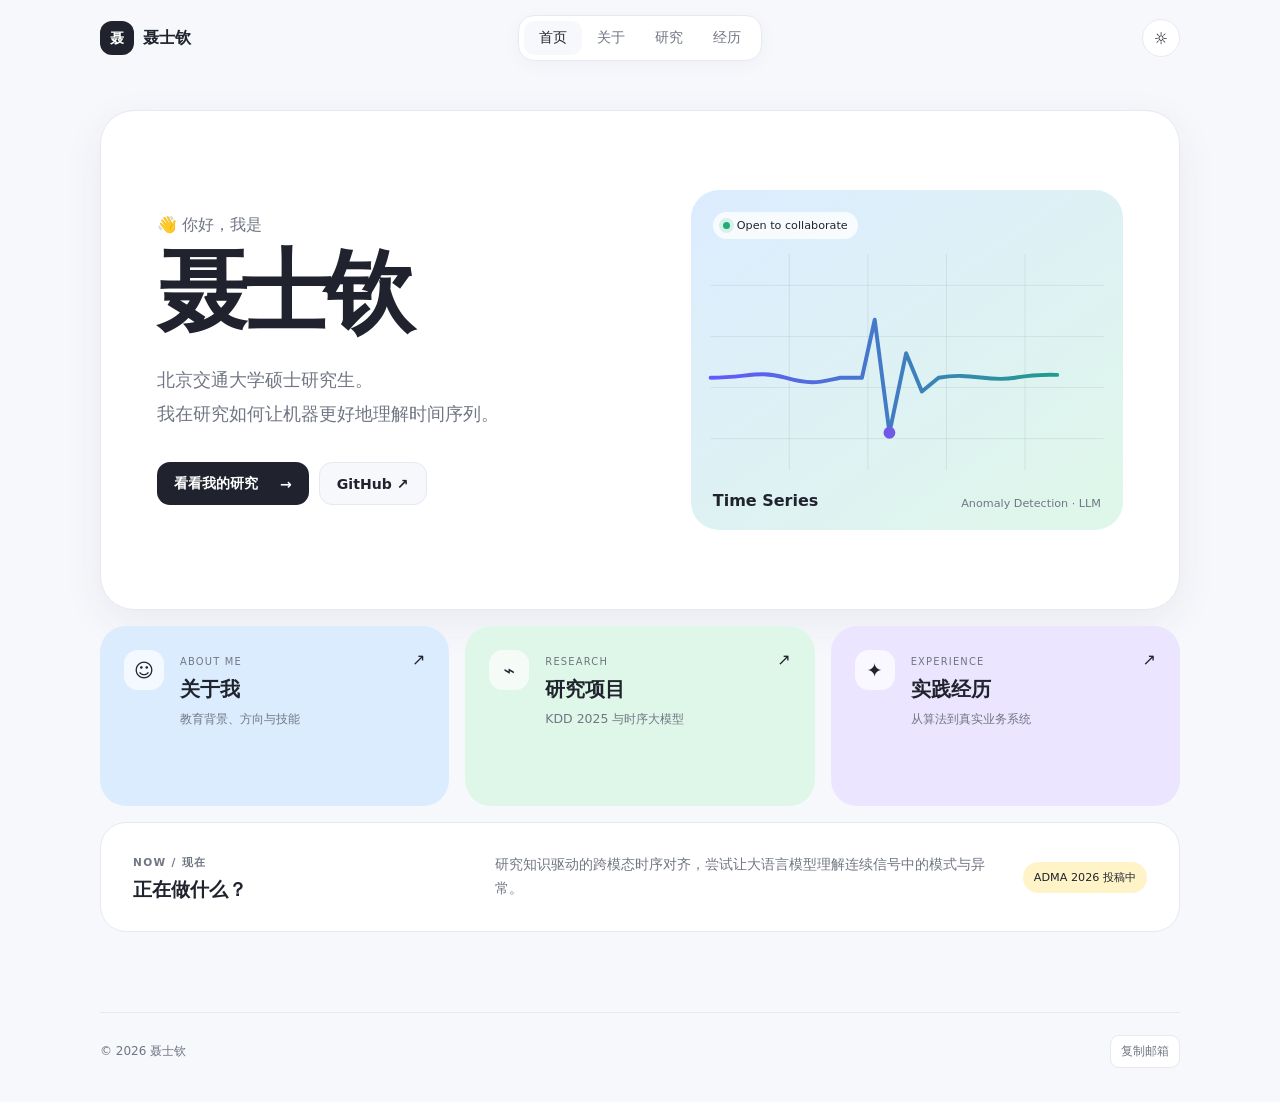
==== index.html @ 5b130b03 "Simplify website into focused personal pages" ====
<!doctype html>
<html lang="zh-CN" data-theme="light">
<head>
  <meta charset="UTF-8">
  <meta name="viewport" content="width=device-width, initial-scale=1.0">
  <meta name="description" content="聂士钦，北京交通大学硕士研究生，研究时间序列、异常检测与大语言模型。">
  <meta name="theme-color" content="#f7f8fc">
  <title>聂士钦｜个人主页</title>
  <link rel="icon" href="favicon.svg" type="image/svg+xml">
  <link rel="stylesheet" href="styles.css">
  <script src="script.js" defer></script>
</head>
<body>
  <header class="topbar">
    <a class="logo" href="index.html" aria-label="聂士钦的主页"><span>聂</span>聂士钦</a>
    <nav class="nav" aria-label="主导航">
      <a class="active" href="index.html">首页</a>
      <a href="about.html">关于</a>
      <a href="research.html">研究</a>
      <a href="experience.html">经历</a>
    </nav>
    <button class="theme-toggle" type="button" data-theme-toggle aria-label="切换明暗主题"><span aria-hidden="true">☼</span></button>
  </header>

  <main class="shell home">
    <section class="hero-card">
      <div class="hero-copy">
        <p class="hello">👋 你好，我是</p>
        <h1>聂士钦</h1>
        <p class="lead">北京交通大学硕士研究生。<br>我在研究如何让机器更好地理解时间序列。</p>
        <div class="hero-links">
          <a class="button primary" href="research.html">看看我的研究 <span>→</span></a>
          <a class="button secondary" href="https://github.com/wyfdapig" target="_blank" rel="noreferrer">GitHub ↗</a>
        </div>
      </div>
      <div class="portrait-card" aria-label="时间序列研究主题插画">
        <div class="status"><i></i> Open to collaborate</div>
        <svg viewBox="0 0 440 260" role="img" aria-label="动态时间序列曲线">
          <defs><linearGradient id="wave" x1="0" x2="1"><stop stop-color="#6558ff"/><stop offset="1" stop-color="#18a67e"/></linearGradient></defs>
          <path class="wave-grid" d="M20 52H420M20 104H420M20 156H420M20 208H420M100 20V240M180 20V240M260 20V240M340 20V240"/>
          <path class="wave" d="M20 146 C58 146 68 138 96 146 S132 150 152 146 L174 146 187 87 202 202 219 121 235 160 252 146 C286 140 302 151 330 146 S377 143 420 146"/>
          <circle cx="202" cy="202" r="6"/>
        </svg>
        <div class="portrait-caption"><strong>Time Series</strong><span>Anomaly Detection · LLM</span></div>
      </div>
    </section>

    <section class="quick-grid" aria-label="内容入口">
      <a class="quick-card blue" href="about.html">
        <span class="card-icon">☺</span><div><small>ABOUT ME</small><h2>关于我</h2><p>教育背景、方向与技能</p></div><b>↗</b>
      </a>
      <a class="quick-card green" href="research.html">
        <span class="card-icon">⌁</span><div><small>RESEARCH</small><h2>研究项目</h2><p>KDD 2025 与时序大模型</p></div><b>↗</b>
      </a>
      <a class="quick-card purple" href="experience.html">
        <span class="card-icon">✦</span><div><small>EXPERIENCE</small><h2>实践经历</h2><p>从算法到真实业务系统</p></div><b>↗</b>
      </a>
    </section>

    <section class="now-card">
      <div><span class="eyebrow">NOW / 现在</span><h2>正在做什么？</h2></div>
      <p>研究知识驱动的跨模态时序对齐，尝试让大语言模型理解连续信号中的模式与异常。</p>
      <span class="now-tag">ADMA 2026 投稿中</span>
    </section>
  </main>

  <footer class="footer shell">
    <span>© <span data-year></span> 聂士钦</span>
    <button type="button" class="copy-email" data-copy="nieshiqinemail@163.com">复制邮箱</button>
  </footer>
  <div class="toast" data-toast role="status" aria-live="polite">邮箱已复制</div>
</body>
</html>
---- styles.css ----
:root {
  --bg:#f7f8fc; --surface:#fff; --text:#20232d; --muted:#717684; --line:#e7e9f0;
  --blue:#dcecff; --blue-strong:#4879ff; --green:#dff7e9; --green-strong:#168a68;
  --purple:#ebe5ff; --purple-strong:#7159e8; --yellow:#fff3c8;
  --shadow:0 12px 40px rgba(46,51,72,.07); --radius:26px;
  --font:Inter,"PingFang SC","Microsoft YaHei UI",system-ui,sans-serif;
}
[data-theme="dark"] {
  --bg:#17181d; --surface:#23252d; --text:#f5f5f7; --muted:#aaaebb; --line:#363943;
  --blue:#243756; --green:#203f37; --purple:#352f52; --yellow:#4a4023;
  --shadow:0 12px 40px rgba(0,0,0,.2);
}
*{box-sizing:border-box} html{scroll-behavior:smooth} body{margin:0;background:var(--bg);color:var(--text);font-family:var(--font);-webkit-font-smoothing:antialiased;transition:background .25s,color .25s} a{color:inherit;text-decoration:none} button{font:inherit;color:inherit} ::selection{background:var(--blue)} :focus-visible{outline:3px solid var(--blue-strong);outline-offset:3px}
.shell{width:min(1080px,calc(100% - 36px));margin-inline:auto}
.topbar{position:sticky;top:0;z-index:10;display:grid;grid-template-columns:1fr auto 1fr;align-items:center;width:min(1080px,calc(100% - 36px));height:76px;margin:auto;background:color-mix(in srgb,var(--bg) 88%,transparent);backdrop-filter:blur(14px)}
.logo{display:flex;align-items:center;gap:9px;font-weight:750}.logo>span{display:grid;place-items:center;width:34px;height:34px;border-radius:12px;color:white;background:var(--text);font-size:.88rem}.nav{display:flex;padding:5px;border:1px solid var(--line);border-radius:16px;background:var(--surface);box-shadow:0 4px 18px rgba(40,45,65,.04)}.nav a{padding:8px 15px;border-radius:11px;color:var(--muted);font-size:.86rem;transition:.2s}.nav a:hover,.nav a.active{color:var(--text);background:var(--bg)}
.theme-toggle{justify-self:end;display:grid;place-items:center;width:38px;height:38px;border:1px solid var(--line);border-radius:50%;background:var(--surface);cursor:pointer}.theme-toggle:hover{transform:rotate(18deg)}
.home{padding:34px 0 80px}.hero-card{display:grid;grid-template-columns:1.05fr .95fr;gap:56px;align-items:center;min-height:500px;padding:56px;border:1px solid var(--line);border-radius:34px;background:var(--surface);box-shadow:var(--shadow)}.hello{margin:0 0 12px;color:var(--muted)}.hero-copy h1{margin:0;font-size:clamp(3.4rem,7vw,6rem);line-height:1;letter-spacing:-.07em}.lead{margin:26px 0 32px;color:var(--muted);font-size:1.13rem;line-height:1.85}.hero-links{display:flex;gap:10px}.button{display:inline-flex;align-items:center;justify-content:space-between;gap:22px;padding:12px 17px;border-radius:13px;font-size:.88rem;font-weight:650}.button.primary{color:white;background:var(--text)}.button.secondary{border:1px solid var(--line);background:var(--bg)}.button:hover{transform:translateY(-2px)}
.portrait-card{position:relative;min-height:340px;padding:22px;border-radius:28px;background:linear-gradient(145deg,var(--blue),var(--green));overflow:hidden}.status{display:inline-flex;align-items:center;gap:7px;padding:7px 10px;border-radius:99px;background:color-mix(in srgb,var(--surface) 80%,transparent);font-size:.7rem}.status i{width:7px;height:7px;border-radius:50%;background:#20ad76;box-shadow:0 0 0 4px rgba(32,173,118,.15)}.portrait-card svg{position:absolute;inset:44px 0 40px;width:100%;height:calc(100% - 84px)}.wave-grid{fill:none;stroke:currentColor;stroke-width:1;opacity:.08}.wave{fill:none;stroke:url(#wave);stroke-width:4;stroke-linecap:round;stroke-linejoin:round;stroke-dasharray:600;animation:draw 2.2s ease both}.portrait-card circle{fill:var(--purple-strong)}@keyframes draw{from{stroke-dashoffset:600}to{stroke-dashoffset:0}}.portrait-caption{position:absolute;left:22px;right:22px;bottom:20px;display:flex;justify-content:space-between;align-items:end}.portrait-caption strong{font-size:1rem}.portrait-caption span{font-size:.7rem;color:var(--muted)}
.quick-grid{display:grid;grid-template-columns:repeat(3,1fr);gap:16px;margin-top:16px}.quick-card{position:relative;display:grid;grid-template-columns:auto 1fr auto;gap:16px;align-items:start;min-height:180px;padding:24px;border-radius:var(--radius);transition:transform .2s,box-shadow .2s}.quick-card:hover{transform:translateY(-5px);box-shadow:var(--shadow)}.quick-card.blue{background:var(--blue)}.quick-card.green{background:var(--green)}.quick-card.purple{background:var(--purple)}.card-icon{display:grid;place-items:center;width:40px;height:40px;border-radius:14px;background:color-mix(in srgb,var(--surface) 70%,transparent);font-size:1.2rem}.quick-card small{color:var(--muted);font-size:.62rem;letter-spacing:.12em}.quick-card h2{margin:7px 0 6px;font-size:1.25rem}.quick-card p{margin:0;color:var(--muted);font-size:.78rem;line-height:1.55}.quick-card b{font-weight:500}.now-card{display:grid;grid-template-columns:1fr 1.5fr auto;gap:28px;align-items:center;margin-top:16px;padding:28px 32px;border:1px solid var(--line);border-radius:var(--radius);background:var(--surface)}.eyebrow{color:var(--muted);font-size:.66rem;font-weight:750;letter-spacing:.13em}.now-card h2{margin:7px 0 0;font-size:1.2rem}.now-card p{margin:0;color:var(--muted);font-size:.88rem;line-height:1.7}.now-tag{padding:8px 11px;border-radius:99px;background:var(--yellow);font-size:.7rem;white-space:nowrap}
.page{padding:58px 0 90px}.page-title{max-width:760px;margin-bottom:46px}.page-title h1{margin:10px 0 14px;font-size:clamp(2.5rem,6vw,5rem);line-height:1.08;letter-spacing:-.06em}.page-title p{margin:0;color:var(--muted);font-size:1.05rem;line-height:1.8}.two-col{display:grid;grid-template-columns:1.1fr .9fr;gap:16px}.content-card,.work-card{border:1px solid var(--line);border-radius:var(--radius);background:var(--surface);box-shadow:var(--shadow)}.content-card{padding:32px}.content-card h2{margin:10px 0 20px}.content-card p{color:var(--muted);font-size:.92rem;line-height:1.85}.emoji{font-size:2rem}.mini-info{display:flex;flex-wrap:wrap;gap:8px;margin-top:24px}.mini-info span{padding:7px 10px;border-radius:10px;background:var(--bg);font-size:.72rem}.school{display:grid;gap:6px;padding:20px 0;border-top:1px solid var(--line)}.school time{color:var(--blue-strong);font-size:.7rem;font-weight:700}.school span{color:var(--muted);font-size:.82rem}.skills-card{display:grid;grid-template-columns:.45fr 1.55fr;gap:36px;align-items:start;margin-top:16px}.skills-card h2{margin:8px 0}.chips{display:flex;flex-wrap:wrap;gap:9px}.chips span{padding:9px 12px;border:1px solid var(--line);border-radius:99px;background:var(--bg);font-size:.78rem}
.project-card{margin-bottom:18px;padding:36px;border-radius:var(--radius)}.project-blue{background:var(--blue)}.project-green{background:var(--green)}.project-top{display:flex;justify-content:space-between;align-items:start}.labels{display:flex;flex-wrap:wrap;gap:7px}.labels span{padding:6px 9px;border-radius:8px;background:color-mix(in srgb,var(--surface) 65%,transparent);font-size:.68rem}.project-mark{display:grid;place-items:center;width:48px;height:48px;border-radius:16px;background:color-mix(in srgb,var(--surface) 65%,transparent);font-size:1.4rem}.project-card h2{margin:44px 0 7px;font-size:clamp(2rem,4.5vw,3.6rem);letter-spacing:-.05em}.project-card h3{max-width:800px;margin:0;color:var(--muted);font-size:.83rem;font-weight:550;line-height:1.5}.project-card>p{max-width:700px;margin:22px 0;color:var(--muted);line-height:1.85}.result{display:flex;align-items:center;gap:18px;padding:18px 0;border-top:1px solid color-mix(in srgb,var(--text) 12%,transparent)}.result strong{font-size:2.2rem;letter-spacing:-.04em}.result span{max-width:430px;color:var(--muted);font-size:.78rem;line-height:1.5}.project-card footer{display:flex;gap:24px;padding-top:14px;border-top:1px solid color-mix(in srgb,var(--text) 12%,transparent);color:var(--muted);font-size:.7rem}
.work-card{padding:36px}.work-card>header{display:flex;gap:18px;align-items:center;padding-bottom:30px;border-bottom:1px solid var(--line)}.company-logo{display:grid;place-items:center;width:62px;height:62px;border-radius:19px;color:white;background:var(--blue-strong);font-weight:800}.work-card header small{color:var(--muted)}.work-card header h2{margin:5px 0;font-size:1.4rem}.work-card header p{margin:0;color:var(--muted);font-size:.82rem}.work-items article{display:grid;grid-template-columns:auto 1fr auto;gap:22px;align-items:start;padding:30px 0;border-bottom:1px solid var(--line)}.work-items article:last-child{border-bottom:0;padding-bottom:0}.work-icon{display:grid;place-items:center;width:42px;height:42px;border-radius:14px}.work-icon.blue{background:var(--blue)}.work-icon.purple{background:var(--purple)}.work-items h3{margin:0 0 10px}.work-items p{max-width:650px;margin:0;color:var(--muted);font-size:.85rem;line-height:1.8}.work-items strong{text-align:right;font-size:1.9rem}.work-items strong small{display:block;color:var(--muted);font-size:.62rem;font-weight:500}.note-card{display:flex;gap:14px;align-items:center;margin-top:16px;padding:22px 26px;border-radius:20px;background:var(--yellow)}.note-card p{margin:0;color:var(--muted);font-size:.84rem;line-height:1.6}
.footer{display:flex;justify-content:space-between;align-items:center;padding:22px 0 34px;border-top:1px solid var(--line);color:var(--muted);font-size:.75rem}.copy-email{padding:7px 10px;border:1px solid var(--line);border-radius:9px;background:var(--surface);cursor:pointer}.toast{position:fixed;left:50%;bottom:24px;z-index:30;padding:10px 14px;border-radius:10px;color:white;background:#20232d;font-size:.78rem;opacity:0;transform:translate(-50%,12px);pointer-events:none;transition:.25s}.toast.show{opacity:1;transform:translate(-50%,0)}
@media(max-width:760px){.topbar{grid-template-columns:1fr auto;height:68px;background:var(--bg);backdrop-filter:none}.logo{font-size:.88rem}.nav{position:fixed;left:16px;right:16px;bottom:14px;z-index:20;justify-content:space-around;box-shadow:0 10px 30px rgba(0,0,0,.15)}.nav a{padding:9px 13px}.hero-card{grid-template-columns:1fr;gap:32px;padding:30px;min-height:0}.portrait-card{min-height:260px}.quick-grid{grid-template-columns:1fr}.quick-card{min-height:130px}.now-card{grid-template-columns:1fr}.page{padding-top:36px}.two-col,.skills-card{grid-template-columns:1fr}.work-items article{grid-template-columns:auto 1fr}.work-items strong{grid-column:2;text-align:left}.footer{padding-bottom:94px}.page-title h1{font-size:2.75rem}}
@media(max-width:430px){.shell,.topbar{width:min(100% - 24px,1080px)}.hero-card{padding:24px;border-radius:26px}.hero-copy h1{font-size:3.7rem}.hero-links{flex-direction:column}.button{justify-content:space-between}.portrait-caption span{display:none}.nav a{padding:8px 10px;font-size:.8rem}.content-card,.project-card,.work-card{padding:24px}.project-card h2{margin-top:32px}.project-card footer,.result{align-items:flex-start;flex-direction:column}.work-card>header{align-items:flex-start}.company-logo{width:50px;height:50px}.work-items article{grid-template-columns:1fr}.work-items strong{grid-column:1}.work-icon{display:none}}
@media(prefers-reduced-motion:reduce){html{scroll-behavior:auto}*,*::before,*::after{animation-duration:.01ms!important;transition-duration:.01ms!important}}
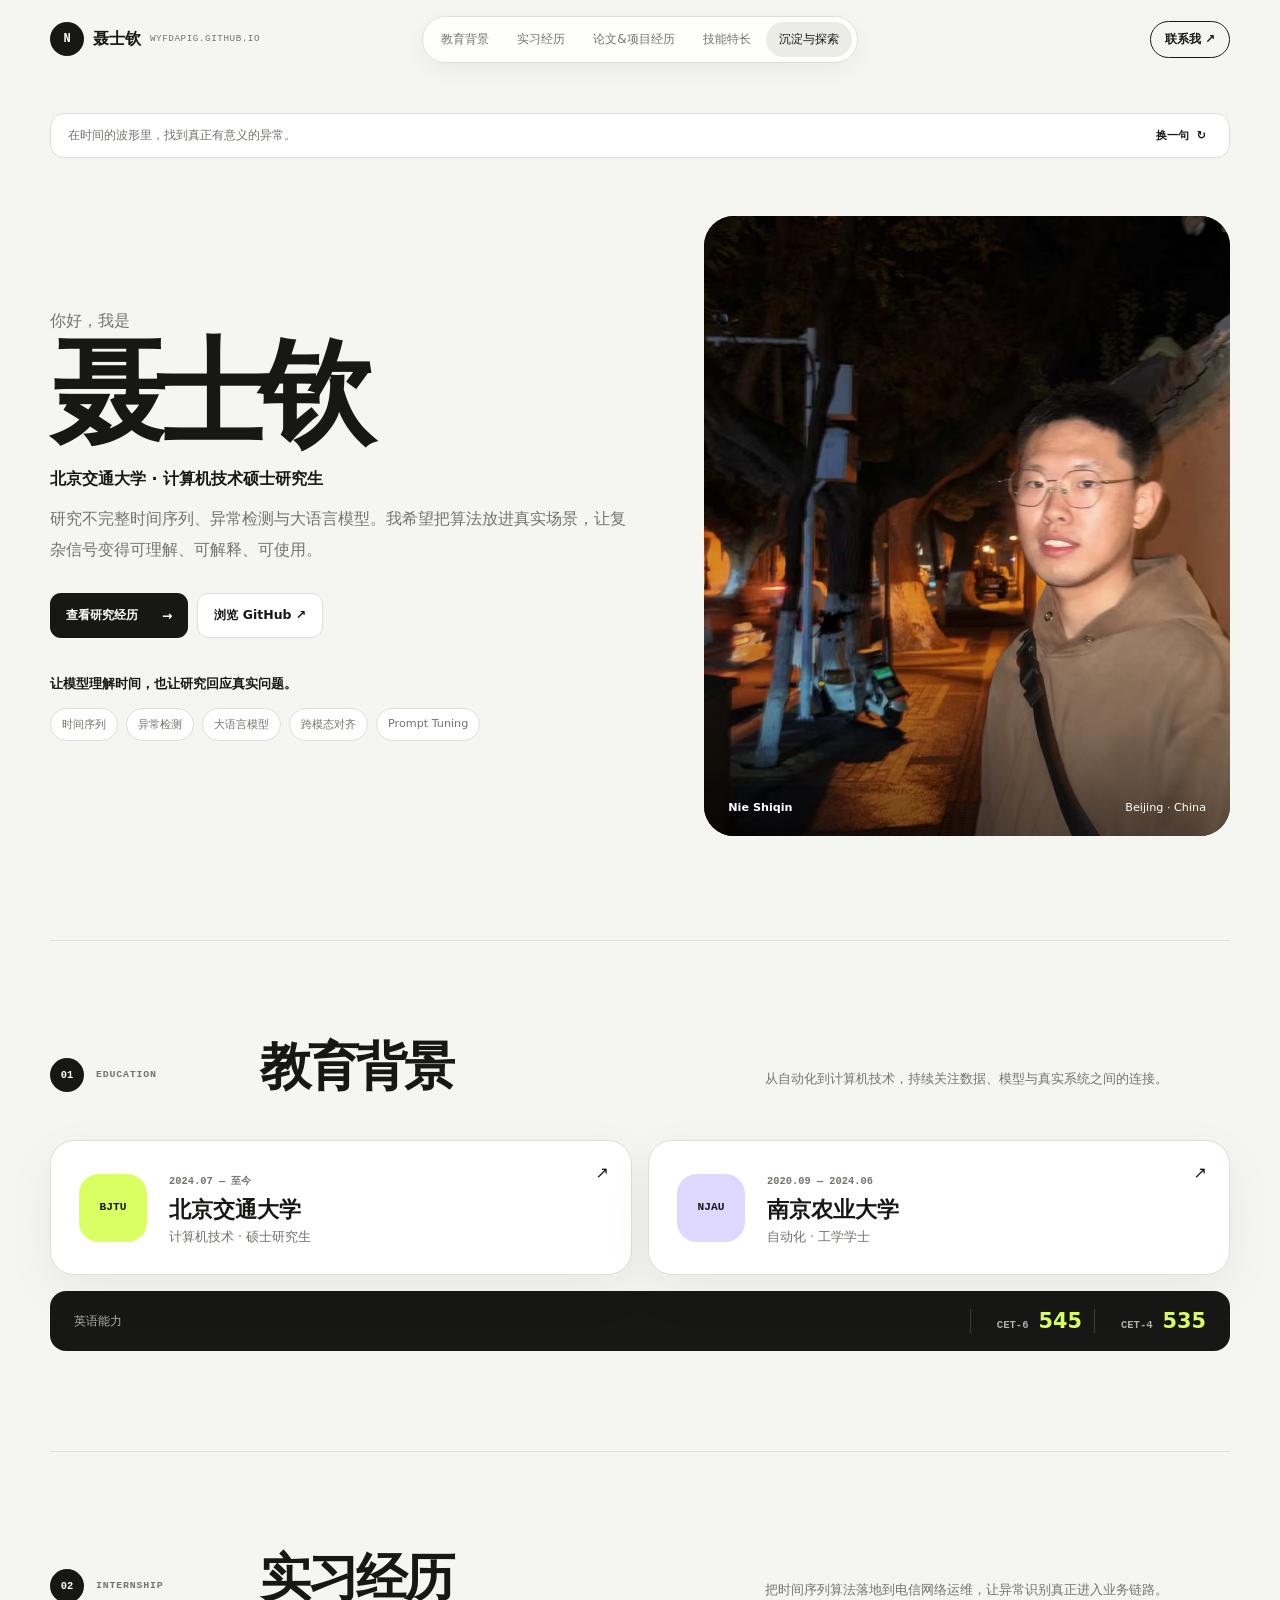
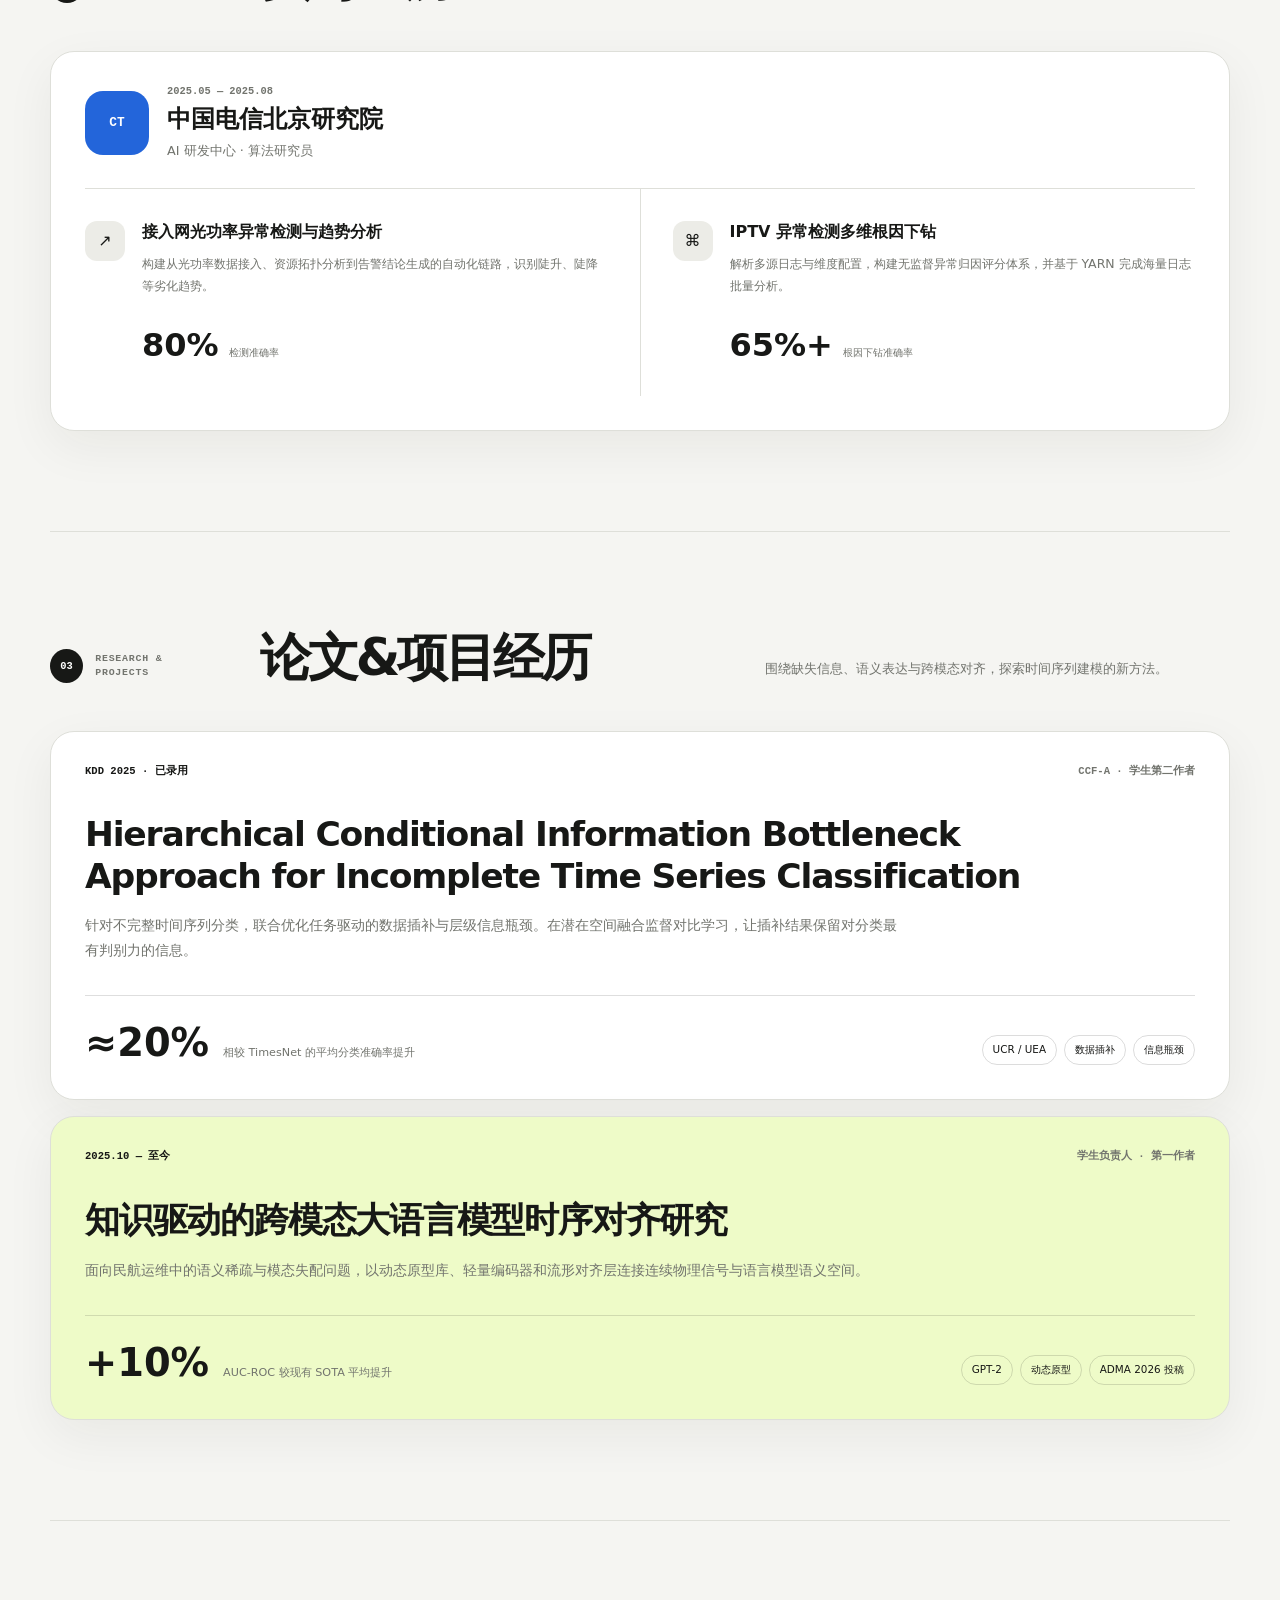
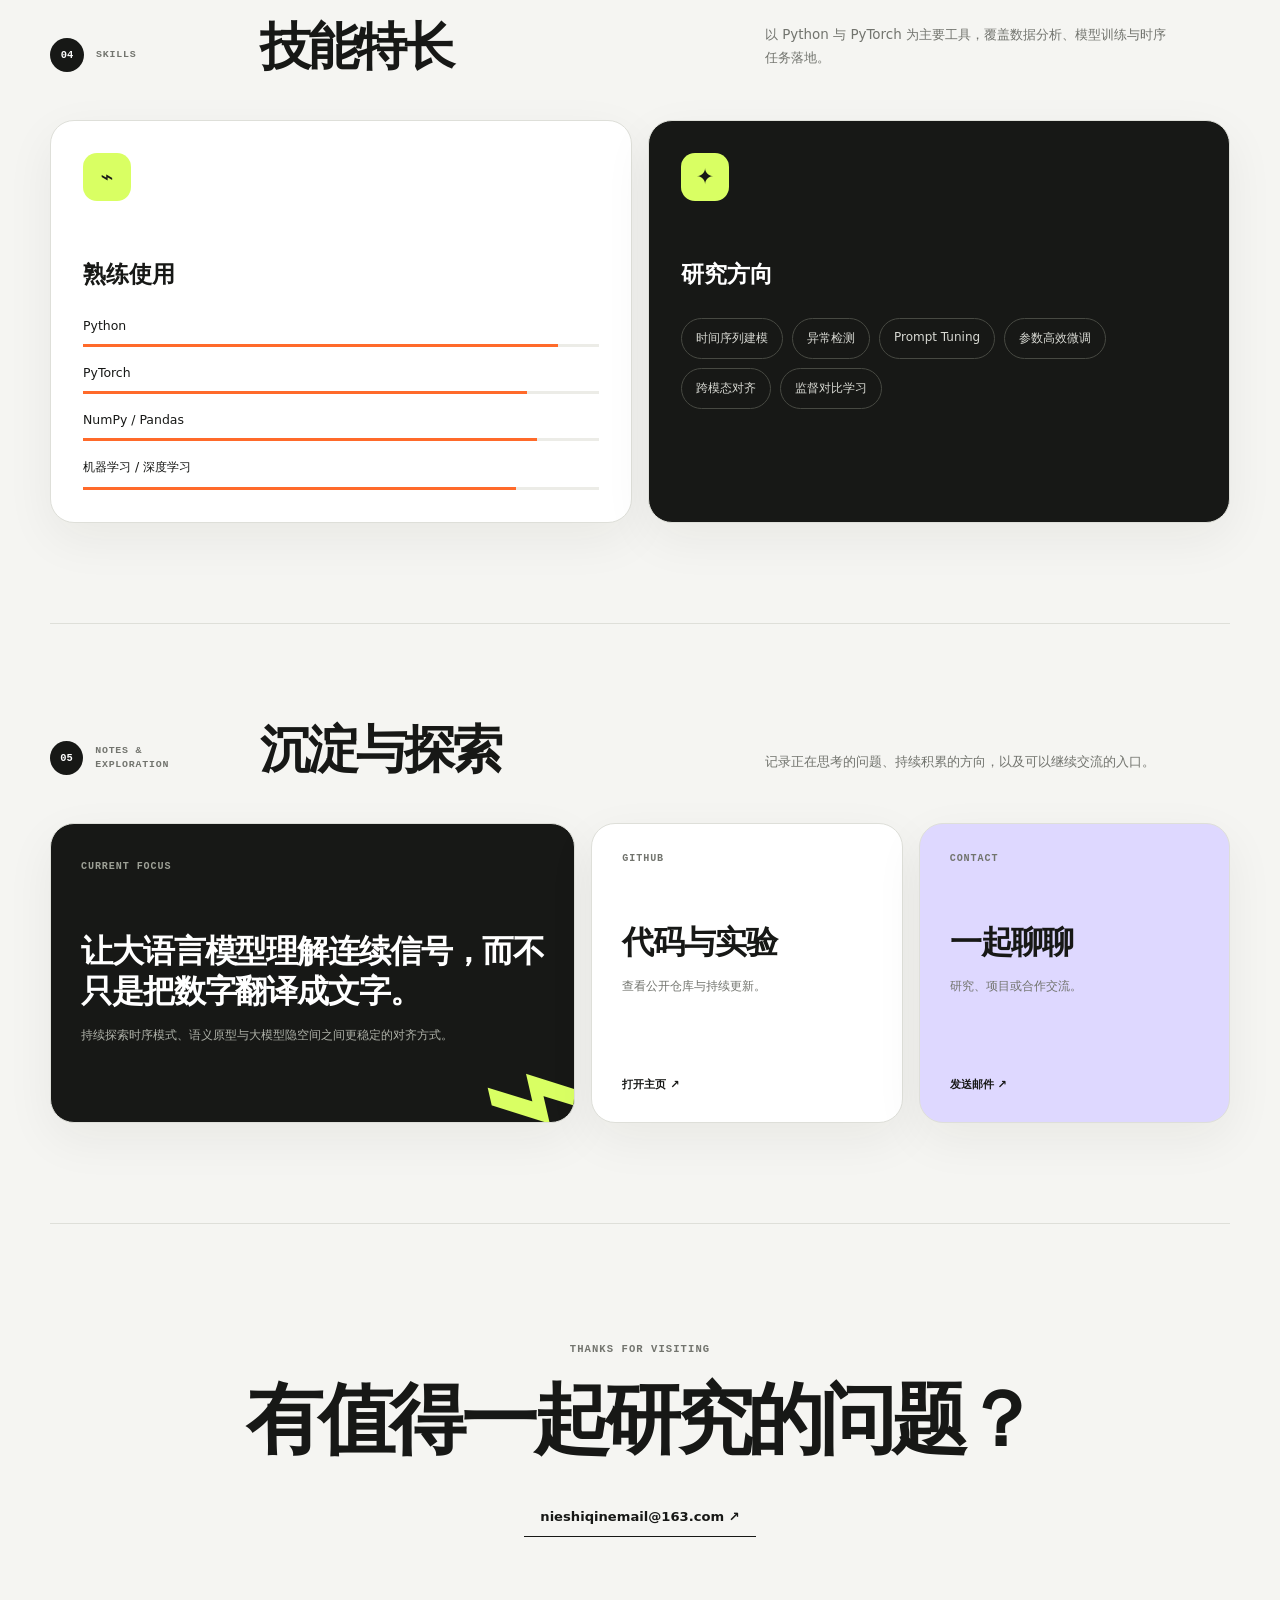
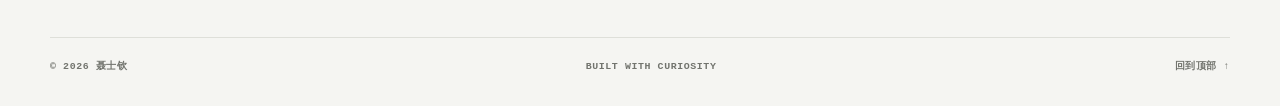
==== commit 568c2cbb: "Rebuild portfolio as single-page personal site" ====
--- a/index.html
+++ b/index.html
@@ -1,73 +1,273 @@
 <!doctype html>
-<html lang="zh-CN" data-theme="light">
+<html lang="zh-CN">
 <head>
   <meta charset="UTF-8">
   <meta name="viewport" content="width=device-width, initial-scale=1.0">
-  <meta name="description" content="聂士钦，北京交通大学硕士研究生，研究时间序列、异常检测与大语言模型。">
-  <meta name="theme-color" content="#f7f8fc">
+  <meta name="description" content="聂士钦的个人主页｜北京交通大学计算机技术硕士研究生，研究时间序列、异常检测与大语言模型。">
+  <meta name="theme-color" content="#f5f5f2">
   <title>聂士钦｜个人主页</title>
   <link rel="icon" href="favicon.svg" type="image/svg+xml">
   <link rel="stylesheet" href="styles.css">
   <script src="script.js" defer></script>
 </head>
 <body>
-  <header class="topbar">
-    <a class="logo" href="index.html" aria-label="聂士钦的主页"><span>聂</span>聂士钦</a>
-    <nav class="nav" aria-label="主导航">
-      <a class="active" href="index.html">首页</a>
-      <a href="about.html">关于</a>
-      <a href="research.html">研究</a>
-      <a href="experience.html">经历</a>
+  <a class="skip-link" href="#main">跳到主要内容</a>
+
+  <header class="site-header">
+    <a class="identity" href="#top" aria-label="回到首页">
+      <span class="identity-mark">N</span>
+      <span class="identity-name">聂士钦</span>
+      <span class="identity-domain">WYFDAPIG.GITHUB.IO</span>
+    </a>
+
+    <nav class="main-nav" aria-label="主导航">
+      <a href="#education">教育背景</a>
+      <a href="#internship">实习经历</a>
+      <a href="#research">论文&项目经历</a>
+      <a href="#skills">技能特长</a>
+      <a href="#explore">沉淀与探索</a>
     </nav>
-    <button class="theme-toggle" type="button" data-theme-toggle aria-label="切换明暗主题"><span aria-hidden="true">☼</span></button>
+
+    <a class="header-contact" href="mailto:nieshiqinemail@163.com">联系我 ↗</a>
   </header>
 
-  <main class="shell home">
-    <section class="hero-card">
-      <div class="hero-copy">
-        <p class="hello">👋 你好，我是</p>
-        <h1>聂士钦</h1>
-        <p class="lead">北京交通大学硕士研究生。<br>我在研究如何让机器更好地理解时间序列。</p>
-        <div class="hero-links">
-          <a class="button primary" href="research.html">看看我的研究 <span>→</span></a>
-          <a class="button secondary" href="https://github.com/wyfdapig" target="_blank" rel="noreferrer">GitHub ↗</a>
-        </div>
-      </div>
-      <div class="portrait-card" aria-label="时间序列研究主题插画">
-        <div class="status"><i></i> Open to collaborate</div>
-        <svg viewBox="0 0 440 260" role="img" aria-label="动态时间序列曲线">
-          <defs><linearGradient id="wave" x1="0" x2="1"><stop stop-color="#6558ff"/><stop offset="1" stop-color="#18a67e"/></linearGradient></defs>
-          <path class="wave-grid" d="M20 52H420M20 104H420M20 156H420M20 208H420M100 20V240M180 20V240M260 20V240M340 20V240"/>
-          <path class="wave" d="M20 146 C58 146 68 138 96 146 S132 150 152 146 L174 146 187 87 202 202 219 121 235 160 252 146 C286 140 302 151 330 146 S377 143 420 146"/>
-          <circle cx="202" cy="202" r="6"/>
-        </svg>
-        <div class="portrait-caption"><strong>Time Series</strong><span>Anomaly Detection · LLM</span></div>
-      </div>
-    </section>
-
-    <section class="quick-grid" aria-label="内容入口">
-      <a class="quick-card blue" href="about.html">
-        <span class="card-icon">☺</span><div><small>ABOUT ME</small><h2>关于我</h2><p>教育背景、方向与技能</p></div><b>↗</b>
-      </a>
-      <a class="quick-card green" href="research.html">
-        <span class="card-icon">⌁</span><div><small>RESEARCH</small><h2>研究项目</h2><p>KDD 2025 与时序大模型</p></div><b>↗</b>
-      </a>
-      <a class="quick-card purple" href="experience.html">
-        <span class="card-icon">✦</span><div><small>EXPERIENCE</small><h2>实践经历</h2><p>从算法到真实业务系统</p></div><b>↗</b>
-      </a>
-    </section>
-
-    <section class="now-card">
-      <div><span class="eyebrow">NOW / 现在</span><h2>正在做什么？</h2></div>
-      <p>研究知识驱动的跨模态时序对齐，尝试让大语言模型理解连续信号中的模式与异常。</p>
-      <span class="now-tag">ADMA 2026 投稿中</span>
+  <main id="main">
+    <section class="hero section-shell" id="top">
+      <div class="quote-bar">
+        <p data-quote>在时间的波形里，找到真正有意义的异常。</p>
+        <button type="button" data-quote-button>换一句 <span aria-hidden="true">↻</span></button>
+      </div>
+
+      <div class="hero-layout">
+        <div class="hero-copy">
+          <p class="hello">你好，我是</p>
+          <h1>聂士钦</h1>
+          <p class="hero-role">北京交通大学 · 计算机技术硕士研究生</p>
+          <p class="hero-intro">研究不完整时间序列、异常检测与大语言模型。我希望把算法放进真实场景，让复杂信号变得可理解、可解释、可使用。</p>
+
+          <div class="hero-actions">
+            <a class="button button-dark" href="#research">查看研究经历 <span>→</span></a>
+            <a class="button button-light" href="https://github.com/wyfdapig" target="_blank" rel="noreferrer">浏览 GitHub ↗</a>
+          </div>
+
+          <p class="motto">让模型理解时间，也让研究回应真实问题。</p>
+
+          <ul class="hero-tags" aria-label="研究方向">
+            <li>时间序列</li>
+            <li>异常检测</li>
+            <li>大语言模型</li>
+            <li>跨模态对齐</li>
+            <li>Prompt Tuning</li>
+          </ul>
+        </div>
+
+        <figure class="portrait">
+          <img src="assets/nie-shiqin.jpg" alt="聂士钦在夜晚街道的个人照片">
+          <figcaption>
+            <span>Nie Shiqin</span>
+            <span>Beijing · China</span>
+          </figcaption>
+        </figure>
+      </div>
+    </section>
+
+    <section class="content-section section-shell" id="education">
+      <header class="section-heading">
+        <div>
+          <span class="section-number">01</span>
+          <p>EDUCATION</p>
+        </div>
+        <h2>教育背景</h2>
+        <p>从自动化到计算机技术，持续关注数据、模型与真实系统之间的连接。</p>
+      </header>
+
+      <div class="education-grid">
+        <article class="education-card card">
+          <div class="school-badge">BJTU</div>
+          <div class="school-copy">
+            <time>2024.07 — 至今</time>
+            <h3>北京交通大学</h3>
+            <p>计算机技术 · 硕士研究生</p>
+          </div>
+          <span class="card-arrow">↗</span>
+        </article>
+        <article class="education-card card">
+          <div class="school-badge light">NJAU</div>
+          <div class="school-copy">
+            <time>2020.09 — 2024.06</time>
+            <h3>南京农业大学</h3>
+            <p>自动化 · 工学学士</p>
+          </div>
+          <span class="card-arrow">↗</span>
+        </article>
+      </div>
+
+      <div class="language-row">
+        <span>英语能力</span>
+        <div><strong>CET-6</strong><b>545</b></div>
+        <div><strong>CET-4</strong><b>535</b></div>
+      </div>
+    </section>
+
+    <section class="content-section section-shell" id="internship">
+      <header class="section-heading">
+        <div>
+          <span class="section-number">02</span>
+          <p>INTERNSHIP</p>
+        </div>
+        <h2>实习经历</h2>
+        <p>把时间序列算法落地到电信网络运维，让异常识别真正进入业务链路。</p>
+      </header>
+
+      <article class="internship-card card">
+        <div class="internship-company">
+          <span class="company-logo">CT</span>
+          <div>
+            <p>2025.05 — 2025.08</p>
+            <h3>中国电信北京研究院</h3>
+            <span>AI 研发中心 · 算法研究员</span>
+          </div>
+        </div>
+
+        <div class="internship-projects">
+          <div class="mini-project">
+            <span class="mini-icon">↗</span>
+            <div>
+              <h4>接入网光功率异常检测与趋势分析</h4>
+              <p>构建从光功率数据接入、资源拓扑分析到告警结论生成的自动化链路，识别陡升、陡降等劣化趋势。</p>
+            </div>
+            <strong>80%<small>检测准确率</small></strong>
+          </div>
+          <div class="mini-project">
+            <span class="mini-icon">⌘</span>
+            <div>
+              <h4>IPTV 异常检测多维根因下钻</h4>
+              <p>解析多源日志与维度配置，构建无监督异常归因评分体系，并基于 YARN 完成海量日志批量分析。</p>
+            </div>
+            <strong>65%+<small>根因下钻准确率</small></strong>
+          </div>
+        </div>
+      </article>
+    </section>
+
+    <section class="content-section section-shell" id="research">
+      <header class="section-heading">
+        <div>
+          <span class="section-number">03</span>
+          <p>RESEARCH & PROJECTS</p>
+        </div>
+        <h2>论文&项目经历</h2>
+        <p>围绕缺失信息、语义表达与跨模态对齐，探索时间序列建模的新方法。</p>
+      </header>
+
+      <div class="research-list">
+        <article class="research-card card">
+          <div class="research-meta">
+            <span class="status">KDD 2025 · 已录用</span>
+            <span>CCF-A · 学生第二作者</span>
+          </div>
+          <h3>Hierarchical Conditional Information Bottleneck Approach for Incomplete Time Series Classification</h3>
+          <p>针对不完整时间序列分类，联合优化任务驱动的数据插补与层级信息瓶颈。在潜在空间融合监督对比学习，让插补结果保留对分类最有判别力的信息。</p>
+          <div class="research-bottom">
+            <div><strong>≈20%</strong><span>相较 TimesNet 的平均分类准确率提升</span></div>
+            <ul><li>UCR / UEA</li><li>数据插补</li><li>信息瓶颈</li></ul>
+          </div>
+        </article>
+
+        <article class="research-card card accent">
+          <div class="research-meta">
+            <span class="status">2025.10 — 至今</span>
+            <span>学生负责人 · 第一作者</span>
+          </div>
+          <h3>知识驱动的跨模态大语言模型时序对齐研究</h3>
+          <p>面向民航运维中的语义稀疏与模态失配问题，以动态原型库、轻量编码器和流形对齐层连接连续物理信号与语言模型语义空间。</p>
+          <div class="research-bottom">
+            <div><strong>+10%</strong><span>AUC-ROC 较现有 SOTA 平均提升</span></div>
+            <ul><li>GPT-2</li><li>动态原型</li><li>ADMA 2026 投稿</li></ul>
+          </div>
+        </article>
+      </div>
+    </section>
+
+    <section class="content-section section-shell" id="skills">
+      <header class="section-heading">
+        <div>
+          <span class="section-number">04</span>
+          <p>SKILLS</p>
+        </div>
+        <h2>技能特长</h2>
+        <p>以 Python 与 PyTorch 为主要工具，覆盖数据分析、模型训练与时序任务落地。</p>
+      </header>
+
+      <div class="skills-layout">
+        <article class="skills-panel card">
+          <span class="skill-symbol">⌁</span>
+          <h3>熟练使用</h3>
+          <ul class="skill-list">
+            <li><span>Python</span><i style="--level:92%"></i></li>
+            <li><span>PyTorch</span><i style="--level:86%"></i></li>
+            <li><span>NumPy / Pandas</span><i style="--level:88%"></i></li>
+            <li><span>机器学习 / 深度学习</span><i style="--level:84%"></i></li>
+          </ul>
+        </article>
+        <article class="skills-panel card dark">
+          <span class="skill-symbol">✦</span>
+          <h3>研究方向</h3>
+          <div class="skill-cloud">
+            <span>时间序列建模</span>
+            <span>异常检测</span>
+            <span>Prompt Tuning</span>
+            <span>参数高效微调</span>
+            <span>跨模态对齐</span>
+            <span>监督对比学习</span>
+          </div>
+        </article>
+      </div>
+    </section>
+
+    <section class="content-section section-shell" id="explore">
+      <header class="section-heading">
+        <div>
+          <span class="section-number">05</span>
+          <p>NOTES & EXPLORATION</p>
+        </div>
+        <h2>沉淀与探索</h2>
+        <p>记录正在思考的问题、持续积累的方向，以及可以继续交流的入口。</p>
+      </header>
+
+      <div class="explore-grid">
+        <article class="explore-card card large">
+          <span class="explore-label">CURRENT FOCUS</span>
+          <h3>让大语言模型理解连续信号，而不只是把数字翻译成文字。</h3>
+          <p>持续探索时序模式、语义原型与大模型隐空间之间更稳定的对齐方式。</p>
+          <span class="explore-decoration" aria-hidden="true">⌁</span>
+        </article>
+        <a class="explore-card card link-card" href="https://github.com/wyfdapig" target="_blank" rel="noreferrer">
+          <span class="explore-label">GITHUB</span>
+          <h3>代码与实验</h3>
+          <p>查看公开仓库与持续更新。</p>
+          <span>打开主页 ↗</span>
+        </a>
+        <a class="explore-card card link-card email-card" href="mailto:nieshiqinemail@163.com">
+          <span class="explore-label">CONTACT</span>
+          <h3>一起聊聊</h3>
+          <p>研究、项目或合作交流。</p>
+          <span>发送邮件 ↗</span>
+        </a>
+      </div>
+    </section>
+
+    <section class="closing section-shell">
+      <p>THANKS FOR VISITING</p>
+      <h2>有值得一起研究的问题？</h2>
+      <a href="mailto:nieshiqinemail@163.com">nieshiqinemail@163.com ↗</a>
     </section>
   </main>
 
-  <footer class="footer shell">
+  <footer class="site-footer section-shell">
     <span>© <span data-year></span> 聂士钦</span>
-    <button type="button" class="copy-email" data-copy="nieshiqinemail@163.com">复制邮箱</button>
+    <span>BUILT WITH CURIOSITY</span>
+    <a href="#top">回到顶部 ↑</a>
   </footer>
-  <div class="toast" data-toast role="status" aria-live="polite">邮箱已复制</div>
 </body>
 </html>
--- a/styles.css
+++ b/styles.css
@@ -1,27 +1,214 @@
 :root {
-  --bg:#f7f8fc; --surface:#fff; --text:#20232d; --muted:#717684; --line:#e7e9f0;
-  --blue:#dcecff; --blue-strong:#4879ff; --green:#dff7e9; --green-strong:#168a68;
-  --purple:#ebe5ff; --purple-strong:#7159e8; --yellow:#fff3c8;
-  --shadow:0 12px 40px rgba(46,51,72,.07); --radius:26px;
-  --font:Inter,"PingFang SC","Microsoft YaHei UI",system-ui,sans-serif;
-}
-[data-theme="dark"] {
-  --bg:#17181d; --surface:#23252d; --text:#f5f5f7; --muted:#aaaebb; --line:#363943;
-  --blue:#243756; --green:#203f37; --purple:#352f52; --yellow:#4a4023;
-  --shadow:0 12px 40px rgba(0,0,0,.2);
-}
-*{box-sizing:border-box} html{scroll-behavior:smooth} body{margin:0;background:var(--bg);color:var(--text);font-family:var(--font);-webkit-font-smoothing:antialiased;transition:background .25s,color .25s} a{color:inherit;text-decoration:none} button{font:inherit;color:inherit} ::selection{background:var(--blue)} :focus-visible{outline:3px solid var(--blue-strong);outline-offset:3px}
-.shell{width:min(1080px,calc(100% - 36px));margin-inline:auto}
-.topbar{position:sticky;top:0;z-index:10;display:grid;grid-template-columns:1fr auto 1fr;align-items:center;width:min(1080px,calc(100% - 36px));height:76px;margin:auto;background:color-mix(in srgb,var(--bg) 88%,transparent);backdrop-filter:blur(14px)}
-.logo{display:flex;align-items:center;gap:9px;font-weight:750}.logo>span{display:grid;place-items:center;width:34px;height:34px;border-radius:12px;color:white;background:var(--text);font-size:.88rem}.nav{display:flex;padding:5px;border:1px solid var(--line);border-radius:16px;background:var(--surface);box-shadow:0 4px 18px rgba(40,45,65,.04)}.nav a{padding:8px 15px;border-radius:11px;color:var(--muted);font-size:.86rem;transition:.2s}.nav a:hover,.nav a.active{color:var(--text);background:var(--bg)}
-.theme-toggle{justify-self:end;display:grid;place-items:center;width:38px;height:38px;border:1px solid var(--line);border-radius:50%;background:var(--surface);cursor:pointer}.theme-toggle:hover{transform:rotate(18deg)}
-.home{padding:34px 0 80px}.hero-card{display:grid;grid-template-columns:1.05fr .95fr;gap:56px;align-items:center;min-height:500px;padding:56px;border:1px solid var(--line);border-radius:34px;background:var(--surface);box-shadow:var(--shadow)}.hello{margin:0 0 12px;color:var(--muted)}.hero-copy h1{margin:0;font-size:clamp(3.4rem,7vw,6rem);line-height:1;letter-spacing:-.07em}.lead{margin:26px 0 32px;color:var(--muted);font-size:1.13rem;line-height:1.85}.hero-links{display:flex;gap:10px}.button{display:inline-flex;align-items:center;justify-content:space-between;gap:22px;padding:12px 17px;border-radius:13px;font-size:.88rem;font-weight:650}.button.primary{color:white;background:var(--text)}.button.secondary{border:1px solid var(--line);background:var(--bg)}.button:hover{transform:translateY(-2px)}
-.portrait-card{position:relative;min-height:340px;padding:22px;border-radius:28px;background:linear-gradient(145deg,var(--blue),var(--green));overflow:hidden}.status{display:inline-flex;align-items:center;gap:7px;padding:7px 10px;border-radius:99px;background:color-mix(in srgb,var(--surface) 80%,transparent);font-size:.7rem}.status i{width:7px;height:7px;border-radius:50%;background:#20ad76;box-shadow:0 0 0 4px rgba(32,173,118,.15)}.portrait-card svg{position:absolute;inset:44px 0 40px;width:100%;height:calc(100% - 84px)}.wave-grid{fill:none;stroke:currentColor;stroke-width:1;opacity:.08}.wave{fill:none;stroke:url(#wave);stroke-width:4;stroke-linecap:round;stroke-linejoin:round;stroke-dasharray:600;animation:draw 2.2s ease both}.portrait-card circle{fill:var(--purple-strong)}@keyframes draw{from{stroke-dashoffset:600}to{stroke-dashoffset:0}}.portrait-caption{position:absolute;left:22px;right:22px;bottom:20px;display:flex;justify-content:space-between;align-items:end}.portrait-caption strong{font-size:1rem}.portrait-caption span{font-size:.7rem;color:var(--muted)}
-.quick-grid{display:grid;grid-template-columns:repeat(3,1fr);gap:16px;margin-top:16px}.quick-card{position:relative;display:grid;grid-template-columns:auto 1fr auto;gap:16px;align-items:start;min-height:180px;padding:24px;border-radius:var(--radius);transition:transform .2s,box-shadow .2s}.quick-card:hover{transform:translateY(-5px);box-shadow:var(--shadow)}.quick-card.blue{background:var(--blue)}.quick-card.green{background:var(--green)}.quick-card.purple{background:var(--purple)}.card-icon{display:grid;place-items:center;width:40px;height:40px;border-radius:14px;background:color-mix(in srgb,var(--surface) 70%,transparent);font-size:1.2rem}.quick-card small{color:var(--muted);font-size:.62rem;letter-spacing:.12em}.quick-card h2{margin:7px 0 6px;font-size:1.25rem}.quick-card p{margin:0;color:var(--muted);font-size:.78rem;line-height:1.55}.quick-card b{font-weight:500}.now-card{display:grid;grid-template-columns:1fr 1.5fr auto;gap:28px;align-items:center;margin-top:16px;padding:28px 32px;border:1px solid var(--line);border-radius:var(--radius);background:var(--surface)}.eyebrow{color:var(--muted);font-size:.66rem;font-weight:750;letter-spacing:.13em}.now-card h2{margin:7px 0 0;font-size:1.2rem}.now-card p{margin:0;color:var(--muted);font-size:.88rem;line-height:1.7}.now-tag{padding:8px 11px;border-radius:99px;background:var(--yellow);font-size:.7rem;white-space:nowrap}
-.page{padding:58px 0 90px}.page-title{max-width:760px;margin-bottom:46px}.page-title h1{margin:10px 0 14px;font-size:clamp(2.5rem,6vw,5rem);line-height:1.08;letter-spacing:-.06em}.page-title p{margin:0;color:var(--muted);font-size:1.05rem;line-height:1.8}.two-col{display:grid;grid-template-columns:1.1fr .9fr;gap:16px}.content-card,.work-card{border:1px solid var(--line);border-radius:var(--radius);background:var(--surface);box-shadow:var(--shadow)}.content-card{padding:32px}.content-card h2{margin:10px 0 20px}.content-card p{color:var(--muted);font-size:.92rem;line-height:1.85}.emoji{font-size:2rem}.mini-info{display:flex;flex-wrap:wrap;gap:8px;margin-top:24px}.mini-info span{padding:7px 10px;border-radius:10px;background:var(--bg);font-size:.72rem}.school{display:grid;gap:6px;padding:20px 0;border-top:1px solid var(--line)}.school time{color:var(--blue-strong);font-size:.7rem;font-weight:700}.school span{color:var(--muted);font-size:.82rem}.skills-card{display:grid;grid-template-columns:.45fr 1.55fr;gap:36px;align-items:start;margin-top:16px}.skills-card h2{margin:8px 0}.chips{display:flex;flex-wrap:wrap;gap:9px}.chips span{padding:9px 12px;border:1px solid var(--line);border-radius:99px;background:var(--bg);font-size:.78rem}
-.project-card{margin-bottom:18px;padding:36px;border-radius:var(--radius)}.project-blue{background:var(--blue)}.project-green{background:var(--green)}.project-top{display:flex;justify-content:space-between;align-items:start}.labels{display:flex;flex-wrap:wrap;gap:7px}.labels span{padding:6px 9px;border-radius:8px;background:color-mix(in srgb,var(--surface) 65%,transparent);font-size:.68rem}.project-mark{display:grid;place-items:center;width:48px;height:48px;border-radius:16px;background:color-mix(in srgb,var(--surface) 65%,transparent);font-size:1.4rem}.project-card h2{margin:44px 0 7px;font-size:clamp(2rem,4.5vw,3.6rem);letter-spacing:-.05em}.project-card h3{max-width:800px;margin:0;color:var(--muted);font-size:.83rem;font-weight:550;line-height:1.5}.project-card>p{max-width:700px;margin:22px 0;color:var(--muted);line-height:1.85}.result{display:flex;align-items:center;gap:18px;padding:18px 0;border-top:1px solid color-mix(in srgb,var(--text) 12%,transparent)}.result strong{font-size:2.2rem;letter-spacing:-.04em}.result span{max-width:430px;color:var(--muted);font-size:.78rem;line-height:1.5}.project-card footer{display:flex;gap:24px;padding-top:14px;border-top:1px solid color-mix(in srgb,var(--text) 12%,transparent);color:var(--muted);font-size:.7rem}
-.work-card{padding:36px}.work-card>header{display:flex;gap:18px;align-items:center;padding-bottom:30px;border-bottom:1px solid var(--line)}.company-logo{display:grid;place-items:center;width:62px;height:62px;border-radius:19px;color:white;background:var(--blue-strong);font-weight:800}.work-card header small{color:var(--muted)}.work-card header h2{margin:5px 0;font-size:1.4rem}.work-card header p{margin:0;color:var(--muted);font-size:.82rem}.work-items article{display:grid;grid-template-columns:auto 1fr auto;gap:22px;align-items:start;padding:30px 0;border-bottom:1px solid var(--line)}.work-items article:last-child{border-bottom:0;padding-bottom:0}.work-icon{display:grid;place-items:center;width:42px;height:42px;border-radius:14px}.work-icon.blue{background:var(--blue)}.work-icon.purple{background:var(--purple)}.work-items h3{margin:0 0 10px}.work-items p{max-width:650px;margin:0;color:var(--muted);font-size:.85rem;line-height:1.8}.work-items strong{text-align:right;font-size:1.9rem}.work-items strong small{display:block;color:var(--muted);font-size:.62rem;font-weight:500}.note-card{display:flex;gap:14px;align-items:center;margin-top:16px;padding:22px 26px;border-radius:20px;background:var(--yellow)}.note-card p{margin:0;color:var(--muted);font-size:.84rem;line-height:1.6}
-.footer{display:flex;justify-content:space-between;align-items:center;padding:22px 0 34px;border-top:1px solid var(--line);color:var(--muted);font-size:.75rem}.copy-email{padding:7px 10px;border:1px solid var(--line);border-radius:9px;background:var(--surface);cursor:pointer}.toast{position:fixed;left:50%;bottom:24px;z-index:30;padding:10px 14px;border-radius:10px;color:white;background:#20232d;font-size:.78rem;opacity:0;transform:translate(-50%,12px);pointer-events:none;transition:.25s}.toast.show{opacity:1;transform:translate(-50%,0)}
-@media(max-width:760px){.topbar{grid-template-columns:1fr auto;height:68px;background:var(--bg);backdrop-filter:none}.logo{font-size:.88rem}.nav{position:fixed;left:16px;right:16px;bottom:14px;z-index:20;justify-content:space-around;box-shadow:0 10px 30px rgba(0,0,0,.15)}.nav a{padding:9px 13px}.hero-card{grid-template-columns:1fr;gap:32px;padding:30px;min-height:0}.portrait-card{min-height:260px}.quick-grid{grid-template-columns:1fr}.quick-card{min-height:130px}.now-card{grid-template-columns:1fr}.page{padding-top:36px}.two-col,.skills-card{grid-template-columns:1fr}.work-items article{grid-template-columns:auto 1fr}.work-items strong{grid-column:2;text-align:left}.footer{padding-bottom:94px}.page-title h1{font-size:2.75rem}}
-@media(max-width:430px){.shell,.topbar{width:min(100% - 24px,1080px)}.hero-card{padding:24px;border-radius:26px}.hero-copy h1{font-size:3.7rem}.hero-links{flex-direction:column}.button{justify-content:space-between}.portrait-caption span{display:none}.nav a{padding:8px 10px;font-size:.8rem}.content-card,.project-card,.work-card{padding:24px}.project-card h2{margin-top:32px}.project-card footer,.result{align-items:flex-start;flex-direction:column}.work-card>header{align-items:flex-start}.company-logo{width:50px;height:50px}.work-items article{grid-template-columns:1fr}.work-items strong{grid-column:1}.work-icon{display:none}}
-@media(prefers-reduced-motion:reduce){html{scroll-behavior:auto}*,*::before,*::after{animation-duration:.01ms!important;transition-duration:.01ms!important}}
+  --bg:#f5f5f2;
+  --surface:#ffffff;
+  --ink:#171816;
+  --muted:#72746e;
+  --line:#dedfd9;
+  --soft:#ecece7;
+  --green:#d9ff63;
+  --green-soft:#eefbc8;
+  --orange:#ff6a2a;
+  --lavender:#ded8ff;
+  --radius:24px;
+  --shadow:0 16px 50px rgba(28,30,24,.06);
+  --sans:Inter,"PingFang SC","Microsoft YaHei UI",system-ui,sans-serif;
+  --mono:"Cascadia Mono","SFMono-Regular",Consolas,monospace;
+  --width:min(1180px,calc(100% - 44px));
+}
+
+*{box-sizing:border-box}
+html{scroll-behavior:smooth;scroll-padding-top:96px}
+body{margin:0;color:var(--ink);background:var(--bg);font-family:var(--sans);-webkit-font-smoothing:antialiased}
+a{color:inherit;text-decoration:none}
+button{font:inherit;color:inherit}
+::selection{background:var(--green)}
+:focus-visible{outline:3px solid var(--orange);outline-offset:4px}
+.skip-link{position:fixed;top:8px;left:8px;z-index:100;padding:10px 14px;border-radius:10px;background:var(--ink);color:#fff;transform:translateY(-150%);transition:.2s}
+.skip-link:focus{transform:translateY(0)}
+.section-shell{width:var(--width);margin-inline:auto}
+
+.site-header{
+  position:sticky;top:0;z-index:30;
+  display:grid;grid-template-columns:1fr auto 1fr;align-items:center;
+  width:var(--width);height:78px;margin:auto;
+  background:color-mix(in srgb,var(--bg) 88%,transparent);
+  backdrop-filter:blur(15px)
+}
+.identity{display:flex;align-items:center;gap:9px;justify-self:start;font-weight:750}
+.identity-mark{display:grid;place-items:center;width:34px;height:34px;border-radius:50%;color:#fff;background:var(--ink);font:700 .75rem/1 var(--mono)}
+.identity-name{white-space:nowrap}
+.identity-domain{color:var(--muted);font:500 .58rem/1 var(--mono);letter-spacing:.06em}
+.main-nav{display:flex;gap:2px;padding:5px;border:1px solid var(--line);border-radius:99px;background:rgba(255,255,255,.82);box-shadow:0 7px 22px rgba(28,30,24,.05)}
+.main-nav a{padding:9px 13px;border-radius:99px;color:var(--muted);font-size:.75rem;white-space:nowrap;transition:.2s}
+.main-nav a:hover,.main-nav a.active{color:var(--ink);background:var(--soft)}
+.header-contact{justify-self:end;padding:9px 14px;border:1px solid var(--ink);border-radius:99px;font-size:.75rem;font-weight:700;transition:.2s}
+.header-contact:hover{color:#fff;background:var(--ink)}
+
+.hero{padding:35px 0 104px}
+.quote-bar{display:flex;align-items:center;justify-content:space-between;gap:24px;padding:13px 17px;border:1px solid var(--line);border-radius:14px;background:var(--surface)}
+.quote-bar p{margin:0;color:var(--muted);font-size:.78rem}
+.quote-bar button{flex:none;border:0;background:none;cursor:pointer;font-size:.7rem;font-weight:700}
+.quote-bar button span{display:inline-block;margin-left:4px;transition:transform .35s}
+.quote-bar button:hover span{transform:rotate(180deg)}
+.hero-layout{display:grid;grid-template-columns:1fr .9fr;gap:70px;align-items:center;padding-top:58px}
+.hello{margin:0 0 10px;color:var(--muted);font-size:1rem}
+.hero h1{margin:0;font-size:clamp(4.4rem,9vw,8.7rem);line-height:.9;letter-spacing:-.09em}
+.hero-role{margin:24px 0 0;font-weight:700}
+.hero-intro{max-width:610px;margin:14px 0 0;color:var(--muted);font-size:1rem;line-height:1.9}
+.hero-actions{display:flex;gap:9px;margin-top:28px}
+.button{display:inline-flex;align-items:center;justify-content:space-between;gap:24px;padding:13px 16px;border-radius:11px;font-size:.78rem;font-weight:700;transition:transform .2s}
+.button:hover{transform:translateY(-3px)}
+.button-dark{color:#fff;background:var(--ink)}
+.button-light{border:1px solid var(--line);background:var(--surface)}
+.motto{margin:38px 0 15px;font-size:.8rem;font-weight:700}
+.hero-tags{display:flex;flex-wrap:wrap;gap:8px;list-style:none;padding:0;margin:0}
+.hero-tags li{padding:8px 11px;border:1px solid var(--line);border-radius:99px;background:var(--surface);color:var(--muted);font-size:.7rem}
+.portrait{position:relative;margin:0;height:620px;border-radius:30px;overflow:hidden;background:#222}
+.portrait::after{content:"";position:absolute;inset:0;background:linear-gradient(to top,rgba(0,0,0,.5),transparent 38%);pointer-events:none}
+.portrait img{width:100%;height:100%;object-fit:cover;object-position:58% 50%;filter:saturate(.9) contrast(1.02)}
+.portrait figcaption{position:absolute;z-index:2;left:24px;right:24px;bottom:22px;display:flex;justify-content:space-between;color:#fff;font-size:.7rem}
+.portrait figcaption span:first-child{font-weight:750}
+
+.content-section{padding:100px 0;border-top:1px solid var(--line)}
+.section-heading{display:grid;grid-template-columns:170px 1fr 1fr;gap:40px;align-items:end;margin-bottom:48px}
+.section-heading>div{display:flex;align-items:center;gap:12px}
+.section-heading>div p{margin:0;color:var(--muted);font:600 .62rem/1.4 var(--mono);letter-spacing:.08em}
+.section-number{display:grid;place-items:center;width:34px;height:34px;border-radius:50%;background:var(--ink);color:#fff;font:700 .65rem/1 var(--mono)}
+.section-heading h2{margin:0;font-size:clamp(2rem,4vw,4.2rem);line-height:1;letter-spacing:-.06em}
+.section-heading>p{max-width:410px;margin:0 0 2px;color:var(--muted);font-size:.84rem;line-height:1.75}
+.card{border:1px solid var(--line);border-radius:var(--radius);background:var(--surface);box-shadow:var(--shadow)}
+
+.education-grid{display:grid;grid-template-columns:1fr 1fr;gap:16px}
+.education-card{position:relative;display:flex;align-items:center;gap:22px;padding:28px}
+.school-badge{display:grid;place-items:center;width:68px;height:68px;border-radius:20px;color:var(--ink);background:var(--green);font:800 .7rem/1 var(--mono)}
+.school-badge.light{background:var(--lavender)}
+.school-copy time{color:var(--muted);font:600 .65rem/1 var(--mono)}
+.school-copy h3{margin:7px 0 5px;font-size:1.35rem}
+.school-copy p{margin:0;color:var(--muted);font-size:.8rem}
+.card-arrow{position:absolute;top:22px;right:22px}
+.language-row{display:grid;grid-template-columns:1fr auto auto;gap:12px;align-items:center;margin-top:16px;padding:18px 24px;border-radius:16px;background:var(--ink);color:#fff;font-size:.72rem}
+.language-row>span{color:#aeb1a8}
+.language-row div{display:flex;align-items:baseline;gap:10px;padding-left:26px;border-left:1px solid #3b3d37}
+.language-row strong{font:600 .66rem/1 var(--mono);color:#aeb1a8}
+.language-row b{font-size:1.3rem;color:var(--green)}
+
+.internship-card{padding:34px}
+.internship-company{display:flex;align-items:center;gap:18px;padding-bottom:28px;border-bottom:1px solid var(--line)}
+.company-logo{display:grid;place-items:center;width:64px;height:64px;border-radius:18px;color:#fff;background:#2365da;font:800 .8rem/1 var(--mono)}
+.internship-company p{margin:0 0 6px;color:var(--muted);font:600 .65rem/1 var(--mono)}
+.internship-company h3{margin:0 0 5px;font-size:1.5rem}
+.internship-company div span{color:var(--muted);font-size:.8rem}
+.internship-projects{display:grid;grid-template-columns:1fr 1fr;gap:1px;background:var(--line)}
+.mini-project{display:grid;grid-template-columns:auto 1fr;gap:17px;padding:32px;background:var(--surface)}
+.mini-project:first-child{padding-left:0}.mini-project:last-child{padding-right:0}
+.mini-icon{display:grid;place-items:center;width:40px;height:40px;border-radius:12px;background:var(--soft)}
+.mini-project h4{margin:1px 0 10px;font-size:1rem}
+.mini-project p{margin:0;color:var(--muted);font-size:.78rem;line-height:1.75}
+.mini-project strong{grid-column:2;display:flex;align-items:baseline;gap:10px;margin-top:12px;font-size:2rem}
+.mini-project strong small{color:var(--muted);font-size:.65rem;font-weight:500}
+
+.research-list{display:grid;gap:16px}
+.research-card{padding:34px}
+.research-card.accent{background:var(--green-soft)}
+.research-meta{display:flex;justify-content:space-between;gap:20px;color:var(--muted);font:600 .66rem/1 var(--mono)}
+.research-meta .status{color:var(--ink)}
+.research-card h3{max-width:940px;margin:38px 0 16px;font-size:clamp(1.45rem,2.7vw,2.6rem);line-height:1.2;letter-spacing:-.035em}
+.research-card>p{max-width:820px;margin:0;color:var(--muted);font-size:.85rem;line-height:1.85}
+.research-bottom{display:flex;align-items:end;justify-content:space-between;gap:30px;margin-top:32px;padding-top:24px;border-top:1px solid color-mix(in srgb,var(--ink) 14%,transparent)}
+.research-bottom>div{display:flex;align-items:baseline;gap:14px}
+.research-bottom strong{font-size:2.4rem}
+.research-bottom div span{max-width:260px;color:var(--muted);font-size:.7rem;line-height:1.45}
+.research-bottom ul{display:flex;flex-wrap:wrap;justify-content:flex-end;gap:7px;list-style:none;padding:0;margin:0}
+.research-bottom li{padding:7px 10px;border:1px solid color-mix(in srgb,var(--ink) 15%,transparent);border-radius:99px;font-size:.65rem}
+
+.skills-layout{display:grid;grid-template-columns:1fr 1fr;gap:16px}
+.skills-panel{position:relative;padding:32px;min-height:390px}
+.skills-panel.dark{color:#fff;background:var(--ink)}
+.skill-symbol{display:grid;place-items:center;width:48px;height:48px;border-radius:14px;background:var(--green);color:var(--ink);font-size:1.35rem}
+.skills-panel h3{margin:58px 0 28px;font-size:1.45rem}
+.skill-list{display:grid;gap:18px;list-style:none;padding:0;margin:0}
+.skill-list li{position:relative;padding-bottom:11px;border-bottom:3px solid var(--soft);font-size:.78rem}
+.skill-list i{position:absolute;left:0;bottom:-3px;width:var(--level);height:3px;background:var(--orange)}
+.skill-cloud{display:flex;flex-wrap:wrap;align-content:flex-start;gap:9px}
+.skill-cloud span{padding:11px 14px;border:1px solid #474942;border-radius:99px;color:#d8d9d3;font-size:.75rem}
+
+.explore-grid{display:grid;grid-template-columns:1.35fr .8fr .8fr;gap:16px}
+.explore-card{position:relative;min-height:300px;padding:30px;overflow:hidden}
+.explore-card.large{color:#fff;background:var(--ink)}
+.explore-label{color:var(--muted);font:600 .63rem/1 var(--mono);letter-spacing:.09em}
+.explore-card.large .explore-label{color:#9da096}
+.explore-card h3{margin:58px 0 13px;font-size:clamp(1.35rem,2.5vw,2.3rem);line-height:1.25;letter-spacing:-.035em}
+.explore-card p{max-width:500px;margin:0;color:var(--muted);font-size:.78rem;line-height:1.7}
+.explore-card.large p{color:#aeb1a8}
+.explore-decoration{position:absolute;right:-20px;bottom:-65px;color:var(--green);font-size:12rem;line-height:1;transform:rotate(-13deg)}
+.link-card{display:flex;flex-direction:column}
+.link-card>span:last-child{margin-top:auto;font-size:.7rem;font-weight:700}
+.email-card{background:var(--lavender)}
+
+.closing{padding:120px 0 100px;text-align:center;border-top:1px solid var(--line)}
+.closing p{margin:0 0 14px;color:var(--muted);font:600 .66rem/1 var(--mono);letter-spacing:.1em}
+.closing h2{margin:0 0 24px;font-size:clamp(2.4rem,6vw,5.8rem);letter-spacing:-.07em}
+.closing a{display:inline-block;padding:12px 16px;border-bottom:1px solid var(--ink);font-size:.82rem;font-weight:700}
+.site-footer{display:flex;justify-content:space-between;gap:20px;padding:24px 0 34px;border-top:1px solid var(--line);color:var(--muted);font:600 .62rem/1 var(--mono);letter-spacing:.06em}
+
+@media(max-width:1020px){
+  .identity-domain,.header-contact{display:none}
+  .site-header{grid-template-columns:1fr auto}
+  .main-nav{justify-self:end}
+  .hero-layout{gap:38px}
+  .portrait{height:540px}
+  .section-heading{grid-template-columns:130px 1fr}
+  .section-heading>p{grid-column:2}
+  .explore-grid{grid-template-columns:1fr 1fr}
+  .explore-card.large{grid-column:1/-1}
+}
+
+@media(max-width:760px){
+  html{scroll-padding-top:84px}
+  :root{--width:min(100% - 26px,1180px)}
+  .site-header{height:68px;background:var(--bg);backdrop-filter:none}
+  .identity-name{font-size:.86rem}
+  .main-nav{position:fixed;left:12px;right:12px;bottom:12px;z-index:40;display:flex;overflow-x:auto;justify-content:flex-start;padding:6px;box-shadow:0 12px 34px rgba(0,0,0,.16);scrollbar-width:none}
+  .main-nav::-webkit-scrollbar{display:none}
+  .main-nav a{flex:none;padding:9px 11px;font-size:.7rem}
+  .hero{padding-top:18px}
+  .quote-bar{align-items:flex-start}
+  .quote-bar p{line-height:1.6}
+  .hero-layout{grid-template-columns:1fr;padding-top:42px}
+  .hero h1{font-size:clamp(4rem,21vw,6.4rem)}
+  .portrait{height:min(128vw,580px)}
+  .section-heading{grid-template-columns:1fr;gap:17px;margin-bottom:34px}
+  .section-heading>p{grid-column:1}
+  .section-heading h2{font-size:2.6rem}
+  .content-section{padding:78px 0}
+  .education-grid,.internship-projects,.skills-layout,.explore-grid{grid-template-columns:1fr}
+  .language-row{grid-template-columns:1fr 1fr}
+  .language-row>span{grid-column:1/-1}
+  .language-row div{padding-left:0;border-left:0}
+  .mini-project:first-child,.mini-project:last-child{padding:26px 0}
+  .mini-project:last-child{border-top:1px solid var(--line)}
+  .research-meta,.research-bottom{align-items:flex-start;flex-direction:column}
+  .research-bottom ul{justify-content:flex-start}
+  .explore-card.large{grid-column:1}
+  .site-footer{padding-bottom:90px}
+}
+
+@media(max-width:450px){
+  .hero-actions{flex-direction:column}
+  .button{justify-content:space-between}
+  .portrait{border-radius:22px}
+  .education-card{align-items:flex-start;padding:22px}
+  .school-badge{width:54px;height:54px;border-radius:15px}
+  .card-arrow{display:none}
+  .internship-card,.research-card,.skills-panel,.explore-card{padding:24px}
+  .mini-project{grid-template-columns:1fr}
+  .mini-project strong{grid-column:1}
+  .mini-icon{display:none}
+  .research-card h3{margin-top:28px;font-size:1.35rem}
+  .site-footer span:nth-child(2){display:none}
+}
+
+@media(prefers-reduced-motion:reduce){
+  html{scroll-behavior:auto}
+  *,*::before,*::after{animation-duration:.01ms!important;transition-duration:.01ms!important}
+}
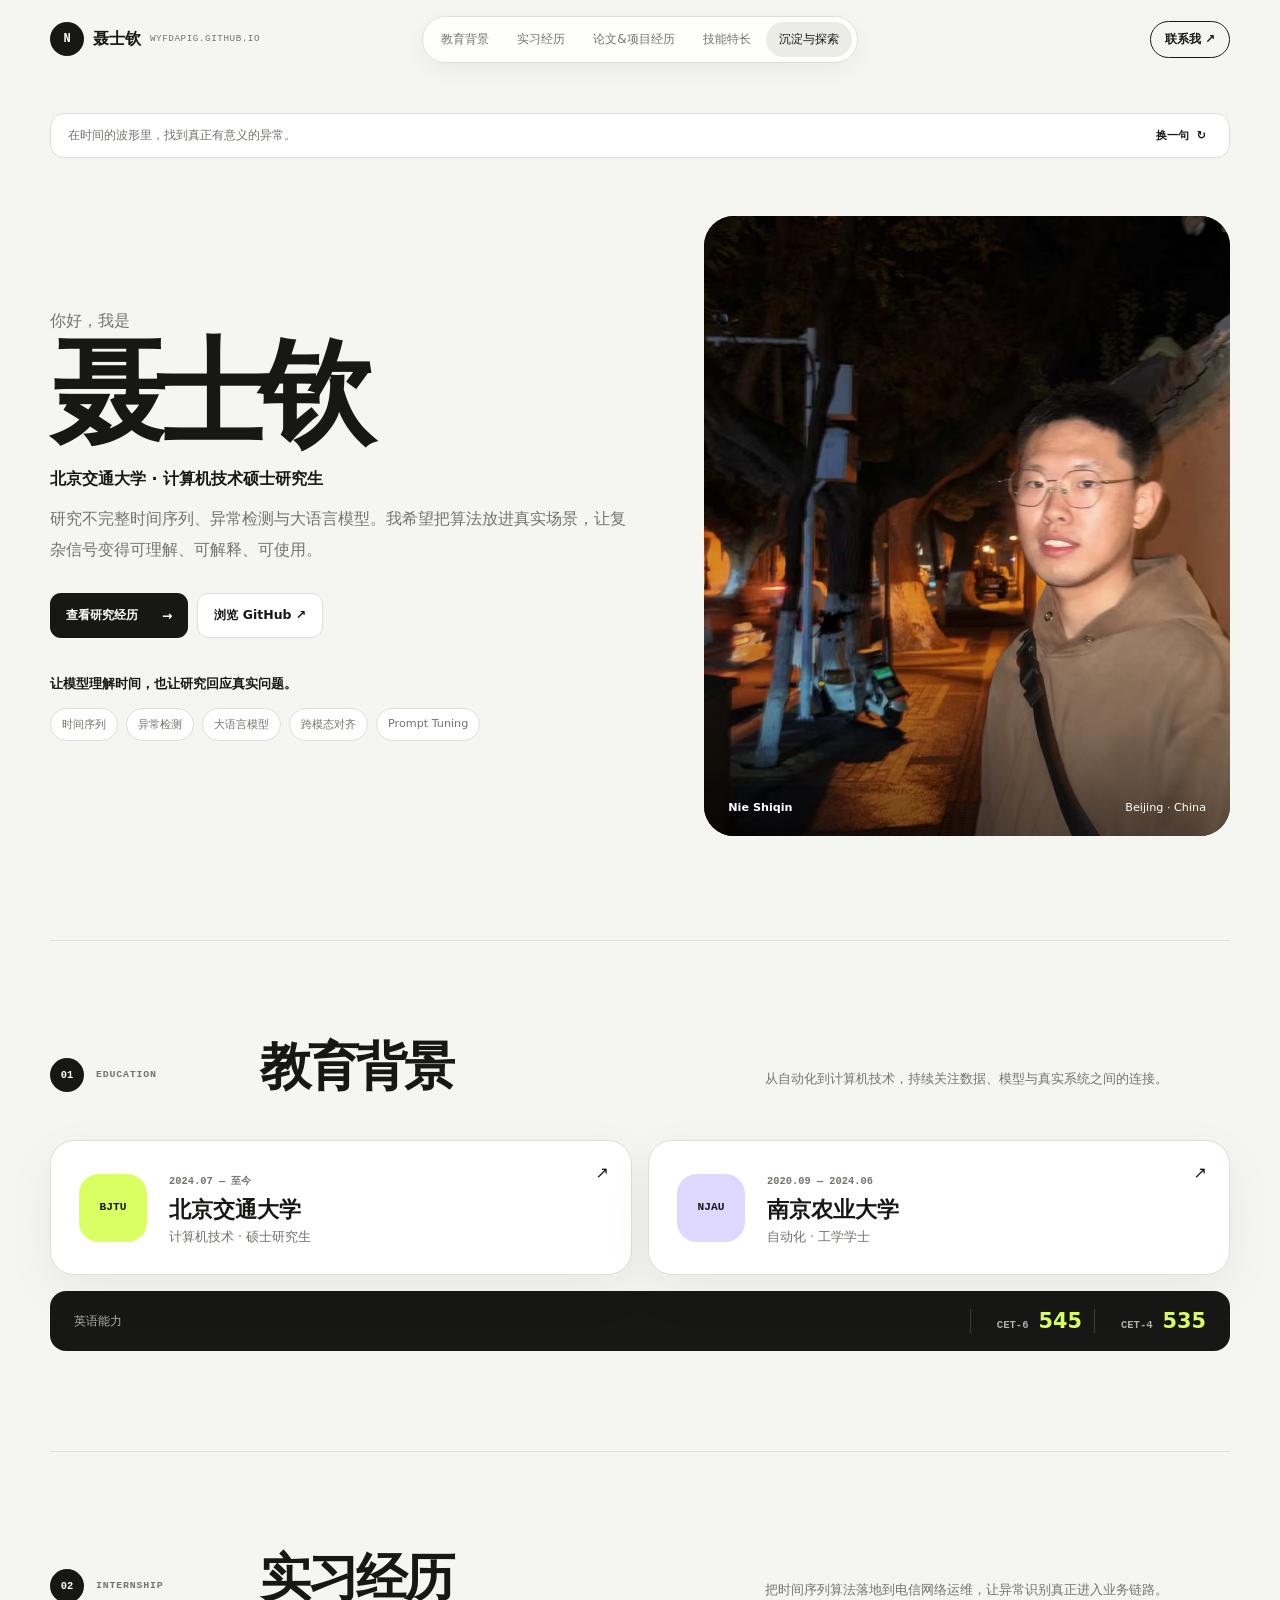
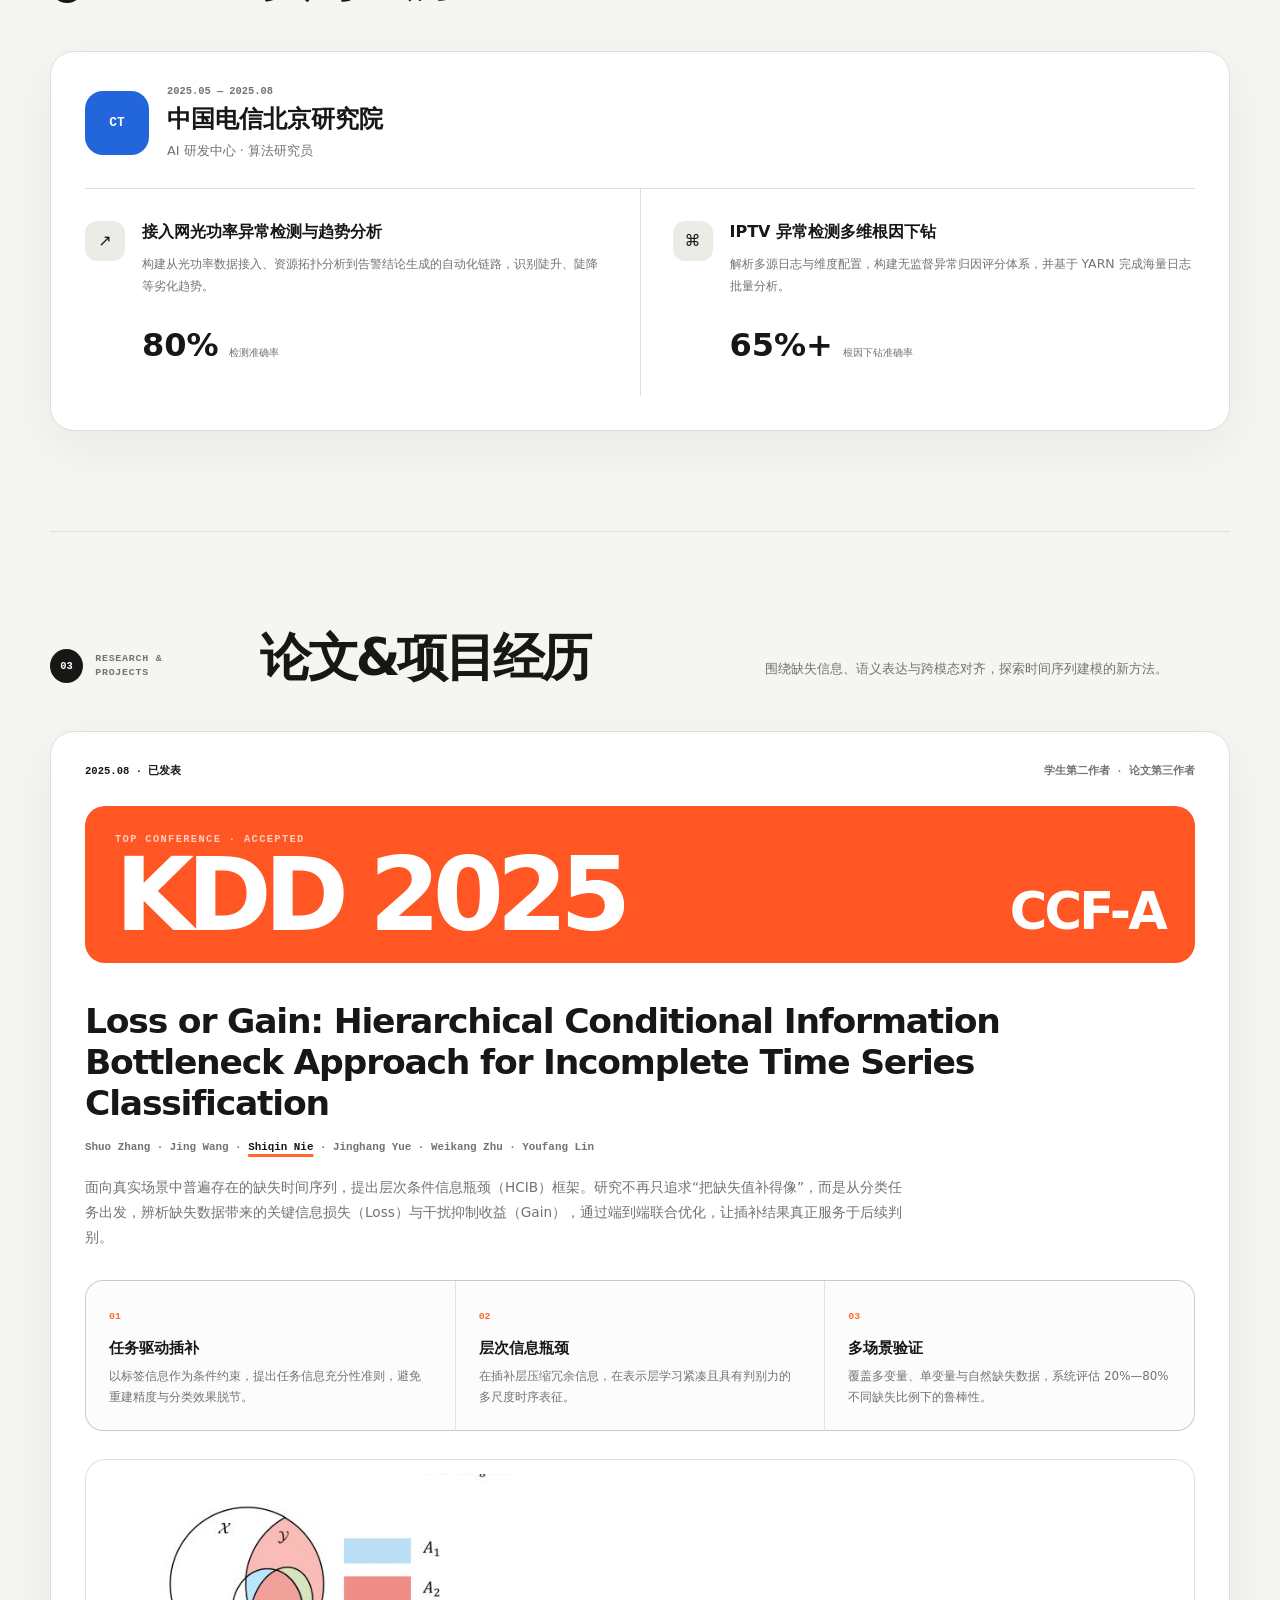
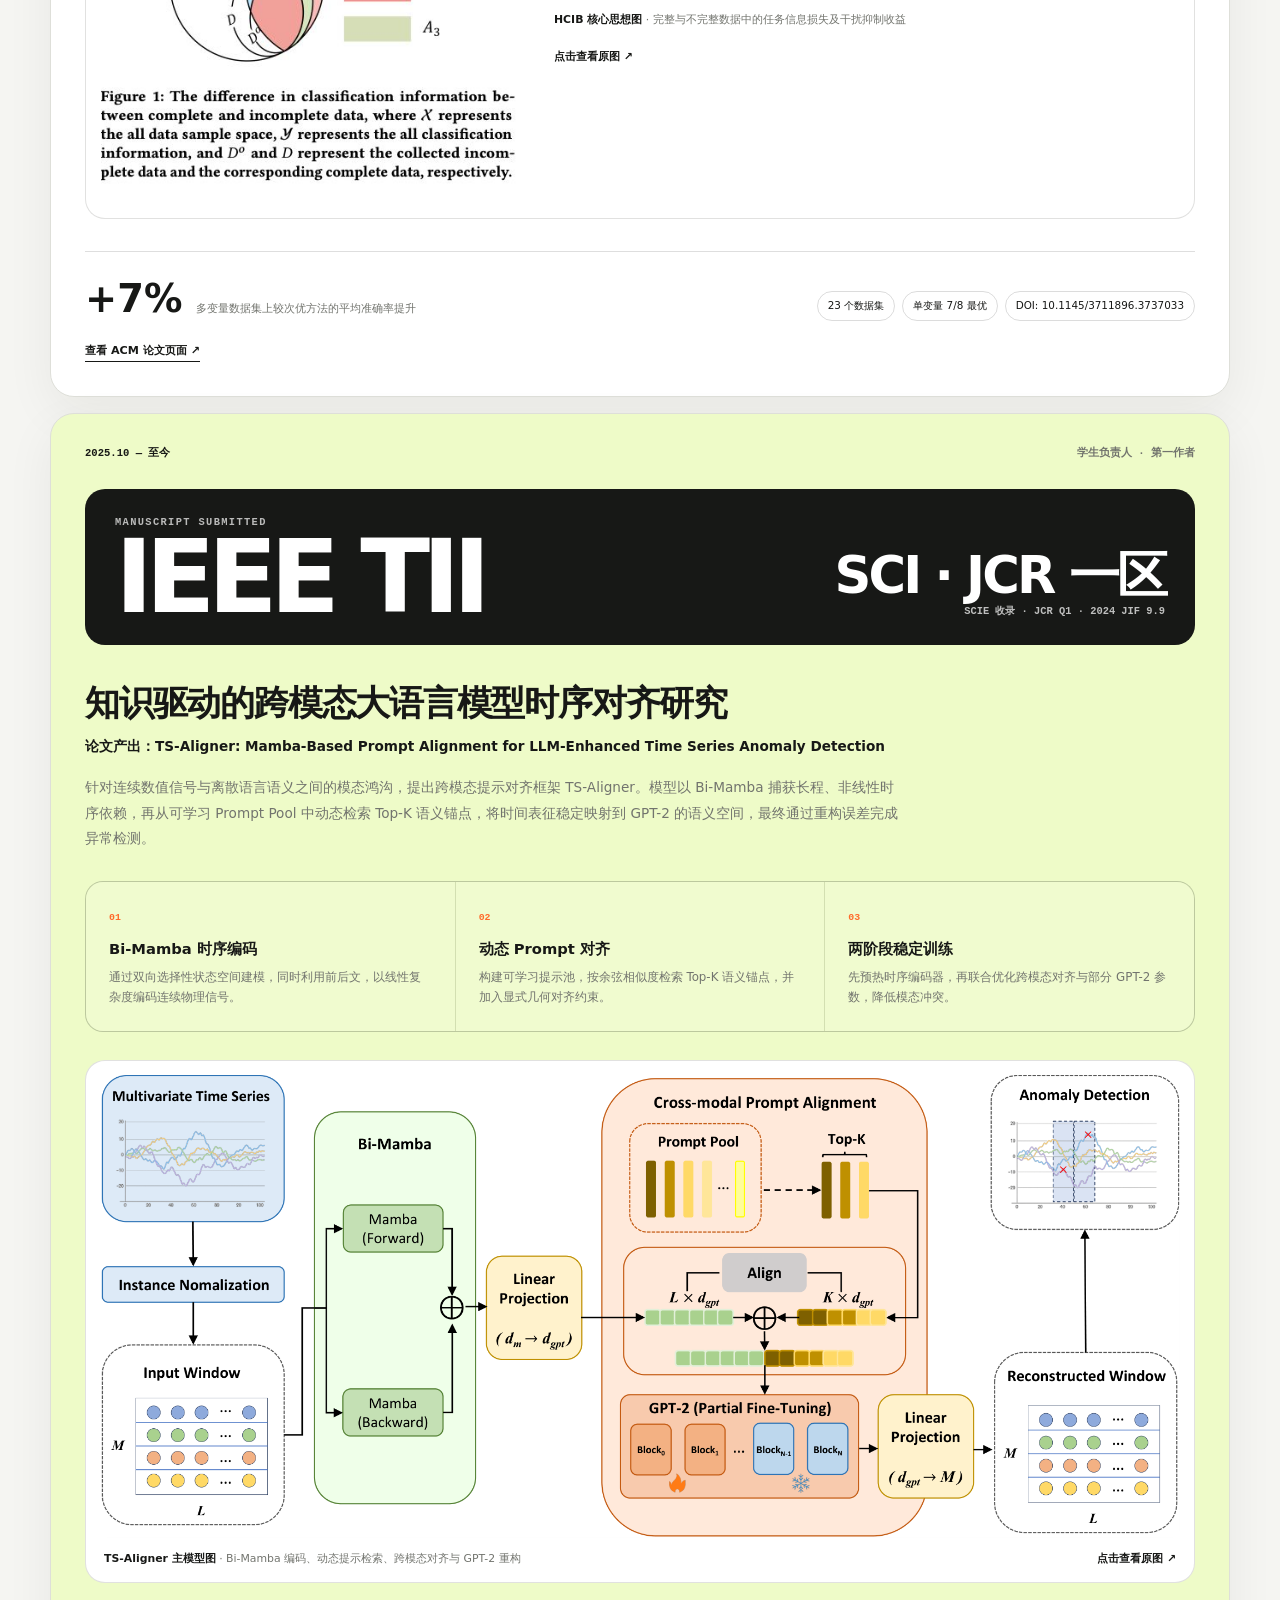
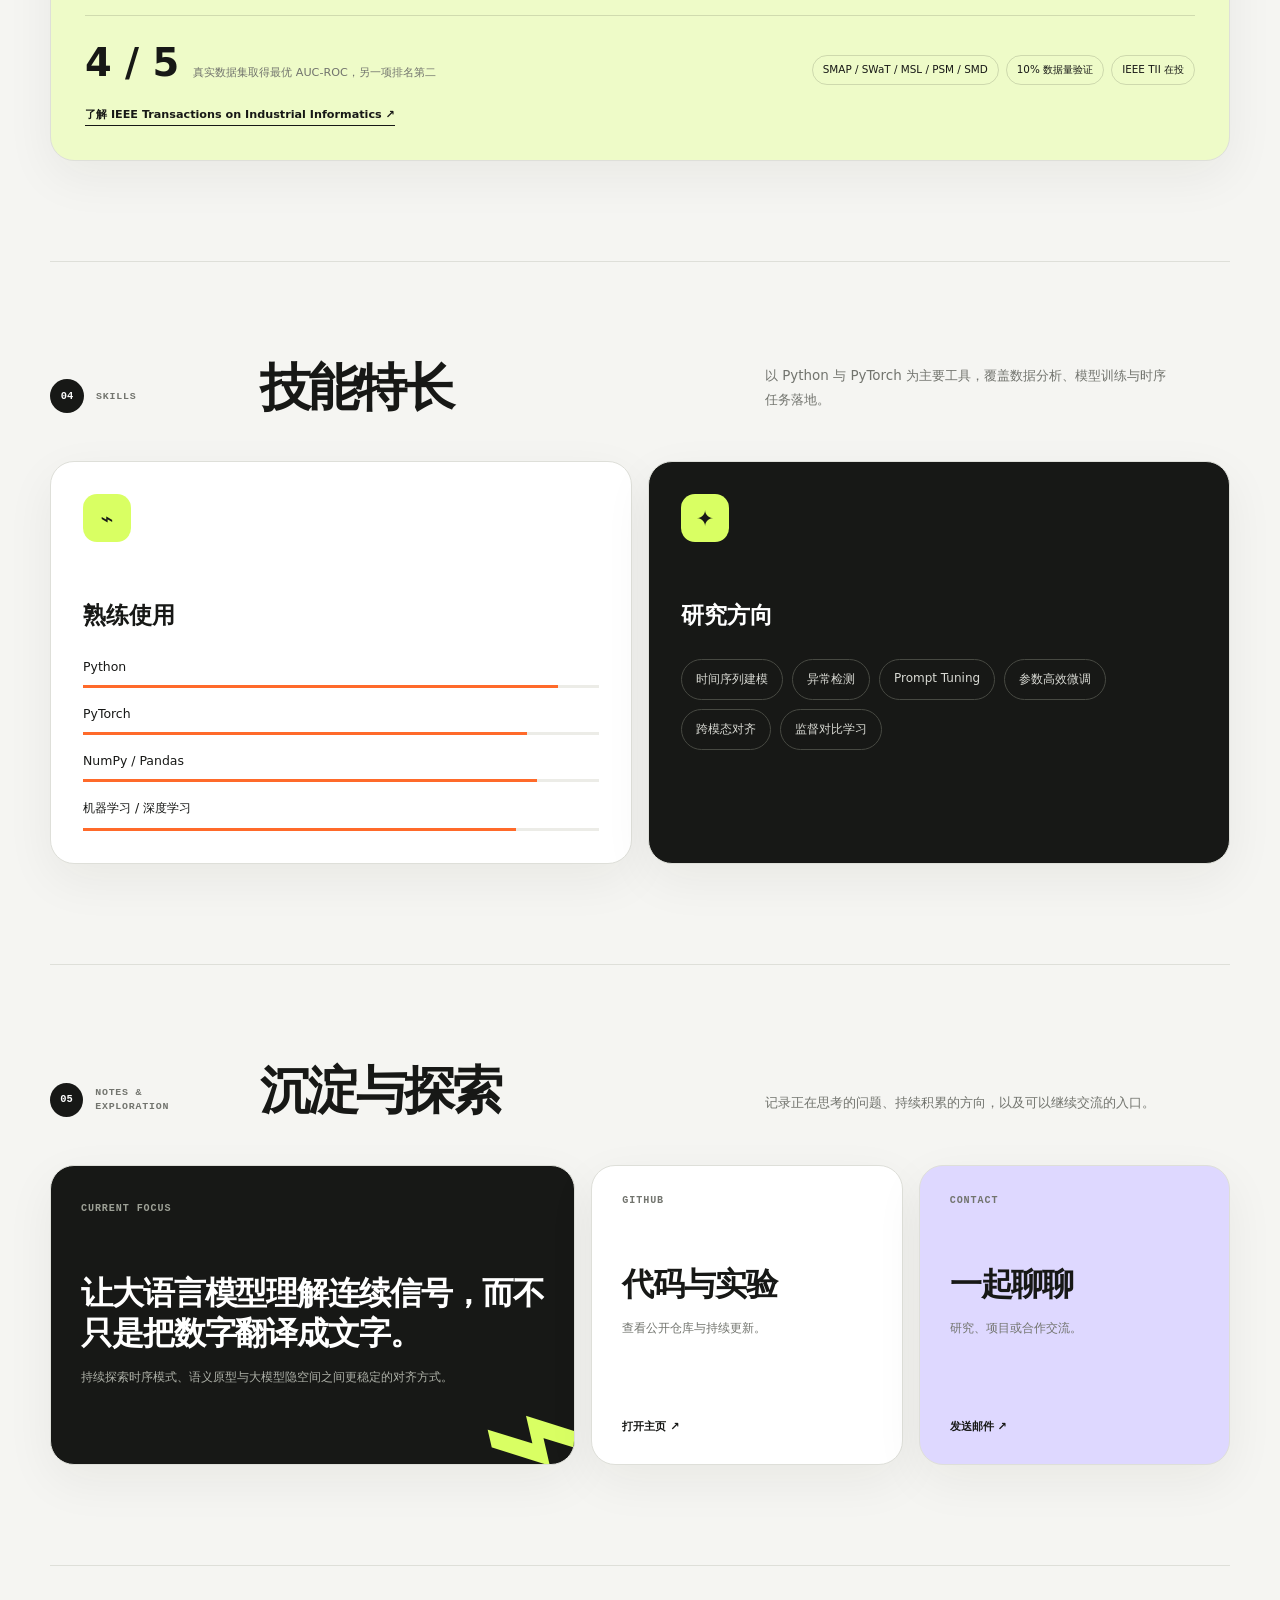
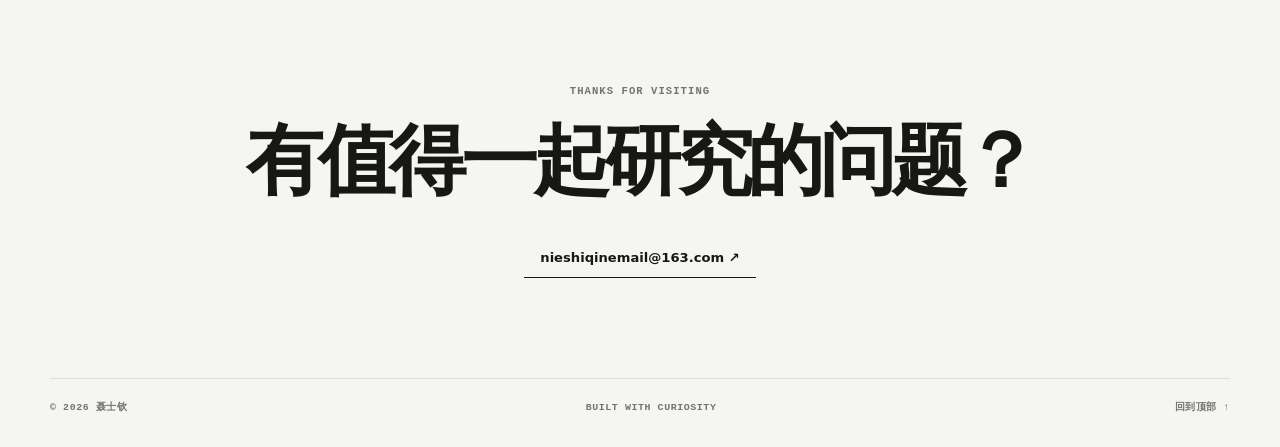
==== commit 5789f8e7: "Expand research papers and add model figures" ====
--- a/index.html
+++ b/index.html
@@ -161,30 +161,113 @@
       </header>
 
       <div class="research-list">
-        <article class="research-card card">
+        <article class="research-card card research-kdd">
           <div class="research-meta">
-            <span class="status">KDD 2025 · 已录用</span>
-            <span>CCF-A · 学生第二作者</span>
-          </div>
-          <h3>Hierarchical Conditional Information Bottleneck Approach for Incomplete Time Series Classification</h3>
-          <p>针对不完整时间序列分类，联合优化任务驱动的数据插补与层级信息瓶颈。在潜在空间融合监督对比学习，让插补结果保留对分类最有判别力的信息。</p>
+            <span class="status">2025.08 · 已发表</span>
+            <span>学生第二作者 · 论文第三作者</span>
+          </div>
+
+          <div class="venue-banner">
+            <div>
+              <span class="venue-kicker">TOP CONFERENCE · ACCEPTED</span>
+              <strong class="venue-name">KDD 2025</strong>
+            </div>
+            <span class="venue-rank">CCF-A</span>
+          </div>
+
+          <h3>Loss or Gain: Hierarchical Conditional Information Bottleneck Approach for Incomplete Time Series Classification</h3>
+          <p class="paper-authors">Shuo Zhang · Jing Wang · <b>Shiqin Nie</b> · Jinghang Yue · Weikang Zhu · Youfang Lin</p>
+          <p>面向真实场景中普遍存在的缺失时间序列，提出层次条件信息瓶颈（HCIB）框架。研究不再只追求“把缺失值补得像”，而是从分类任务出发，辨析缺失数据带来的关键信息损失（Loss）与干扰抑制收益（Gain），通过端到端联合优化，让插补结果真正服务于后续判别。</p>
+
+          <div class="research-details">
+            <div>
+              <span>01</span>
+              <h4>任务驱动插补</h4>
+              <p>以标签信息作为条件约束，提出任务信息充分性准则，避免重建精度与分类效果脱节。</p>
+            </div>
+            <div>
+              <span>02</span>
+              <h4>层次信息瓶颈</h4>
+              <p>在插补层压缩冗余信息，在表示层学习紧凑且具有判别力的多尺度时序表征。</p>
+            </div>
+            <div>
+              <span>03</span>
+              <h4>多场景验证</h4>
+              <p>覆盖多变量、单变量与自然缺失数据，系统评估 20%—80% 不同缺失比例下的鲁棒性。</p>
+            </div>
+          </div>
+
+          <figure class="paper-figure compact">
+            <a href="assets/hcib-concept.png" target="_blank" aria-label="查看 HCIB 论文核心思想图原图">
+              <img src="assets/hcib-concept.png" alt="HCIB 论文中完整与不完整数据分类信息差异的核心思想图" loading="lazy">
+            </a>
+            <figcaption>
+              <span><b>HCIB 核心思想图</b> · 完整与不完整数据中的任务信息损失及干扰抑制收益</span>
+              <span>点击查看原图 ↗</span>
+            </figcaption>
+          </figure>
+
           <div class="research-bottom">
-            <div><strong>≈20%</strong><span>相较 TimesNet 的平均分类准确率提升</span></div>
-            <ul><li>UCR / UEA</li><li>数据插补</li><li>信息瓶颈</li></ul>
-          </div>
-        </article>
-
-        <article class="research-card card accent">
+            <div><strong>+7%</strong><span>多变量数据集上较次优方法的平均准确率提升</span></div>
+            <ul><li>23 个数据集</li><li>单变量 7/8 最优</li><li>DOI: 10.1145/3711896.3737033</li></ul>
+          </div>
+          <a class="paper-link" href="https://doi.org/10.1145/3711896.3737033" target="_blank" rel="noreferrer">查看 ACM 论文页面 ↗</a>
+        </article>
+
+        <article class="research-card card accent research-tii">
           <div class="research-meta">
             <span class="status">2025.10 — 至今</span>
             <span>学生负责人 · 第一作者</span>
           </div>
+
+          <div class="venue-banner">
+            <div>
+              <span class="venue-kicker">MANUSCRIPT SUBMITTED</span>
+              <strong class="venue-name">IEEE TII</strong>
+            </div>
+            <div class="venue-rank-group">
+              <span class="venue-rank">SCI · JCR 一区</span>
+              <span class="venue-note">SCIE 收录 · JCR Q1 · 2024 JIF 9.9</span>
+            </div>
+          </div>
+
           <h3>知识驱动的跨模态大语言模型时序对齐研究</h3>
-          <p>面向民航运维中的语义稀疏与模态失配问题，以动态原型库、轻量编码器和流形对齐层连接连续物理信号与语言模型语义空间。</p>
+          <p class="paper-title-en">论文产出：TS-Aligner: Mamba-Based Prompt Alignment for LLM-Enhanced Time Series Anomaly Detection</p>
+          <p>针对连续数值信号与离散语言语义之间的模态鸿沟，提出跨模态提示对齐框架 TS-Aligner。模型以 Bi-Mamba 捕获长程、非线性时序依赖，再从可学习 Prompt Pool 中动态检索 Top-K 语义锚点，将时间表征稳定映射到 GPT-2 的语义空间，最终通过重构误差完成异常检测。</p>
+
+          <div class="research-details">
+            <div>
+              <span>01</span>
+              <h4>Bi-Mamba 时序编码</h4>
+              <p>通过双向选择性状态空间建模，同时利用前后文，以线性复杂度编码连续物理信号。</p>
+            </div>
+            <div>
+              <span>02</span>
+              <h4>动态 Prompt 对齐</h4>
+              <p>构建可学习提示池，按余弦相似度检索 Top-K 语义锚点，并加入显式几何对齐约束。</p>
+            </div>
+            <div>
+              <span>03</span>
+              <h4>两阶段稳定训练</h4>
+              <p>先预热时序编码器，再联合优化跨模态对齐与部分 GPT-2 参数，降低模态冲突。</p>
+            </div>
+          </div>
+
+          <figure class="paper-figure">
+            <a href="assets/ts-aligner-framework.png" target="_blank" aria-label="查看 TS-Aligner 主模型图原图">
+              <img src="assets/ts-aligner-framework.png" alt="TS-Aligner 主模型图：Bi-Mamba、动态提示池、跨模态对齐、GPT-2 与异常检测流程" loading="lazy">
+            </a>
+            <figcaption>
+              <span><b>TS-Aligner 主模型图</b> · Bi-Mamba 编码、动态提示检索、跨模态对齐与 GPT-2 重构</span>
+              <span>点击查看原图 ↗</span>
+            </figcaption>
+          </figure>
+
           <div class="research-bottom">
-            <div><strong>+10%</strong><span>AUC-ROC 较现有 SOTA 平均提升</span></div>
-            <ul><li>GPT-2</li><li>动态原型</li><li>ADMA 2026 投稿</li></ul>
-          </div>
+            <div><strong>4 / 5</strong><span>真实数据集取得最优 AUC-ROC，另一项排名第二</span></div>
+            <ul><li>SMAP / SWaT / MSL / PSM / SMD</li><li>10% 数据量验证</li><li>IEEE TII 在投</li></ul>
+          </div>
+          <a class="paper-link" href="https://www.ieee-ies.org/pubs/transactions-on-industrial-informatics" target="_blank" rel="noreferrer">了解 IEEE Transactions on Industrial Informatics ↗</a>
         </article>
       </div>
     </section>
--- a/styles.css
+++ b/styles.css
@@ -108,18 +108,46 @@
 .mini-project strong small{color:var(--muted);font-size:.65rem;font-weight:500}
 
 .research-list{display:grid;gap:16px}
-.research-card{padding:34px}
+.research-card{position:relative;padding:34px;overflow:hidden}
 .research-card.accent{background:var(--green-soft)}
 .research-meta{display:flex;justify-content:space-between;gap:20px;color:var(--muted);font:600 .66rem/1 var(--mono)}
 .research-meta .status{color:var(--ink)}
-.research-card h3{max-width:940px;margin:38px 0 16px;font-size:clamp(1.45rem,2.7vw,2.6rem);line-height:1.2;letter-spacing:-.035em}
+.venue-banner{display:flex;align-items:flex-end;justify-content:space-between;gap:30px;margin:30px 0 38px;padding:28px 30px;border-radius:20px;color:#fff;background:var(--ink)}
+.research-kdd .venue-banner{background:#ff5624}
+.venue-banner>div:first-child{display:grid;gap:10px}
+.venue-kicker{font:700 .65rem/1 var(--mono);letter-spacing:.13em;opacity:.7}
+.venue-name{font-size:clamp(3.5rem,8vw,7.4rem);line-height:.78;letter-spacing:-.075em}
+.venue-rank-group{display:grid;justify-items:end;gap:8px}
+.venue-rank{font-size:clamp(1.7rem,4vw,3.7rem);font-weight:900;line-height:.9;letter-spacing:-.055em;white-space:nowrap}
+.venue-note{font:600 .65rem/1 var(--mono);opacity:.72}
+.research-card h3{max-width:1040px;margin:0 0 14px;font-size:clamp(1.45rem,2.7vw,2.6rem);line-height:1.2;letter-spacing:-.035em}
 .research-card>p{max-width:820px;margin:0;color:var(--muted);font-size:.85rem;line-height:1.85}
+.research-card .paper-authors{max-width:100%;margin-bottom:18px;font:600 .68rem/1.65 var(--mono)}
+.paper-authors b{color:var(--ink);font-weight:800;text-decoration:underline;text-decoration-color:var(--orange);text-decoration-thickness:3px;text-underline-offset:4px}
+.research-card .paper-title-en{max-width:1000px;margin:-2px 0 18px;color:var(--ink);font-weight:750;line-height:1.55}
+.research-details{display:grid;grid-template-columns:repeat(3,1fr);gap:1px;margin-top:30px;border:1px solid color-mix(in srgb,var(--ink) 12%,transparent);border-radius:18px;overflow:hidden;background:color-mix(in srgb,var(--ink) 12%,transparent)}
+.research-details>div{padding:23px;background:color-mix(in srgb,var(--surface) 91%,transparent)}
+.research-tii .research-details>div{background:color-mix(in srgb,var(--green-soft) 88%,#fff)}
+.research-details span{font:700 .62rem/1 var(--mono);color:var(--orange)}
+.research-details h4{margin:16px 0 8px;font-size:.92rem}
+.research-details p{margin:0;color:var(--muted);font-size:.74rem;line-height:1.72}
+.paper-figure{margin:28px 0 0;padding:14px;border:1px solid color-mix(in srgb,var(--ink) 13%,transparent);border-radius:20px;background:#fff}
+.paper-figure a{display:block;border-radius:12px;overflow:hidden;background:#fff}
+.paper-figure img{display:block;width:100%;height:auto;transition:transform .3s}
+.paper-figure a:hover img{transform:scale(1.012)}
+.paper-figure.compact{display:grid;grid-template-columns:minmax(280px,430px) 1fr;align-items:center;gap:24px}
+.paper-figure.compact img{max-height:330px;object-fit:contain}
+.paper-figure figcaption{display:flex;justify-content:space-between;gap:20px;padding:13px 4px 0;color:var(--muted);font-size:.68rem;line-height:1.55}
+.paper-figure.compact figcaption{display:grid;padding:0 12px 0 0}
+.paper-figure figcaption b{color:var(--ink)}
+.paper-figure figcaption span:last-child{flex:none;font-weight:700;color:var(--ink)}
 .research-bottom{display:flex;align-items:end;justify-content:space-between;gap:30px;margin-top:32px;padding-top:24px;border-top:1px solid color-mix(in srgb,var(--ink) 14%,transparent)}
 .research-bottom>div{display:flex;align-items:baseline;gap:14px}
 .research-bottom strong{font-size:2.4rem}
 .research-bottom div span{max-width:260px;color:var(--muted);font-size:.7rem;line-height:1.45}
 .research-bottom ul{display:flex;flex-wrap:wrap;justify-content:flex-end;gap:7px;list-style:none;padding:0;margin:0}
 .research-bottom li{padding:7px 10px;border:1px solid color-mix(in srgb,var(--ink) 15%,transparent);border-radius:99px;font-size:.65rem}
+.paper-link{display:inline-block;margin-top:22px;padding-bottom:3px;border-bottom:1px solid currentColor;font-size:.7rem;font-weight:750}
 
 .skills-layout{display:grid;grid-template-columns:1fr 1fr;gap:16px}
 .skills-panel{position:relative;padding:32px;min-height:390px}
@@ -182,6 +210,9 @@
   .section-heading h2{font-size:2.6rem}
   .content-section{padding:78px 0}
   .education-grid,.internship-projects,.skills-layout,.explore-grid{grid-template-columns:1fr}
+  .research-details{grid-template-columns:1fr}
+  .paper-figure.compact{grid-template-columns:1fr}
+  .paper-figure.compact figcaption{padding:0 4px}
   .language-row{grid-template-columns:1fr 1fr}
   .language-row>span{grid-column:1/-1}
   .language-row div{padding-left:0;border-left:0}
@@ -201,6 +232,11 @@
   .school-badge{width:54px;height:54px;border-radius:15px}
   .card-arrow{display:none}
   .internship-card,.research-card,.skills-panel,.explore-card{padding:24px}
+  .venue-banner{align-items:flex-start;flex-direction:column;padding:24px 20px}
+  .venue-rank-group{justify-items:start}
+  .venue-name{font-size:3.45rem}
+  .venue-rank{font-size:2rem}
+  .paper-figure figcaption{flex-direction:column;gap:7px}
   .mini-project{grid-template-columns:1fr}
   .mini-project strong{grid-column:1}
   .mini-icon{display:none}
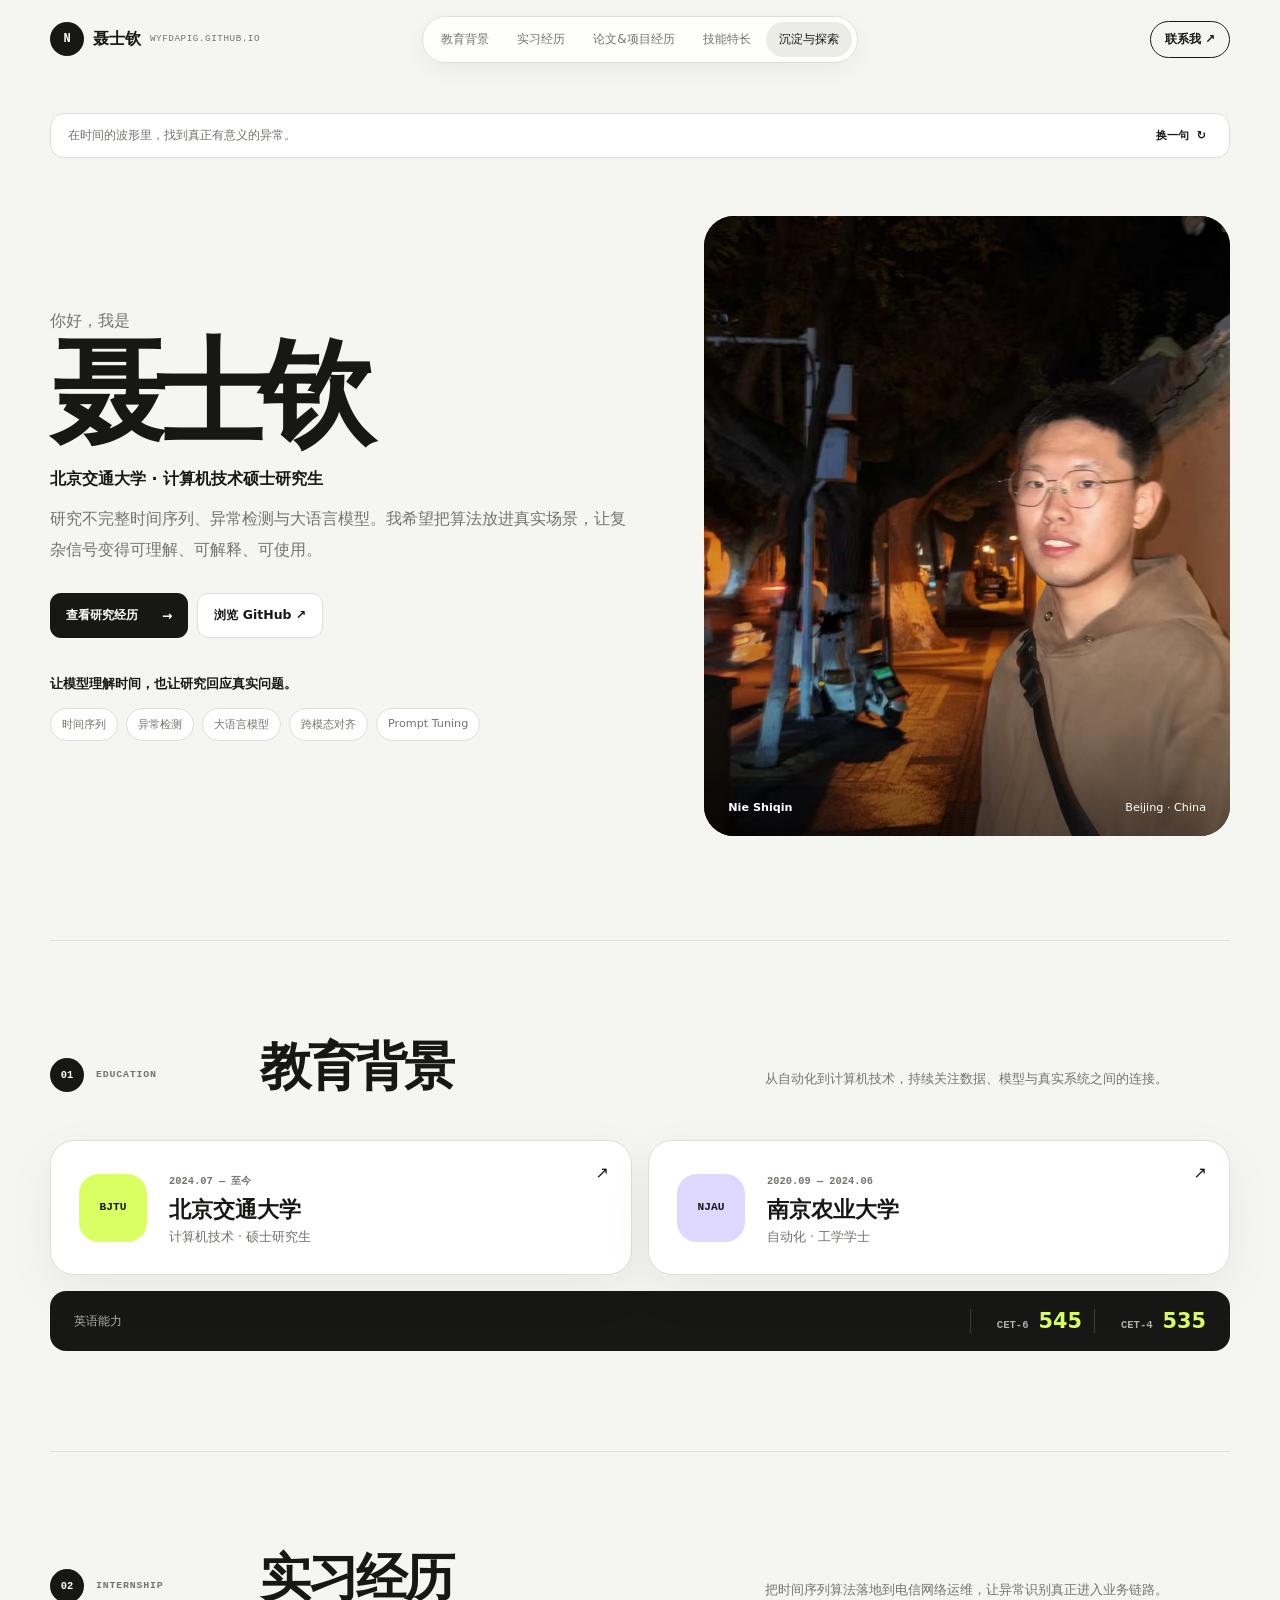
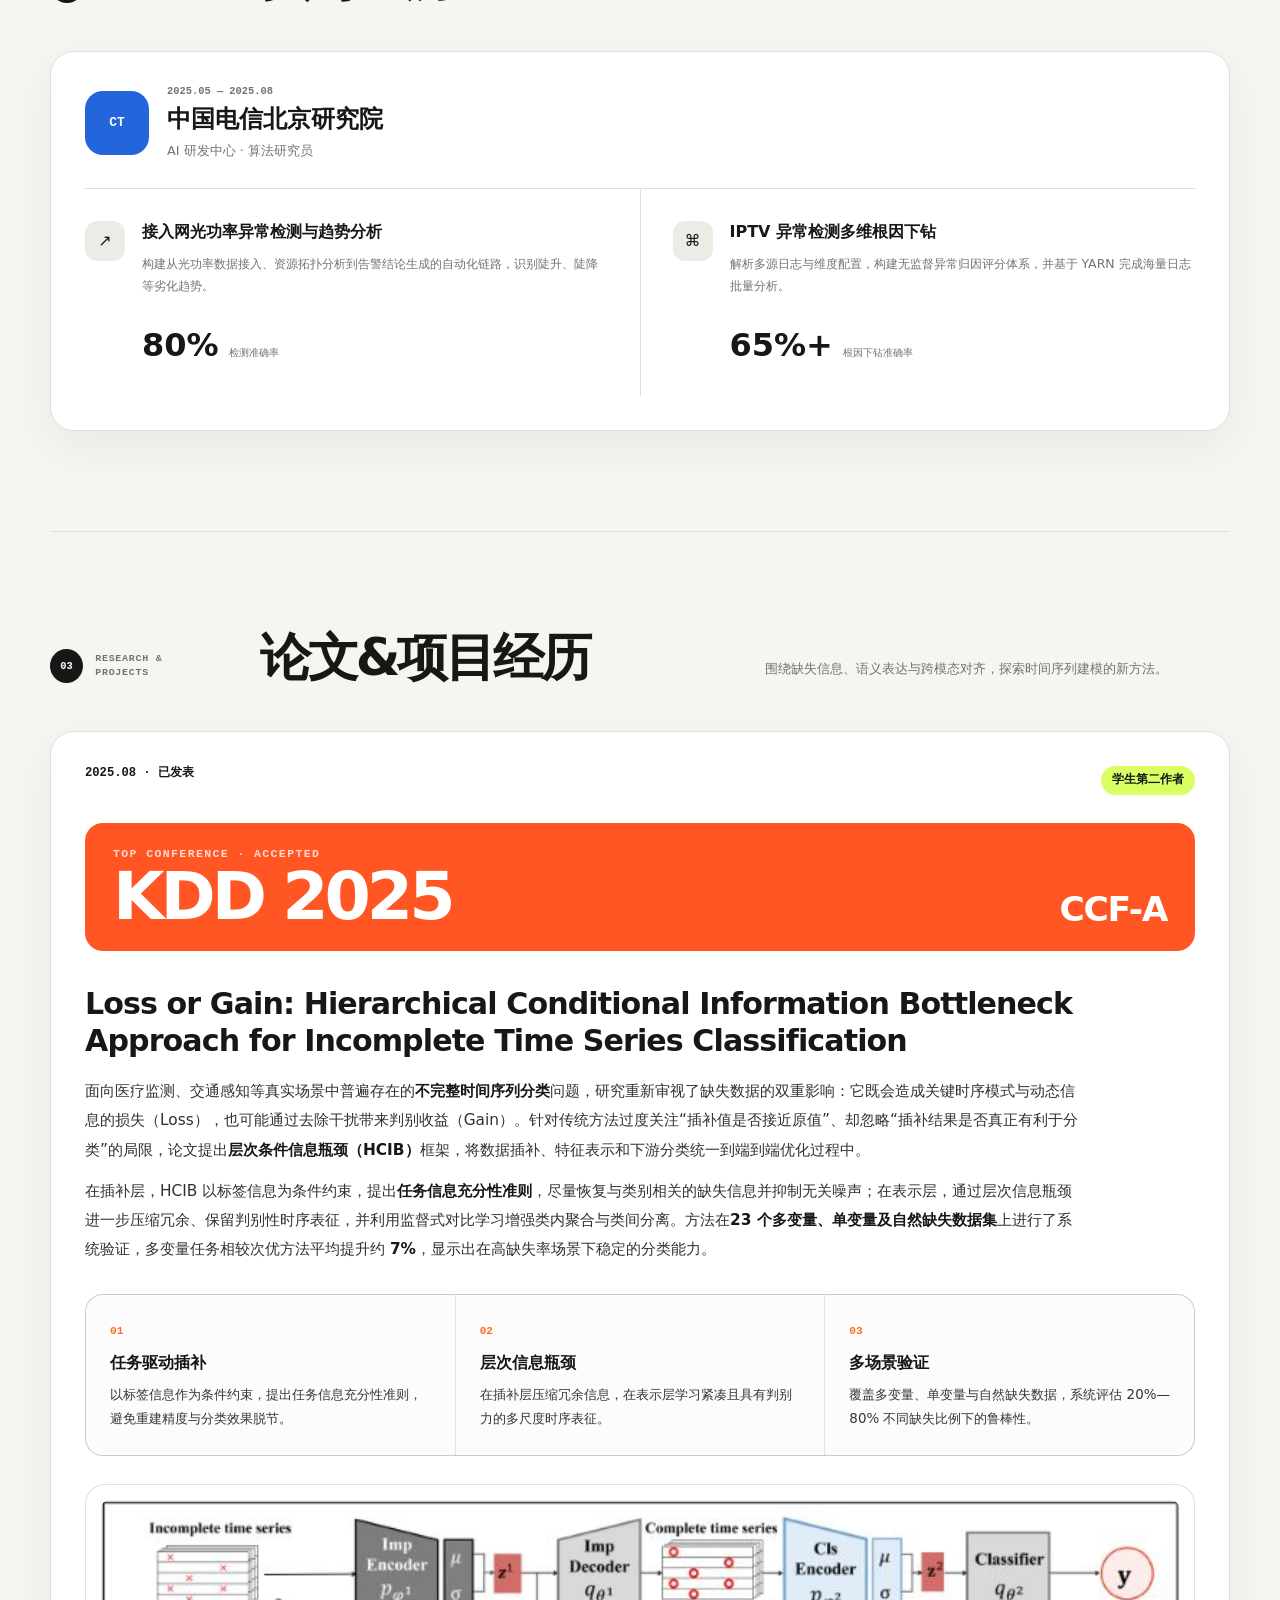
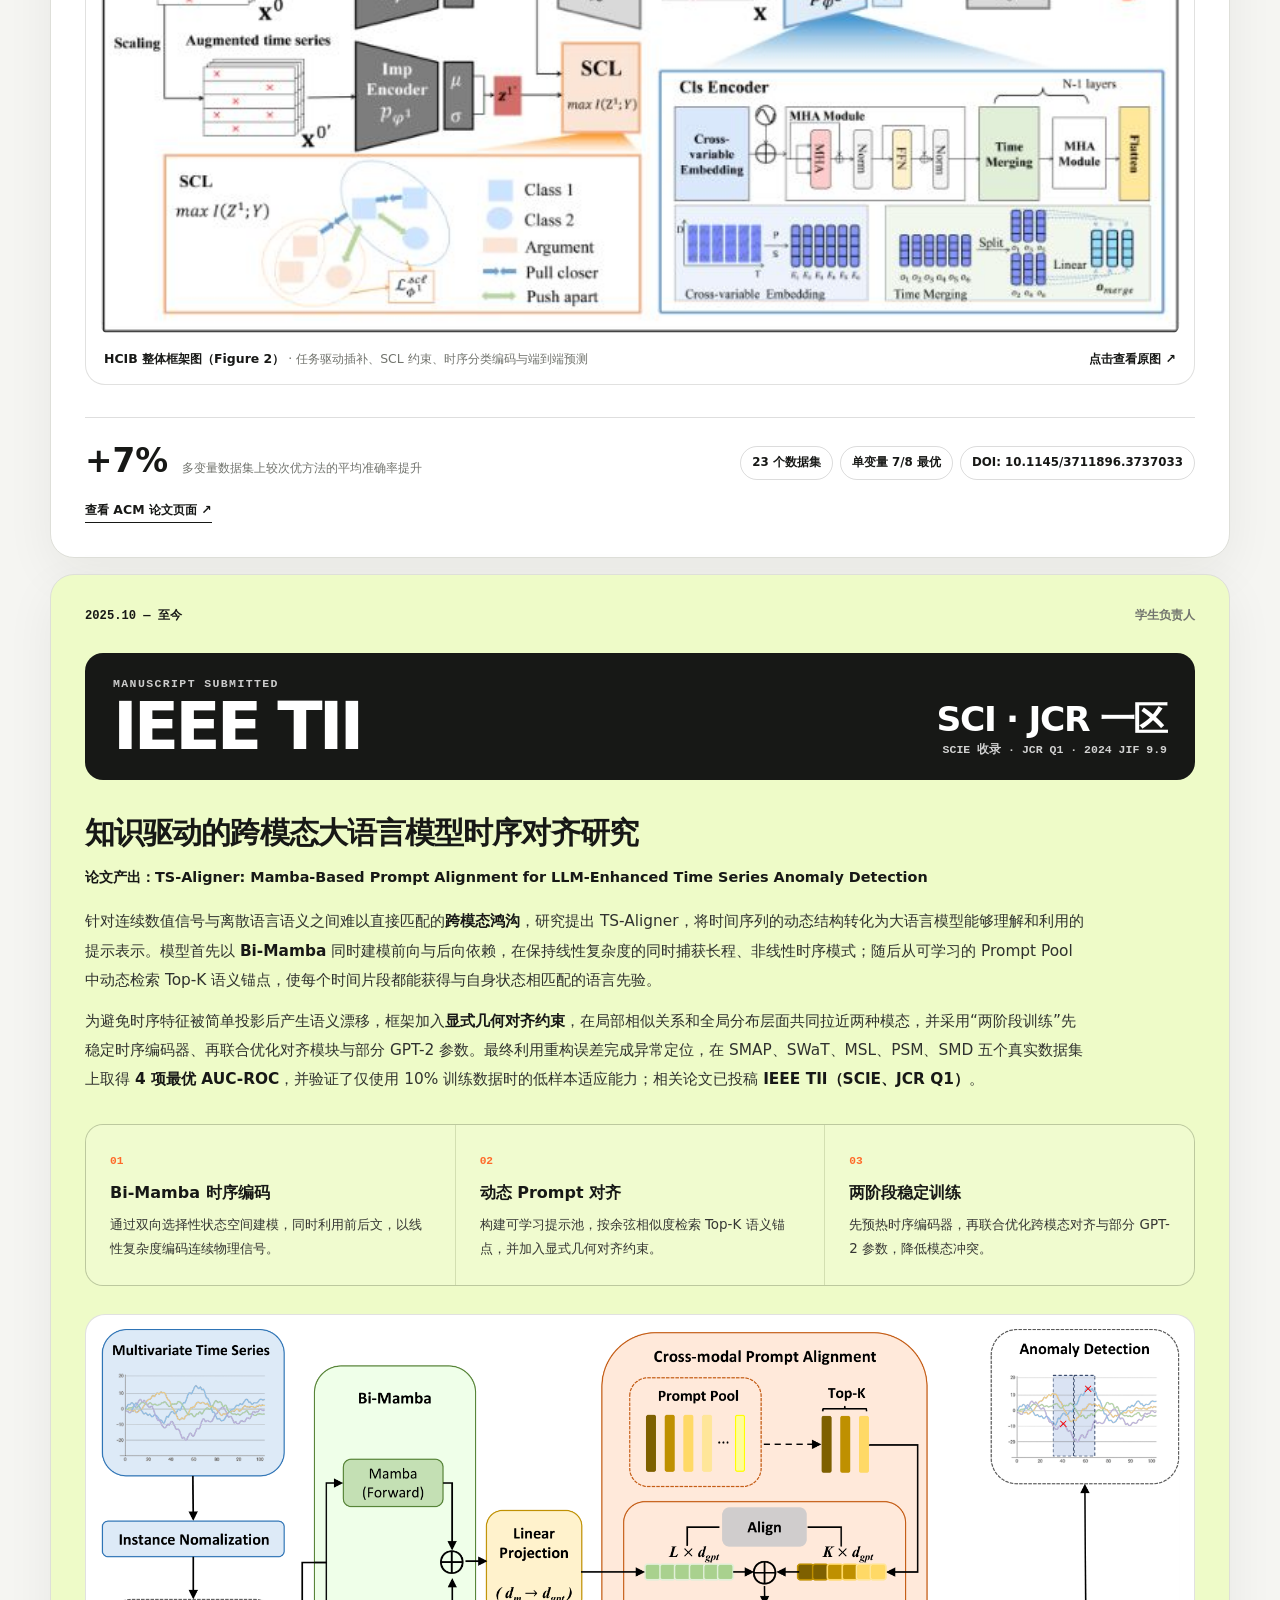
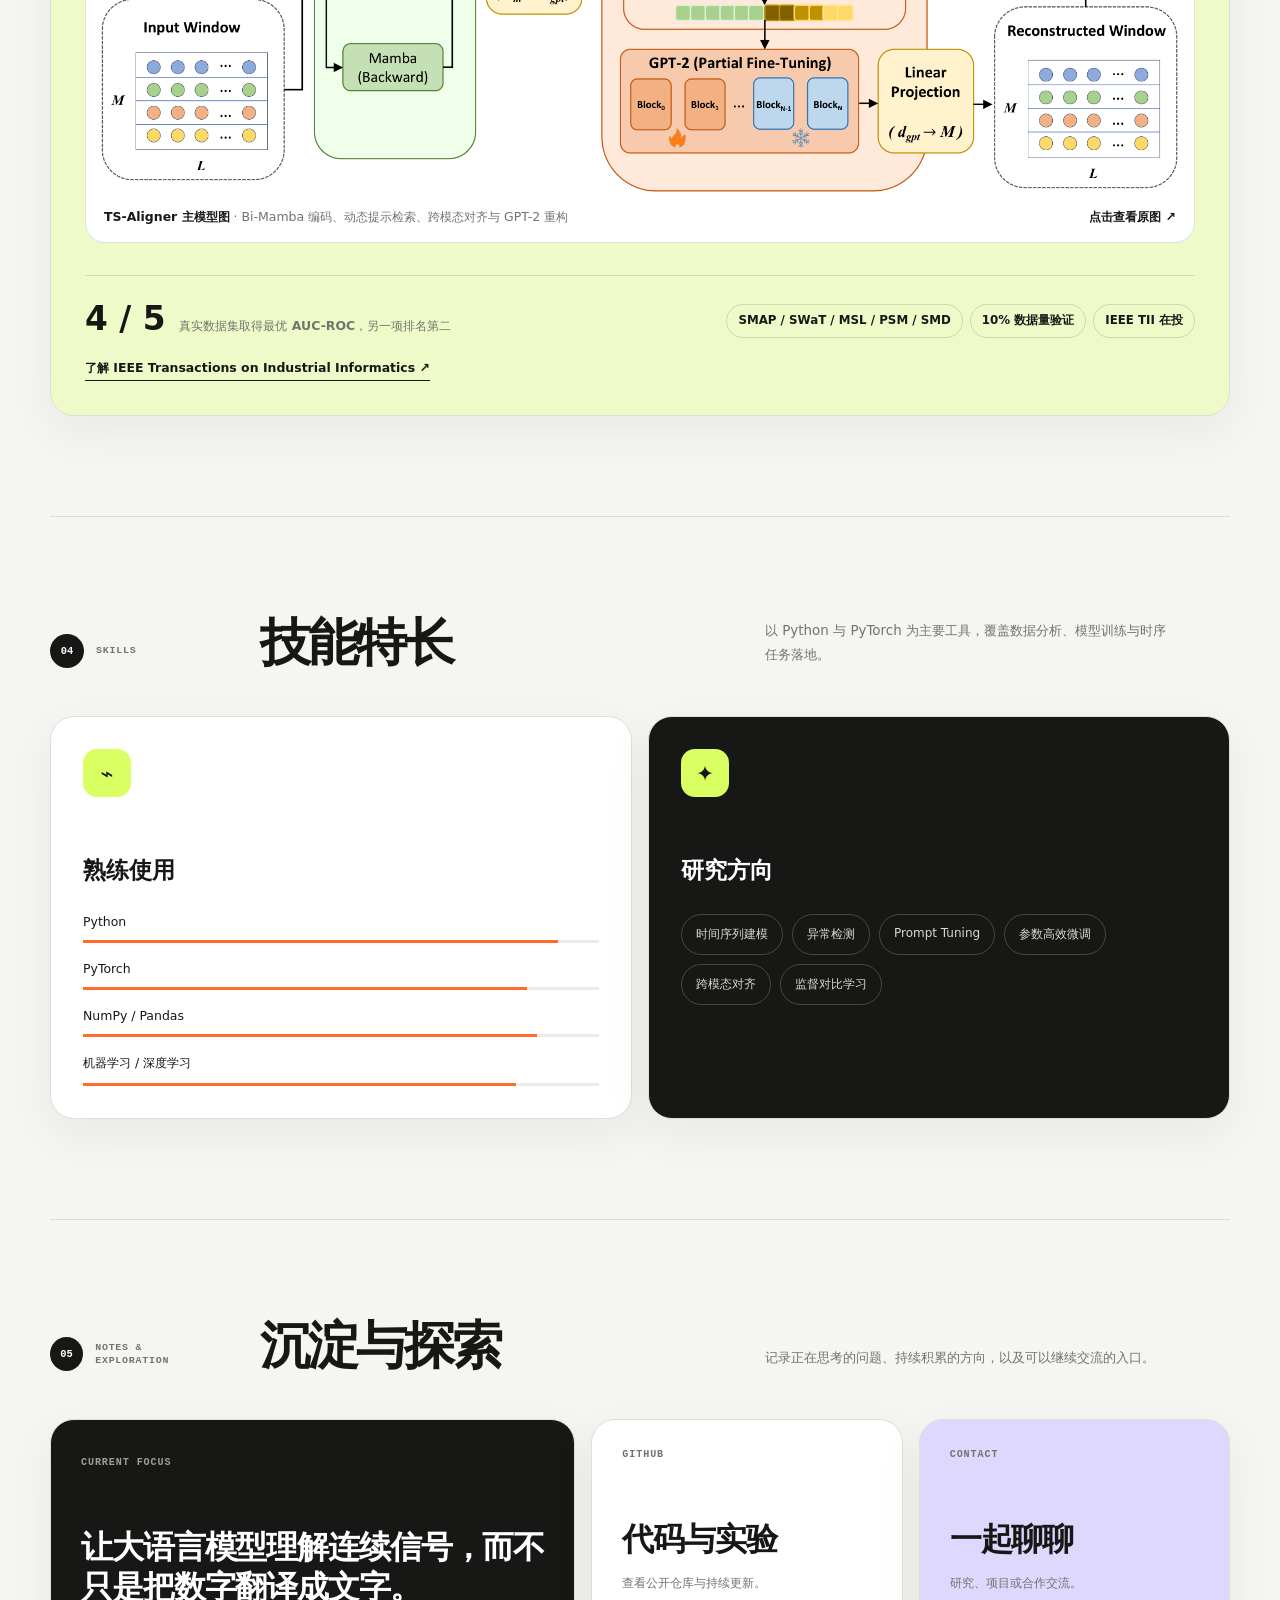
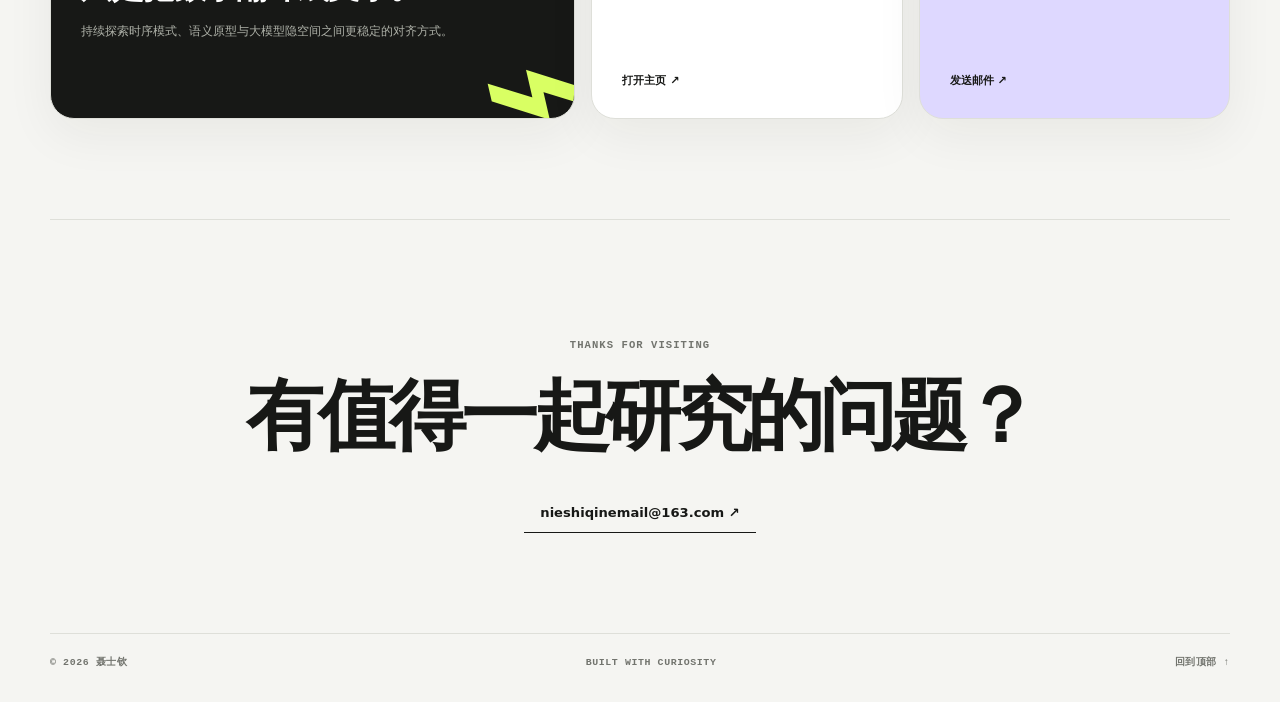
==== commit 737f3301: "Refine research cards and correct HCIB framework" ====
--- a/index.html
+++ b/index.html
@@ -164,7 +164,7 @@
         <article class="research-card card research-kdd">
           <div class="research-meta">
             <span class="status">2025.08 · 已发表</span>
-            <span>学生第二作者 · 论文第三作者</span>
+            <span class="role-highlight">学生第二作者</span>
           </div>
 
           <div class="venue-banner">
@@ -176,8 +176,10 @@
           </div>
 
           <h3>Loss or Gain: Hierarchical Conditional Information Bottleneck Approach for Incomplete Time Series Classification</h3>
-          <p class="paper-authors">Shuo Zhang · Jing Wang · <b>Shiqin Nie</b> · Jinghang Yue · Weikang Zhu · Youfang Lin</p>
-          <p>面向真实场景中普遍存在的缺失时间序列，提出层次条件信息瓶颈（HCIB）框架。研究不再只追求“把缺失值补得像”，而是从分类任务出发，辨析缺失数据带来的关键信息损失（Loss）与干扰抑制收益（Gain），通过端到端联合优化，让插补结果真正服务于后续判别。</p>
+          <div class="research-summary">
+            <p>面向医疗监测、交通感知等真实场景中普遍存在的<strong>不完整时间序列分类</strong>问题，研究重新审视了缺失数据的双重影响：它既会造成关键时序模式与动态信息的损失（Loss），也可能通过去除干扰带来判别收益（Gain）。针对传统方法过度关注“插补值是否接近原值”、却忽略“插补结果是否真正有利于分类”的局限，论文提出<strong>层次条件信息瓶颈（HCIB）</strong>框架，将数据插补、特征表示和下游分类统一到端到端优化过程中。</p>
+            <p>在插补层，HCIB 以标签信息为条件约束，提出<strong>任务信息充分性准则</strong>，尽量恢复与类别相关的缺失信息并抑制无关噪声；在表示层，通过层次信息瓶颈进一步压缩冗余、保留判别性时序表征，并利用监督式对比学习增强类内聚合与类间分离。方法在<strong>23 个多变量、单变量及自然缺失数据集</strong>上进行了系统验证，多变量任务相较次优方法平均提升约 <strong>7%</strong>，显示出在高缺失率场景下稳定的分类能力。</p>
+          </div>
 
           <div class="research-details">
             <div>
@@ -197,12 +199,12 @@
             </div>
           </div>
 
-          <figure class="paper-figure compact">
-            <a href="assets/hcib-concept.png" target="_blank" aria-label="查看 HCIB 论文核心思想图原图">
-              <img src="assets/hcib-concept.png" alt="HCIB 论文中完整与不完整数据分类信息差异的核心思想图" loading="lazy">
+          <figure class="paper-figure">
+            <a href="assets/hcib-framework.png" target="_blank" aria-label="查看 HCIB 整体框架图原图">
+              <img src="assets/hcib-framework.png" alt="HCIB 整体框架图：任务驱动插补、监督式对比学习、时序分类编码器与分类器" loading="lazy">
             </a>
             <figcaption>
-              <span><b>HCIB 核心思想图</b> · 完整与不完整数据中的任务信息损失及干扰抑制收益</span>
+              <span><b>HCIB 整体框架图（Figure 2）</b> · 任务驱动插补、SCL 约束、时序分类编码与端到端预测</span>
               <span>点击查看原图 ↗</span>
             </figcaption>
           </figure>
@@ -217,7 +219,7 @@
         <article class="research-card card accent research-tii">
           <div class="research-meta">
             <span class="status">2025.10 — 至今</span>
-            <span>学生负责人 · 第一作者</span>
+            <span>学生负责人</span>
           </div>
 
           <div class="venue-banner">
@@ -233,7 +235,10 @@
 
           <h3>知识驱动的跨模态大语言模型时序对齐研究</h3>
           <p class="paper-title-en">论文产出：TS-Aligner: Mamba-Based Prompt Alignment for LLM-Enhanced Time Series Anomaly Detection</p>
-          <p>针对连续数值信号与离散语言语义之间的模态鸿沟，提出跨模态提示对齐框架 TS-Aligner。模型以 Bi-Mamba 捕获长程、非线性时序依赖，再从可学习 Prompt Pool 中动态检索 Top-K 语义锚点，将时间表征稳定映射到 GPT-2 的语义空间，最终通过重构误差完成异常检测。</p>
+          <div class="research-summary">
+            <p>针对连续数值信号与离散语言语义之间难以直接匹配的<strong>跨模态鸿沟</strong>，研究提出 TS-Aligner，将时间序列的动态结构转化为大语言模型能够理解和利用的提示表示。模型首先以 <strong>Bi-Mamba</strong> 同时建模前向与后向依赖，在保持线性复杂度的同时捕获长程、非线性时序模式；随后从可学习的 Prompt Pool 中动态检索 Top-K 语义锚点，使每个时间片段都能获得与自身状态相匹配的语言先验。</p>
+            <p>为避免时序特征被简单投影后产生语义漂移，框架加入<strong>显式几何对齐约束</strong>，在局部相似关系和全局分布层面共同拉近两种模态，并采用“两阶段训练”先稳定时序编码器、再联合优化对齐模块与部分 GPT-2 参数。最终利用重构误差完成异常定位，在 SMAP、SWaT、MSL、PSM、SMD 五个真实数据集上取得 <strong>4 项最优 AUC-ROC</strong>，并验证了仅使用 10% 训练数据时的低样本适应能力；相关论文已投稿 <strong>IEEE TII（SCIE、JCR Q1）</strong>。</p>
+          </div>
 
           <div class="research-details">
             <div>
--- a/styles.css
+++ b/styles.css
@@ -110,44 +110,42 @@
 .research-list{display:grid;gap:16px}
 .research-card{position:relative;padding:34px;overflow:hidden}
 .research-card.accent{background:var(--green-soft)}
-.research-meta{display:flex;justify-content:space-between;gap:20px;color:var(--muted);font:600 .66rem/1 var(--mono)}
+.research-meta{display:flex;justify-content:space-between;gap:20px;color:var(--muted);font:650 .76rem/1.25 var(--mono)}
 .research-meta .status{color:var(--ink)}
-.venue-banner{display:flex;align-items:flex-end;justify-content:space-between;gap:30px;margin:30px 0 38px;padding:28px 30px;border-radius:20px;color:#fff;background:var(--ink)}
+.role-highlight{padding:7px 11px;border-radius:99px;color:var(--ink);background:var(--green);font-weight:850}
+.venue-banner{display:flex;align-items:flex-end;justify-content:space-between;gap:30px;margin:28px 0 34px;padding:25px 28px;border-radius:18px;color:#fff;background:var(--ink)}
 .research-kdd .venue-banner{background:#ff5624}
-.venue-banner>div:first-child{display:grid;gap:10px}
-.venue-kicker{font:700 .65rem/1 var(--mono);letter-spacing:.13em;opacity:.7}
-.venue-name{font-size:clamp(3.5rem,8vw,7.4rem);line-height:.78;letter-spacing:-.075em}
+.venue-banner>div:first-child{display:grid;gap:9px}
+.venue-kicker{font:750 .72rem/1 var(--mono);letter-spacing:.12em;opacity:.78}
+.venue-name{font-size:clamp(2.25rem,5.2vw,4.75rem);line-height:.86;letter-spacing:-.06em}
 .venue-rank-group{display:grid;justify-items:end;gap:8px}
-.venue-rank{font-size:clamp(1.7rem,4vw,3.7rem);font-weight:900;line-height:.9;letter-spacing:-.055em;white-space:nowrap}
-.venue-note{font:600 .65rem/1 var(--mono);opacity:.72}
-.research-card h3{max-width:1040px;margin:0 0 14px;font-size:clamp(1.45rem,2.7vw,2.6rem);line-height:1.2;letter-spacing:-.035em}
-.research-card>p{max-width:820px;margin:0;color:var(--muted);font-size:.85rem;line-height:1.85}
-.research-card .paper-authors{max-width:100%;margin-bottom:18px;font:600 .68rem/1.65 var(--mono)}
-.paper-authors b{color:var(--ink);font-weight:800;text-decoration:underline;text-decoration-color:var(--orange);text-decoration-thickness:3px;text-underline-offset:4px}
-.research-card .paper-title-en{max-width:1000px;margin:-2px 0 18px;color:var(--ink);font-weight:750;line-height:1.55}
+.venue-rank{font-size:clamp(1.35rem,2.7vw,2.45rem);font-weight:900;line-height:.95;letter-spacing:-.04em;white-space:nowrap}
+.venue-note{font:650 .72rem/1 var(--mono);opacity:.8}
+.research-card h3{max-width:1040px;margin:0 0 18px;font-size:clamp(1.5rem,2.35vw,2.35rem);line-height:1.24;letter-spacing:-.03em}
+.research-card .paper-title-en{max-width:1000px;margin:-4px 0 18px;color:var(--ink);font-size:.9rem;font-weight:760;line-height:1.65}
+.research-summary{display:grid;gap:12px;max-width:1000px}
+.research-summary p{margin:0;color:color-mix(in srgb,var(--ink) 72%,var(--muted));font-size:.96rem;font-weight:510;line-height:1.9}
+.research-summary strong{color:var(--ink);font-weight:850}
 .research-details{display:grid;grid-template-columns:repeat(3,1fr);gap:1px;margin-top:30px;border:1px solid color-mix(in srgb,var(--ink) 12%,transparent);border-radius:18px;overflow:hidden;background:color-mix(in srgb,var(--ink) 12%,transparent)}
-.research-details>div{padding:23px;background:color-mix(in srgb,var(--surface) 91%,transparent)}
+.research-details>div{padding:24px;background:color-mix(in srgb,var(--surface) 91%,transparent)}
 .research-tii .research-details>div{background:color-mix(in srgb,var(--green-soft) 88%,#fff)}
-.research-details span{font:700 .62rem/1 var(--mono);color:var(--orange)}
-.research-details h4{margin:16px 0 8px;font-size:.92rem}
-.research-details p{margin:0;color:var(--muted);font-size:.74rem;line-height:1.72}
+.research-details span{font:750 .7rem/1 var(--mono);color:var(--orange)}
+.research-details h4{margin:15px 0 9px;font-size:1rem}
+.research-details p{margin:0;color:color-mix(in srgb,var(--ink) 67%,var(--muted));font-size:.84rem;font-weight:520;line-height:1.78}
 .paper-figure{margin:28px 0 0;padding:14px;border:1px solid color-mix(in srgb,var(--ink) 13%,transparent);border-radius:20px;background:#fff}
 .paper-figure a{display:block;border-radius:12px;overflow:hidden;background:#fff}
 .paper-figure img{display:block;width:100%;height:auto;transition:transform .3s}
 .paper-figure a:hover img{transform:scale(1.012)}
-.paper-figure.compact{display:grid;grid-template-columns:minmax(280px,430px) 1fr;align-items:center;gap:24px}
-.paper-figure.compact img{max-height:330px;object-fit:contain}
-.paper-figure figcaption{display:flex;justify-content:space-between;gap:20px;padding:13px 4px 0;color:var(--muted);font-size:.68rem;line-height:1.55}
-.paper-figure.compact figcaption{display:grid;padding:0 12px 0 0}
+.paper-figure figcaption{display:flex;justify-content:space-between;gap:20px;padding:14px 4px 1px;color:var(--muted);font-size:.78rem;font-weight:520;line-height:1.6}
 .paper-figure figcaption b{color:var(--ink)}
 .paper-figure figcaption span:last-child{flex:none;font-weight:700;color:var(--ink)}
 .research-bottom{display:flex;align-items:end;justify-content:space-between;gap:30px;margin-top:32px;padding-top:24px;border-top:1px solid color-mix(in srgb,var(--ink) 14%,transparent)}
 .research-bottom>div{display:flex;align-items:baseline;gap:14px}
-.research-bottom strong{font-size:2.4rem}
-.research-bottom div span{max-width:260px;color:var(--muted);font-size:.7rem;line-height:1.45}
+.research-bottom strong{font-size:2.05rem}
+.research-bottom div span{max-width:290px;color:var(--muted);font-size:.78rem;font-weight:560;line-height:1.5}
 .research-bottom ul{display:flex;flex-wrap:wrap;justify-content:flex-end;gap:7px;list-style:none;padding:0;margin:0}
-.research-bottom li{padding:7px 10px;border:1px solid color-mix(in srgb,var(--ink) 15%,transparent);border-radius:99px;font-size:.65rem}
-.paper-link{display:inline-block;margin-top:22px;padding-bottom:3px;border-bottom:1px solid currentColor;font-size:.7rem;font-weight:750}
+.research-bottom li{padding:8px 11px;border:1px solid color-mix(in srgb,var(--ink) 15%,transparent);border-radius:99px;font-size:.74rem;font-weight:650}
+.paper-link{display:inline-block;margin-top:22px;padding-bottom:3px;border-bottom:1px solid currentColor;font-size:.78rem;font-weight:780}
 
 .skills-layout{display:grid;grid-template-columns:1fr 1fr;gap:16px}
 .skills-panel{position:relative;padding:32px;min-height:390px}
@@ -211,8 +209,6 @@
   .content-section{padding:78px 0}
   .education-grid,.internship-projects,.skills-layout,.explore-grid{grid-template-columns:1fr}
   .research-details{grid-template-columns:1fr}
-  .paper-figure.compact{grid-template-columns:1fr}
-  .paper-figure.compact figcaption{padding:0 4px}
   .language-row{grid-template-columns:1fr 1fr}
   .language-row>span{grid-column:1/-1}
   .language-row div{padding-left:0;border-left:0}
@@ -234,8 +230,8 @@
   .internship-card,.research-card,.skills-panel,.explore-card{padding:24px}
   .venue-banner{align-items:flex-start;flex-direction:column;padding:24px 20px}
   .venue-rank-group{justify-items:start}
-  .venue-name{font-size:3.45rem}
-  .venue-rank{font-size:2rem}
+  .venue-name{font-size:2.75rem}
+  .venue-rank{font-size:1.55rem}
   .paper-figure figcaption{flex-direction:column;gap:7px}
   .mini-project{grid-template-columns:1fr}
   .mini-project strong{grid-column:1}
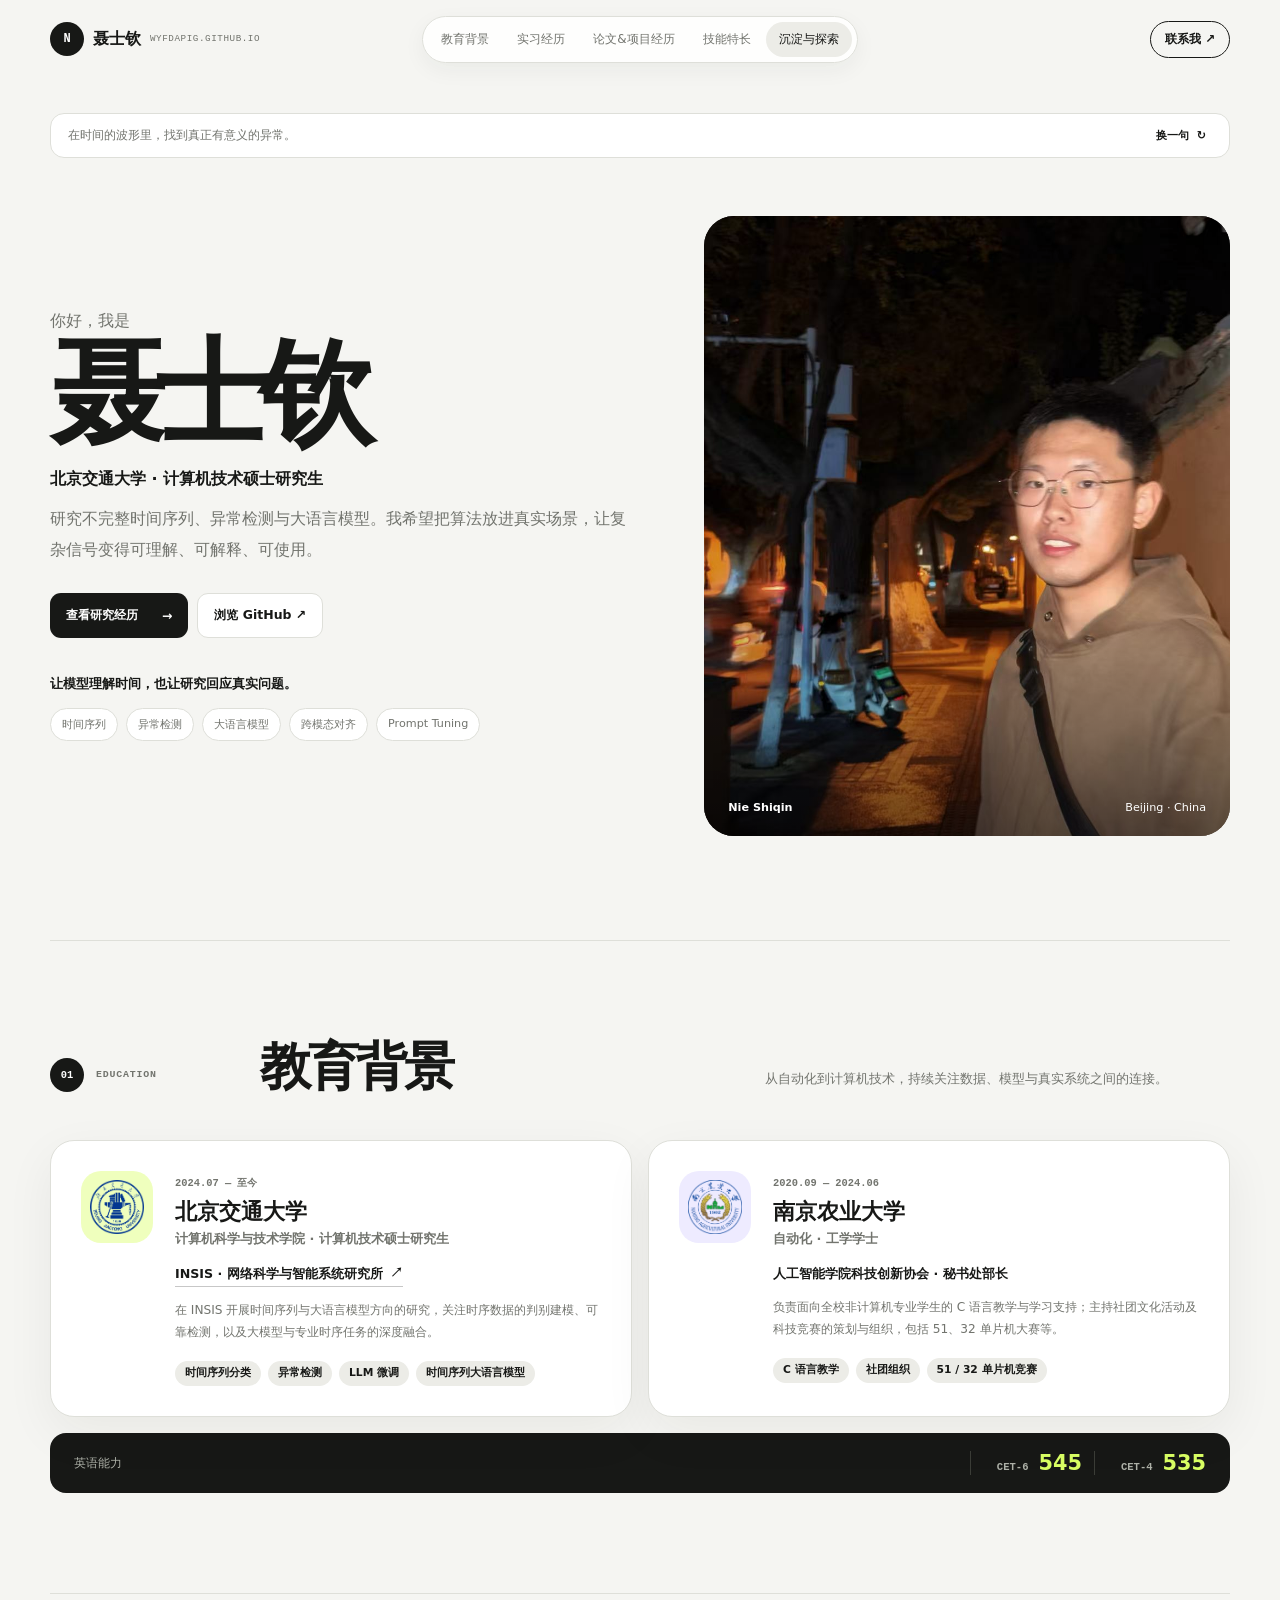
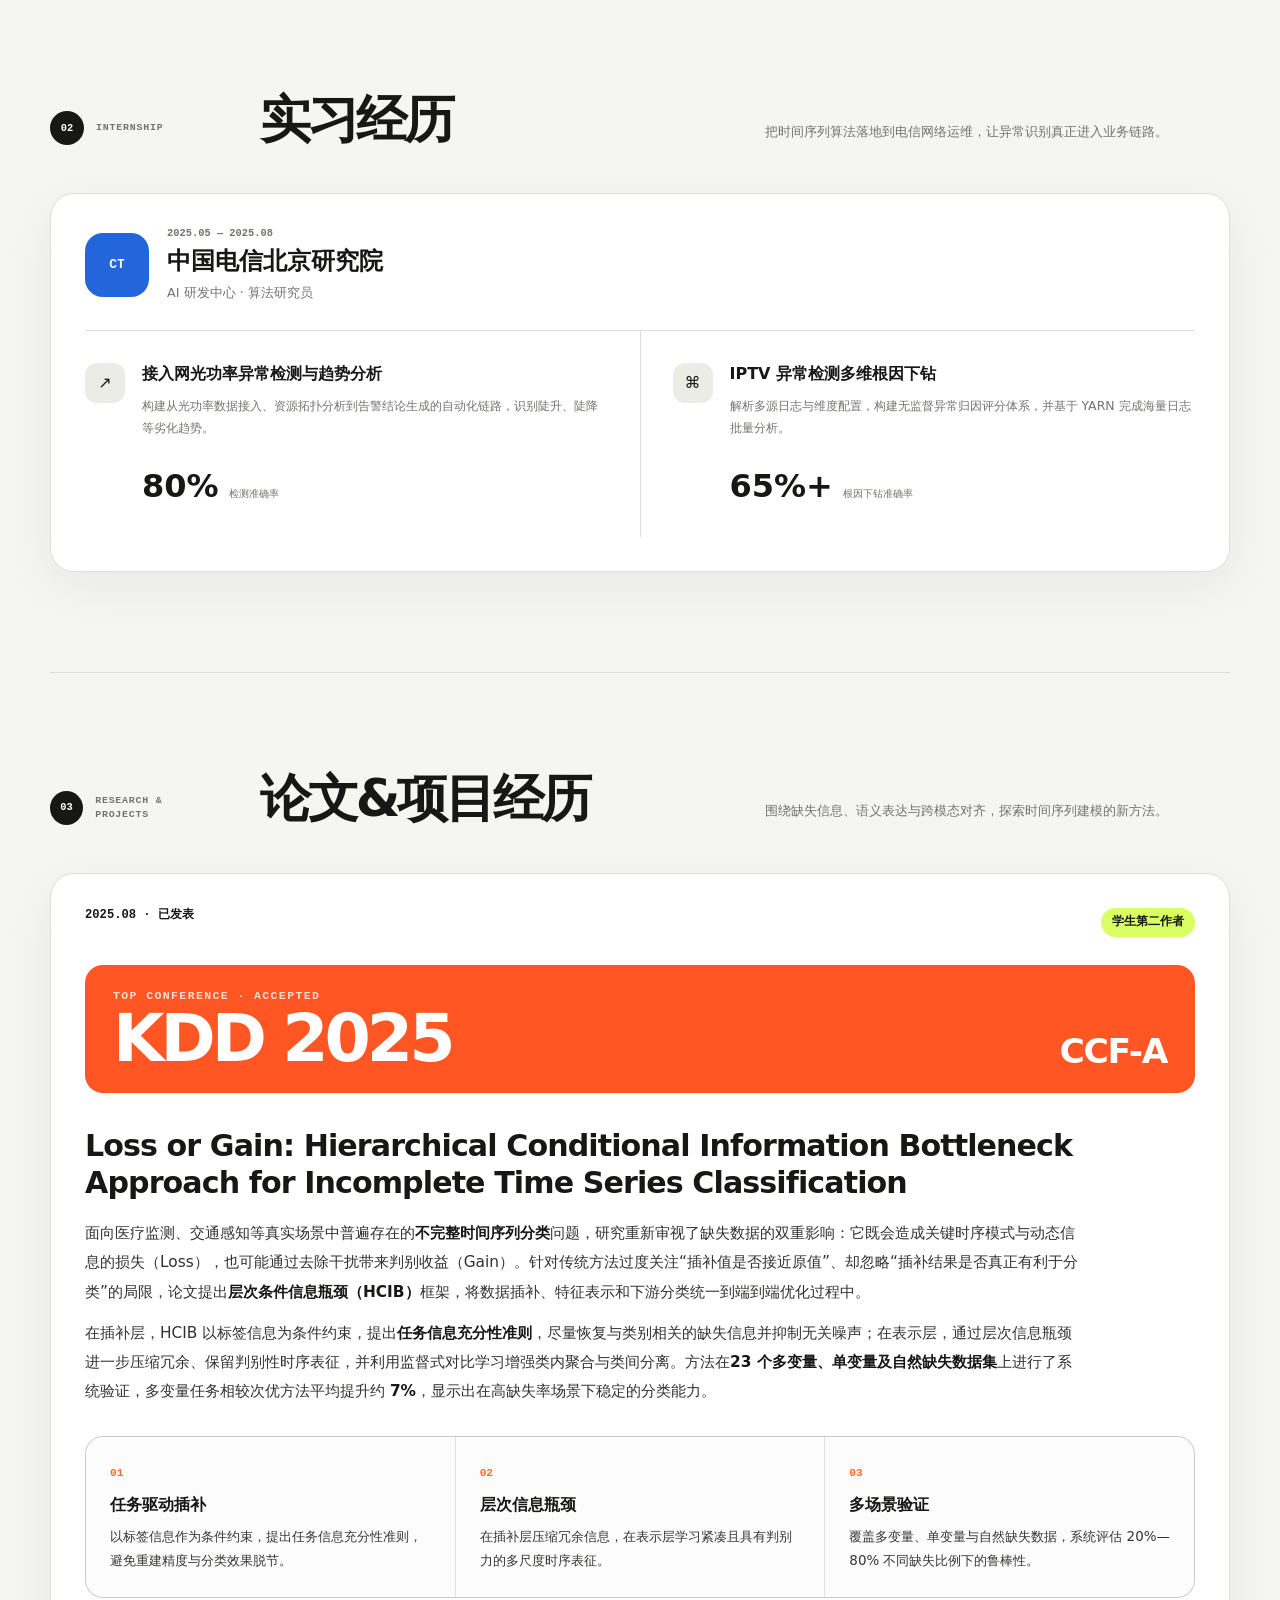
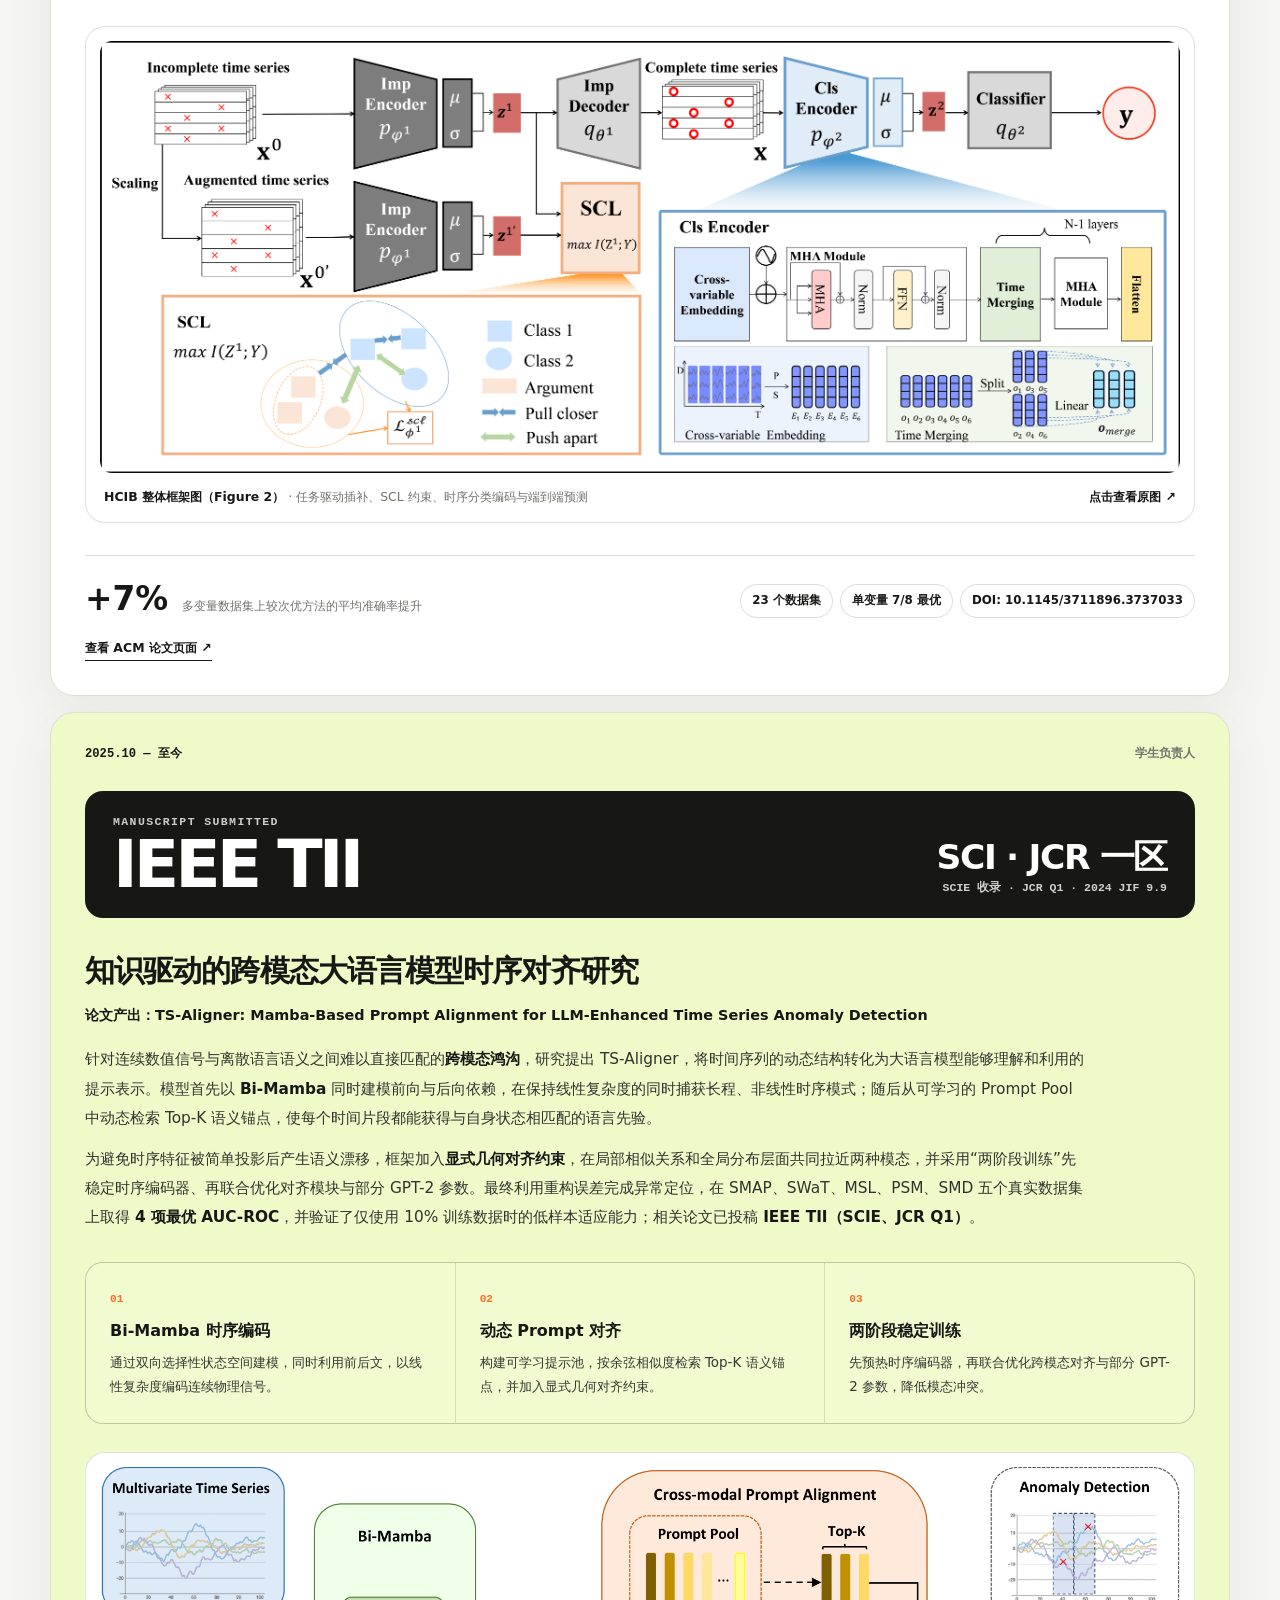
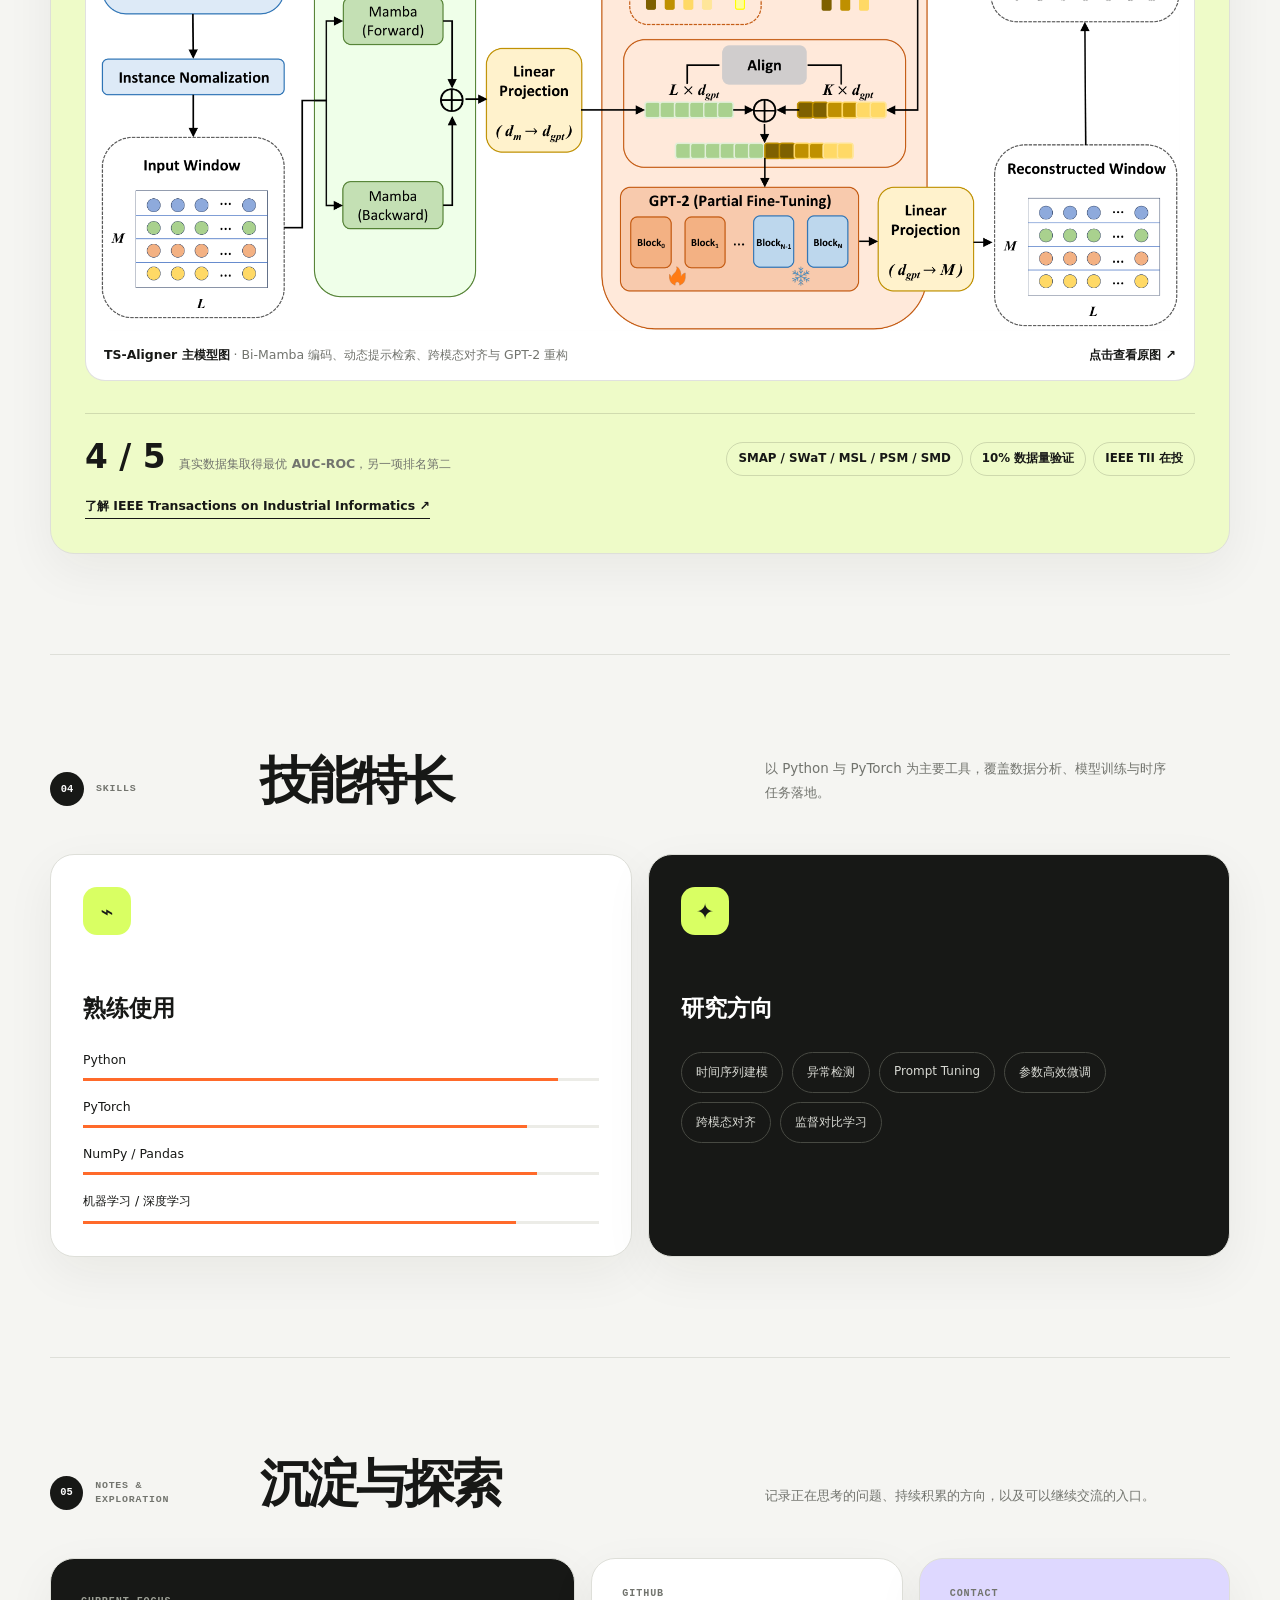
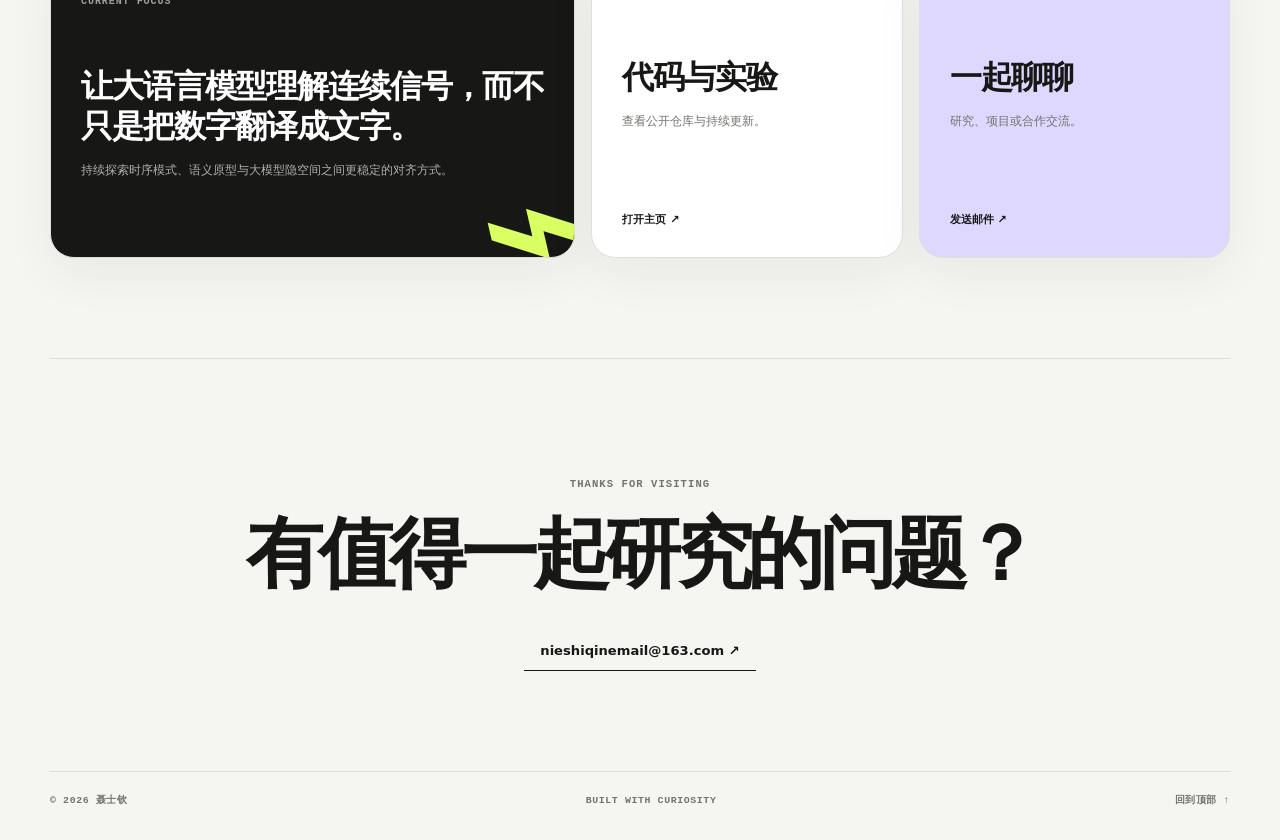
==== commit 7854a066: "Enrich education background and sharpen research figure" ====
--- a/index.html
+++ b/index.html
@@ -83,22 +83,41 @@
 
       <div class="education-grid">
         <article class="education-card card">
-          <div class="school-badge">BJTU</div>
+          <div class="school-badge">
+            <img src="assets/bjtu-logo.png" alt="北京交通大学校徽">
+          </div>
           <div class="school-copy">
             <time>2024.07 — 至今</time>
             <h3>北京交通大学</h3>
-            <p>计算机技术 · 硕士研究生</p>
-          </div>
-          <span class="card-arrow">↗</span>
+            <p class="education-degree">计算机科学与技术学院 · 计算机技术硕士研究生</p>
+            <a class="education-link" href="http://insis.bjtu.edu.cn/" target="_blank" rel="noreferrer">
+              INSIS · 网络科学与智能系统研究所 <span>↗</span>
+            </a>
+            <p class="education-note">在 INSIS 开展时间序列与大语言模型方向的研究，关注时序数据的判别建模、可靠检测，以及大模型与专业时序任务的深度融合。</p>
+            <ul class="education-tags" aria-label="北京交通大学研究方向">
+              <li>时间序列分类</li>
+              <li>异常检测</li>
+              <li>LLM 微调</li>
+              <li>时间序列大语言模型</li>
+            </ul>
+          </div>
         </article>
         <article class="education-card card">
-          <div class="school-badge light">NJAU</div>
+          <div class="school-badge light">
+            <img src="assets/njau-logo.png" alt="南京农业大学校徽">
+          </div>
           <div class="school-copy">
             <time>2020.09 — 2024.06</time>
             <h3>南京农业大学</h3>
-            <p>自动化 · 工学学士</p>
-          </div>
-          <span class="card-arrow">↗</span>
+            <p class="education-degree">自动化 · 工学学士</p>
+            <p class="education-role">人工智能学院科技创新协会 · 秘书处部长</p>
+            <p class="education-note">负责面向全校非计算机专业学生的 C 语言教学与学习支持；主持社团文化活动及科技竞赛的策划与组织，包括 51、32 单片机大赛等。</p>
+            <ul class="education-tags" aria-label="南京农业大学校园经历">
+              <li>C 语言教学</li>
+              <li>社团组织</li>
+              <li>51 / 32 单片机竞赛</li>
+            </ul>
+          </div>
         </article>
       </div>
 
--- a/styles.css
+++ b/styles.css
@@ -79,12 +79,22 @@
 .card{border:1px solid var(--line);border-radius:var(--radius);background:var(--surface);box-shadow:var(--shadow)}
 
 .education-grid{display:grid;grid-template-columns:1fr 1fr;gap:16px}
-.education-card{position:relative;display:flex;align-items:center;gap:22px;padding:28px}
-.school-badge{display:grid;place-items:center;width:68px;height:68px;border-radius:20px;color:var(--ink);background:var(--green);font:800 .7rem/1 var(--mono)}
-.school-badge.light{background:var(--lavender)}
+.education-card{position:relative;display:flex;align-items:flex-start;gap:22px;padding:30px}
+.school-badge{display:grid;place-items:center;flex:0 0 72px;width:72px;height:72px;padding:9px;border-radius:20px;background:color-mix(in srgb,var(--green) 42%,#fff);overflow:hidden}
+.school-badge.light{background:color-mix(in srgb,var(--lavender) 52%,#fff)}
+.school-badge img{display:block;width:100%;height:100%;object-fit:contain}
+.school-copy{min-width:0;flex:1}
 .school-copy time{color:var(--muted);font:600 .65rem/1 var(--mono)}
 .school-copy h3{margin:7px 0 5px;font-size:1.35rem}
-.school-copy p{margin:0;color:var(--muted);font-size:.8rem}
+.school-copy p{margin:0}
+.education-degree{color:var(--muted);font-size:.8rem;font-weight:620}
+.education-link,.education-role{display:inline-flex;align-items:center;gap:7px;margin-top:17px!important;color:var(--ink);font-size:.79rem;font-weight:760;line-height:1.5}
+.education-link{padding-bottom:2px;border-bottom:1px solid color-mix(in srgb,var(--ink) 24%,transparent);transition:border-color .2s,color .2s}
+.education-link:hover{color:#003690;border-color:#003690}
+.education-link span{font-family:var(--mono)}
+.education-note{margin-top:13px!important;color:var(--muted);font-size:.76rem;line-height:1.78}
+.education-tags{display:flex;flex-wrap:wrap;gap:7px;margin:18px 0 0;padding:0;list-style:none}
+.education-tags li{padding:7px 10px;border-radius:999px;background:var(--soft);color:var(--ink);font-size:.67rem;font-weight:650;line-height:1}
 .card-arrow{position:absolute;top:22px;right:22px}
 .language-row{display:grid;grid-template-columns:1fr auto auto;gap:12px;align-items:center;margin-top:16px;padding:18px 24px;border-radius:16px;background:var(--ink);color:#fff;font-size:.72rem}
 .language-row>span{color:#aeb1a8}
@@ -224,8 +234,11 @@
   .hero-actions{flex-direction:column}
   .button{justify-content:space-between}
   .portrait{border-radius:22px}
-  .education-card{align-items:flex-start;padding:22px}
-  .school-badge{width:54px;height:54px;border-radius:15px}
+  .education-card{gap:16px;padding:22px}
+  .school-badge{flex-basis:54px;width:54px;height:54px;padding:7px;border-radius:15px}
+  .school-copy h3{font-size:1.2rem}
+  .education-link,.education-role{margin-top:14px!important}
+  .education-note{font-size:.74rem}
   .card-arrow{display:none}
   .internship-card,.research-card,.skills-panel,.explore-card{padding:24px}
   .venue-banner{align-items:flex-start;flex-direction:column;padding:24px 20px}
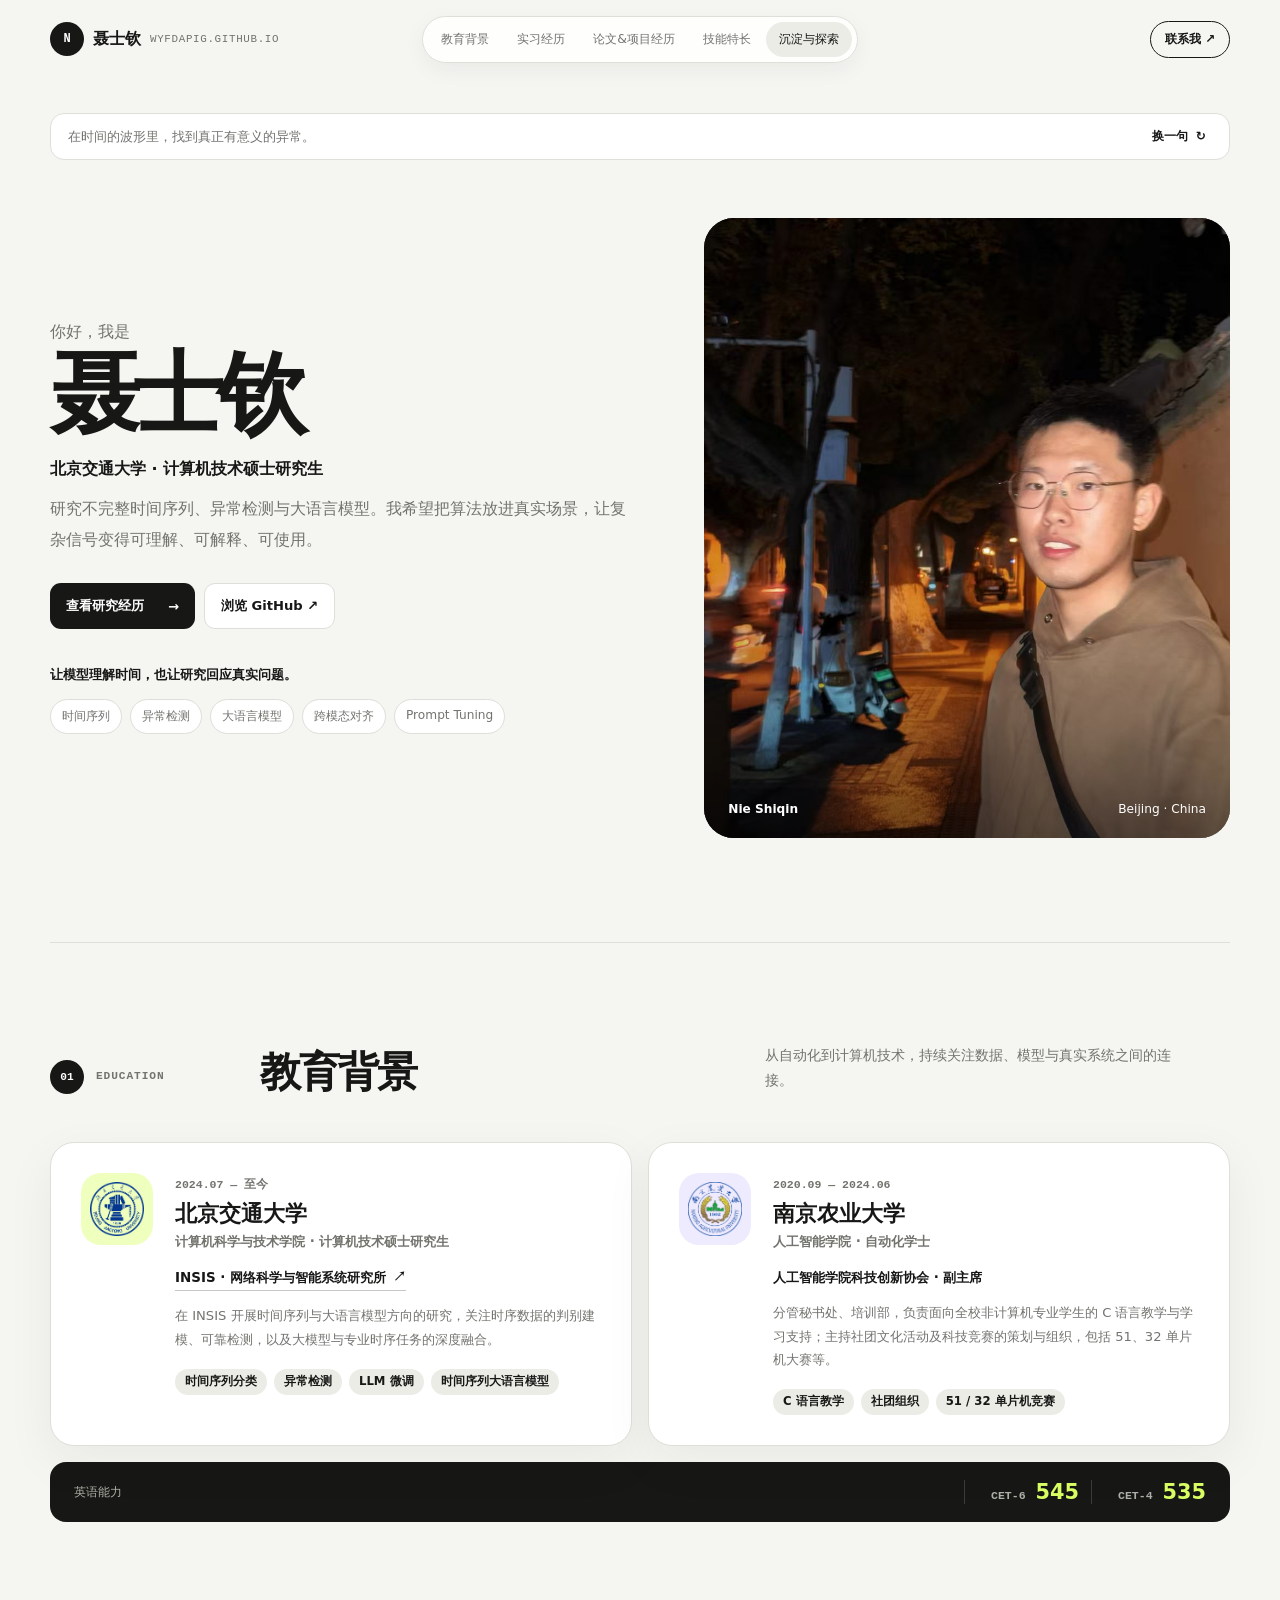
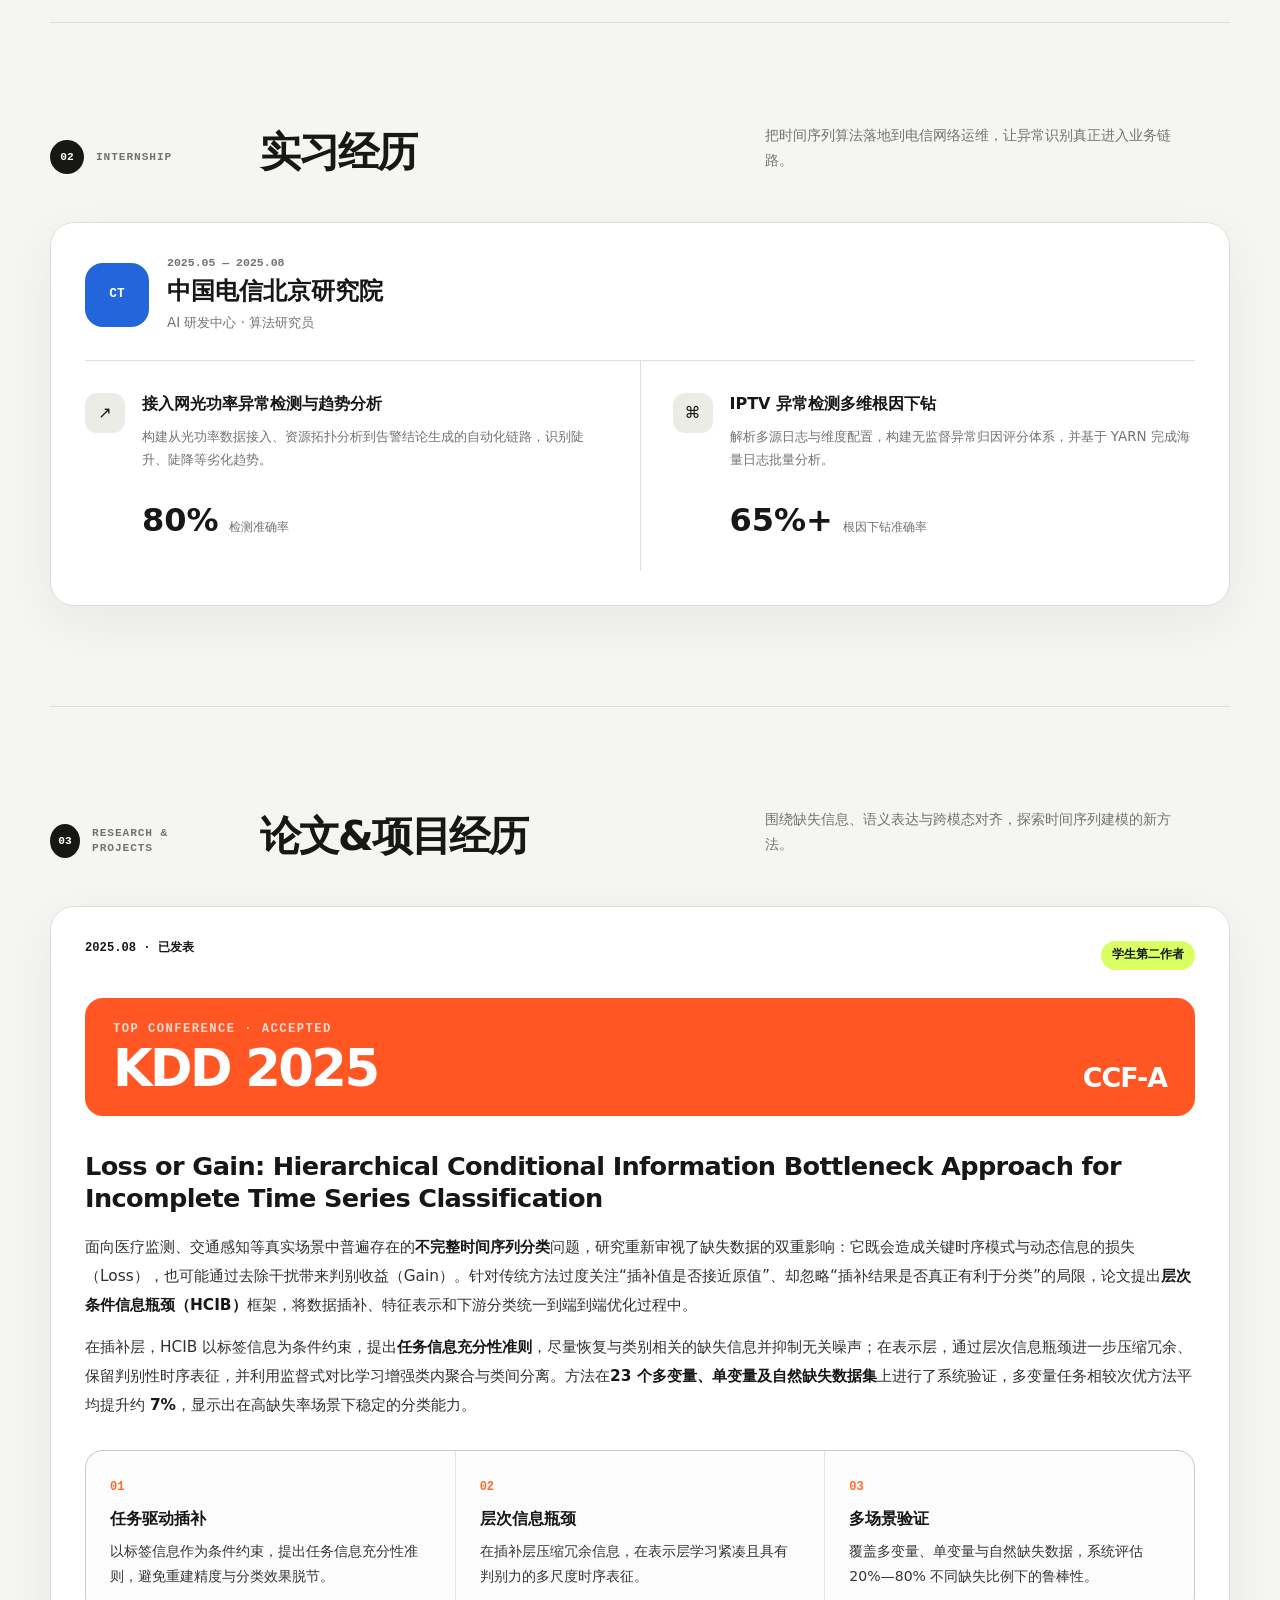
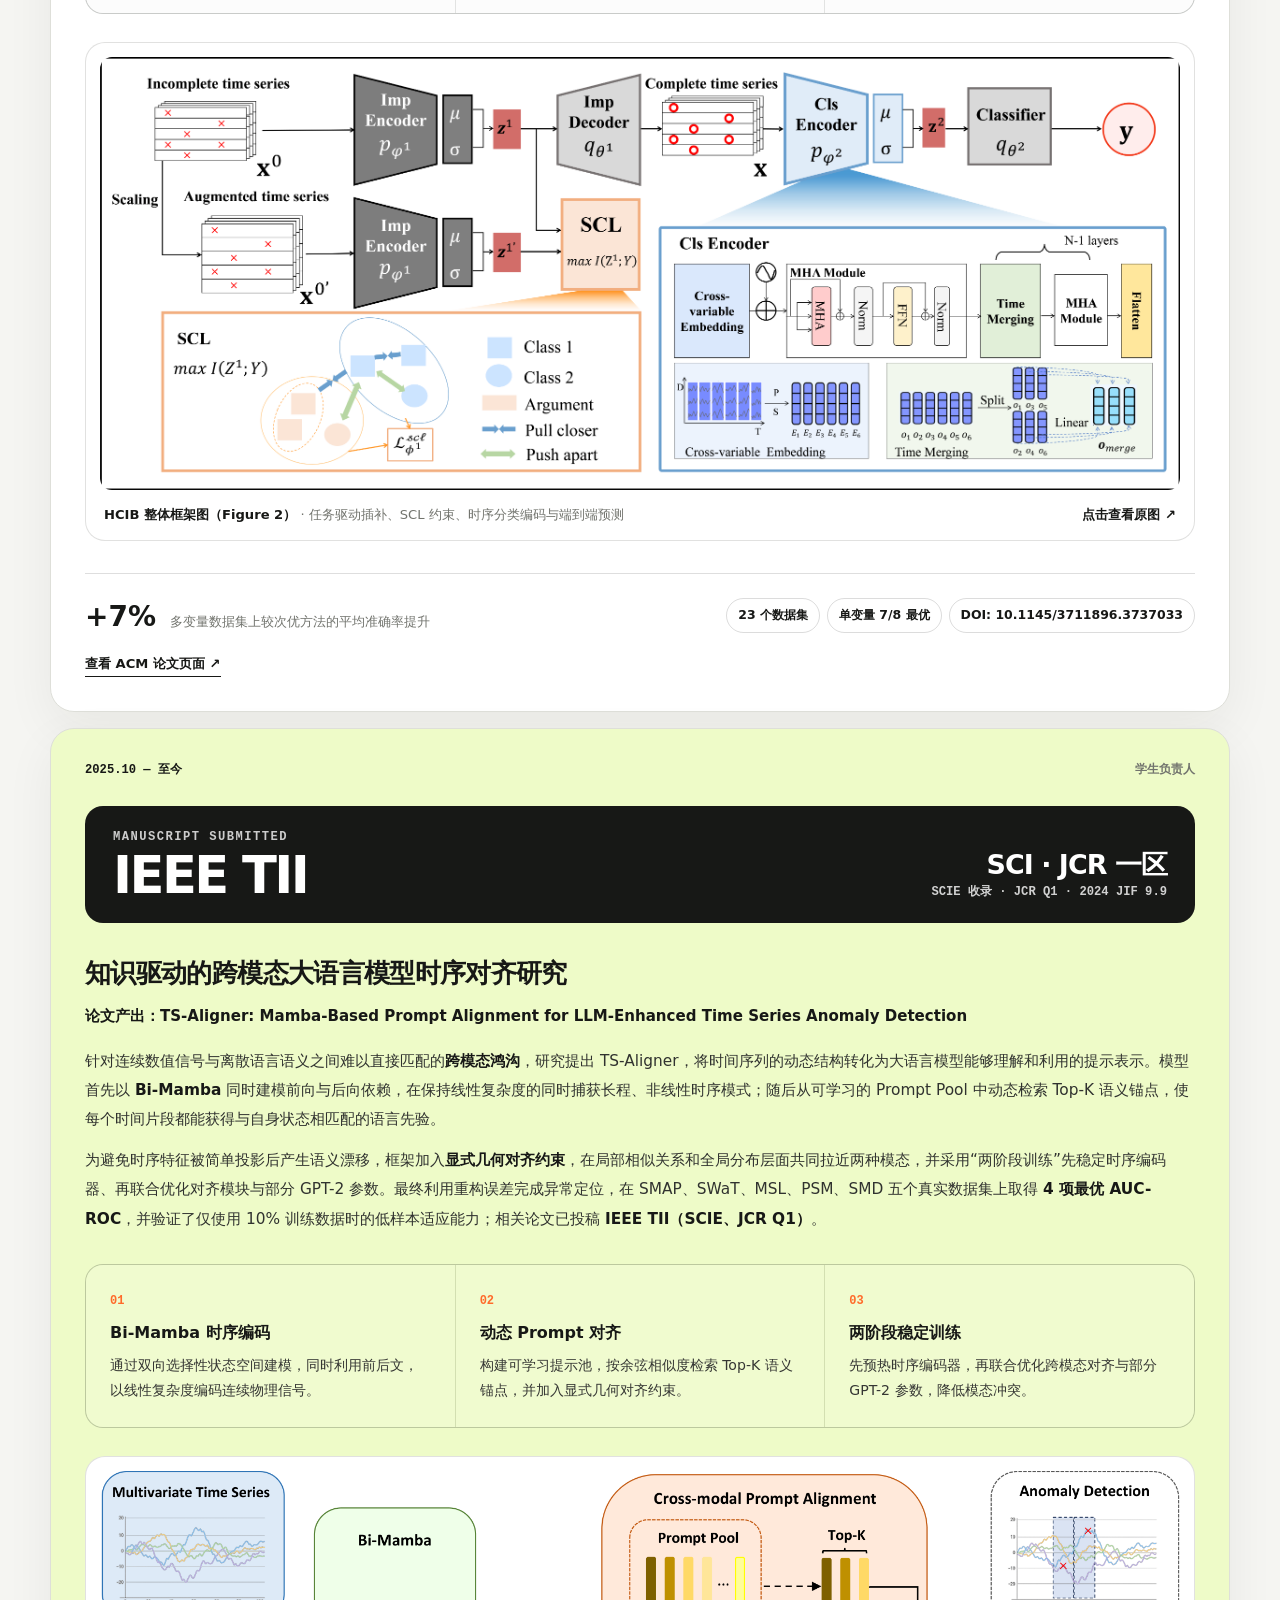
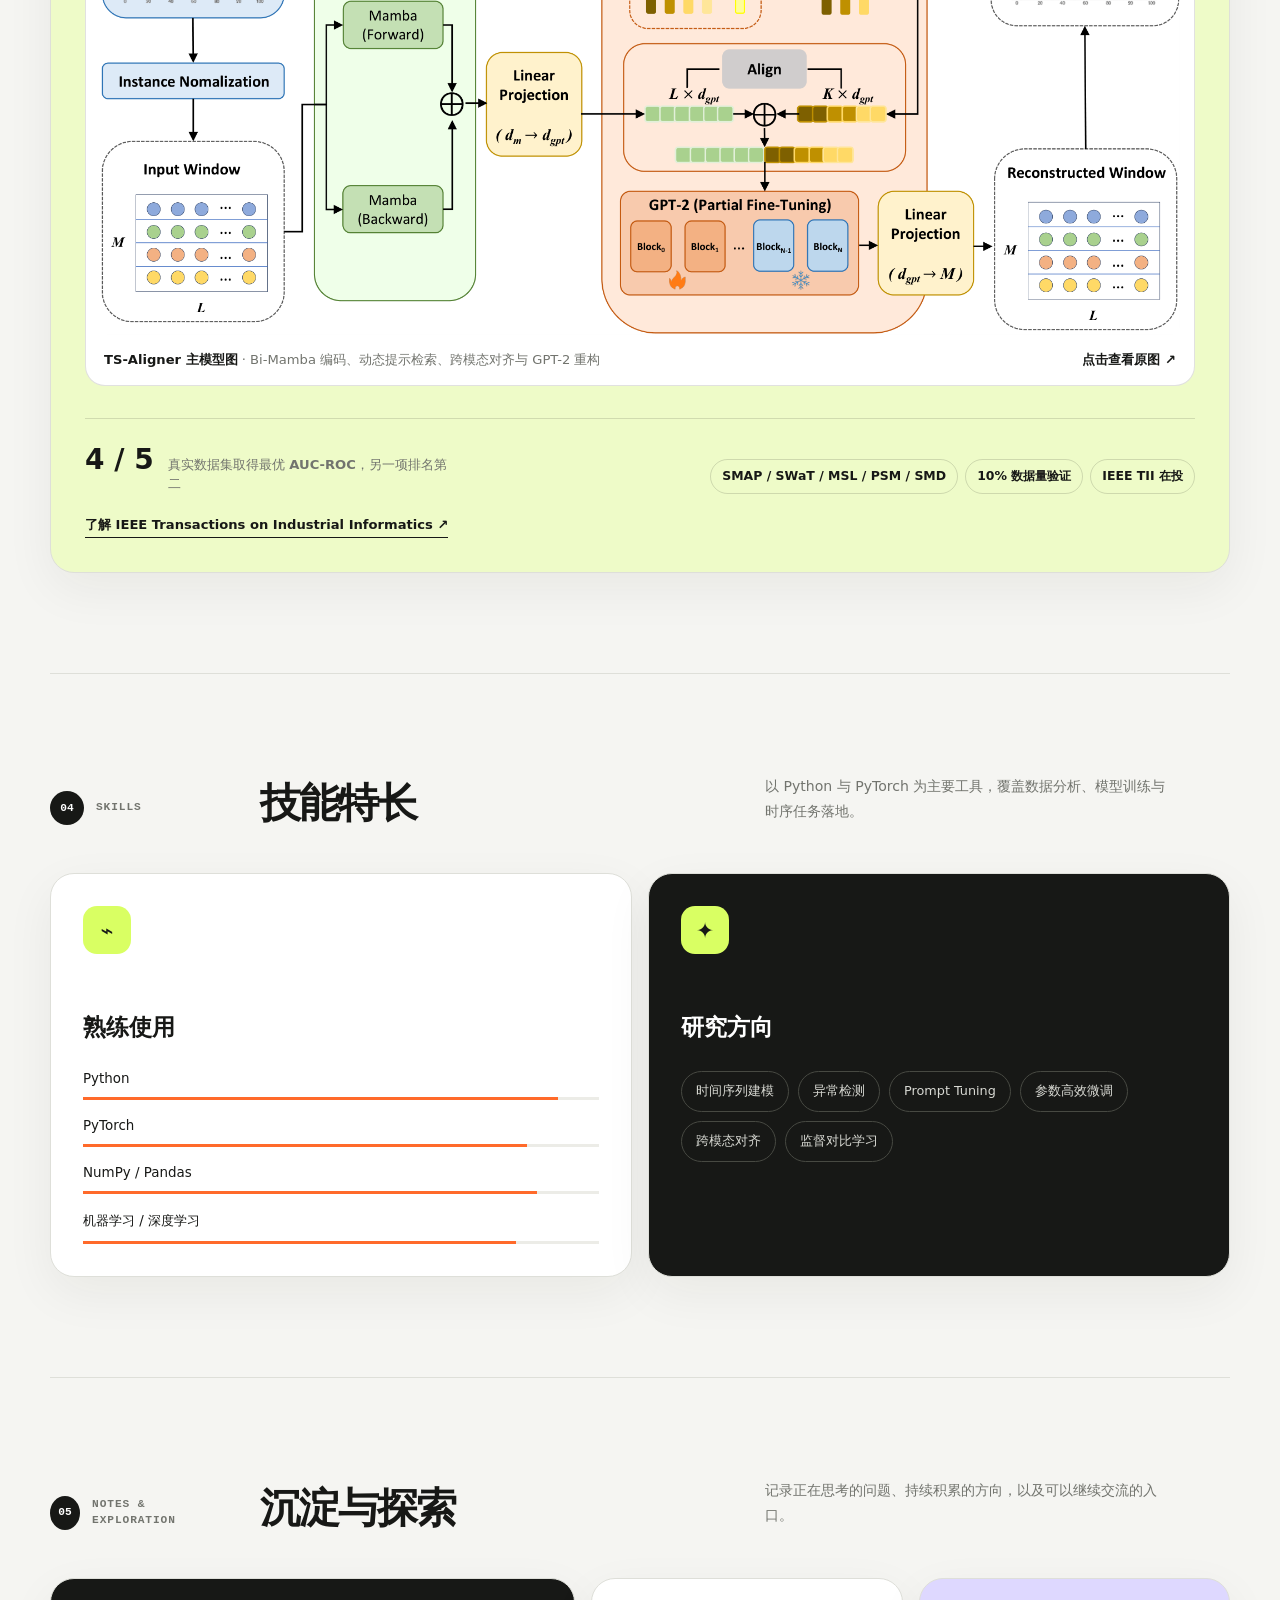
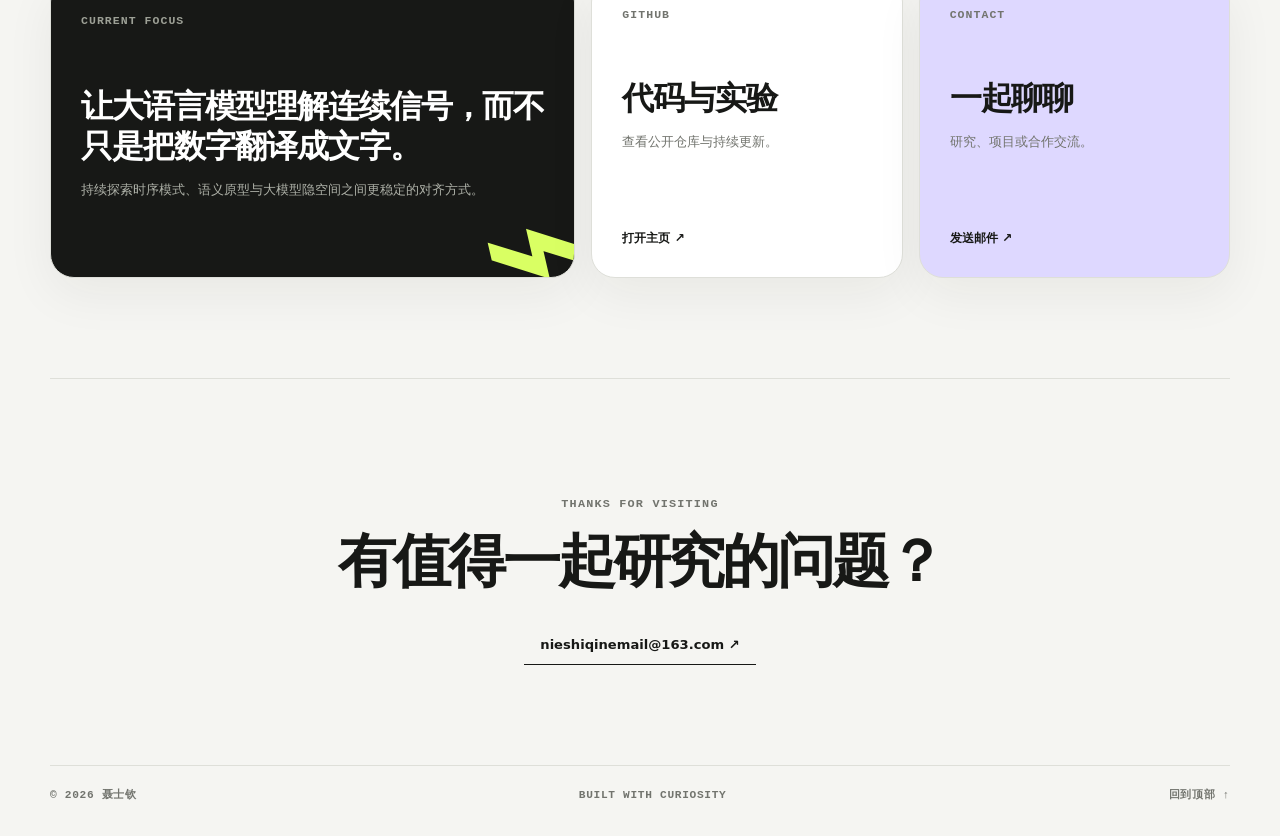
==== commit 250e2401: "Balance typography and update NJAU leadership role" ====
--- a/index.html
+++ b/index.html
@@ -109,9 +109,9 @@
           <div class="school-copy">
             <time>2020.09 — 2024.06</time>
             <h3>南京农业大学</h3>
-            <p class="education-degree">自动化 · 工学学士</p>
-            <p class="education-role">人工智能学院科技创新协会 · 秘书处部长</p>
-            <p class="education-note">负责面向全校非计算机专业学生的 C 语言教学与学习支持；主持社团文化活动及科技竞赛的策划与组织，包括 51、32 单片机大赛等。</p>
+            <p class="education-degree">人工智能学院 · 自动化学士</p>
+            <p class="education-role">人工智能学院科技创新协会 · 副主席</p>
+            <p class="education-note">分管秘书处、培训部，负责面向全校非计算机专业学生的 C 语言教学与学习支持；主持社团文化活动及科技竞赛的策划与组织，包括 51、32 单片机大赛等。</p>
             <ul class="education-tags" aria-label="南京农业大学校园经历">
               <li>C 语言教学</li>
               <li>社团组织</li>
--- a/styles.css
+++ b/styles.css
@@ -37,45 +37,45 @@
 .identity{display:flex;align-items:center;gap:9px;justify-self:start;font-weight:750}
 .identity-mark{display:grid;place-items:center;width:34px;height:34px;border-radius:50%;color:#fff;background:var(--ink);font:700 .75rem/1 var(--mono)}
 .identity-name{white-space:nowrap}
-.identity-domain{color:var(--muted);font:500 .58rem/1 var(--mono);letter-spacing:.06em}
+.identity-domain{color:var(--muted);font:500 .68rem/1 var(--mono);letter-spacing:.06em}
 .main-nav{display:flex;gap:2px;padding:5px;border:1px solid var(--line);border-radius:99px;background:rgba(255,255,255,.82);box-shadow:0 7px 22px rgba(28,30,24,.05)}
-.main-nav a{padding:9px 13px;border-radius:99px;color:var(--muted);font-size:.75rem;white-space:nowrap;transition:.2s}
+.main-nav a{padding:9px 13px;border-radius:99px;color:var(--muted);font-size:.78rem;white-space:nowrap;transition:.2s}
 .main-nav a:hover,.main-nav a.active{color:var(--ink);background:var(--soft)}
 .header-contact{justify-self:end;padding:9px 14px;border:1px solid var(--ink);border-radius:99px;font-size:.75rem;font-weight:700;transition:.2s}
 .header-contact:hover{color:#fff;background:var(--ink)}
 
 .hero{padding:35px 0 104px}
 .quote-bar{display:flex;align-items:center;justify-content:space-between;gap:24px;padding:13px 17px;border:1px solid var(--line);border-radius:14px;background:var(--surface)}
-.quote-bar p{margin:0;color:var(--muted);font-size:.78rem}
-.quote-bar button{flex:none;border:0;background:none;cursor:pointer;font-size:.7rem;font-weight:700}
+.quote-bar p{margin:0;color:var(--muted);font-size:.82rem}
+.quote-bar button{flex:none;border:0;background:none;cursor:pointer;font-size:.76rem;font-weight:700}
 .quote-bar button span{display:inline-block;margin-left:4px;transition:transform .35s}
 .quote-bar button:hover span{transform:rotate(180deg)}
 .hero-layout{display:grid;grid-template-columns:1fr .9fr;gap:70px;align-items:center;padding-top:58px}
 .hello{margin:0 0 10px;color:var(--muted);font-size:1rem}
-.hero h1{margin:0;font-size:clamp(4.4rem,9vw,8.7rem);line-height:.9;letter-spacing:-.09em}
+.hero h1{margin:0;font-size:clamp(4rem,7vw,6.4rem);line-height:.92;letter-spacing:-.075em}
 .hero-role{margin:24px 0 0;font-weight:700}
 .hero-intro{max-width:610px;margin:14px 0 0;color:var(--muted);font-size:1rem;line-height:1.9}
 .hero-actions{display:flex;gap:9px;margin-top:28px}
-.button{display:inline-flex;align-items:center;justify-content:space-between;gap:24px;padding:13px 16px;border-radius:11px;font-size:.78rem;font-weight:700;transition:transform .2s}
+.button{display:inline-flex;align-items:center;justify-content:space-between;gap:24px;padding:13px 16px;border-radius:11px;font-size:.82rem;font-weight:700;transition:transform .2s}
 .button:hover{transform:translateY(-3px)}
 .button-dark{color:#fff;background:var(--ink)}
 .button-light{border:1px solid var(--line);background:var(--surface)}
 .motto{margin:38px 0 15px;font-size:.8rem;font-weight:700}
 .hero-tags{display:flex;flex-wrap:wrap;gap:8px;list-style:none;padding:0;margin:0}
-.hero-tags li{padding:8px 11px;border:1px solid var(--line);border-radius:99px;background:var(--surface);color:var(--muted);font-size:.7rem}
+.hero-tags li{padding:8px 11px;border:1px solid var(--line);border-radius:99px;background:var(--surface);color:var(--muted);font-size:.76rem}
 .portrait{position:relative;margin:0;height:620px;border-radius:30px;overflow:hidden;background:#222}
 .portrait::after{content:"";position:absolute;inset:0;background:linear-gradient(to top,rgba(0,0,0,.5),transparent 38%);pointer-events:none}
 .portrait img{width:100%;height:100%;object-fit:cover;object-position:58% 50%;filter:saturate(.9) contrast(1.02)}
-.portrait figcaption{position:absolute;z-index:2;left:24px;right:24px;bottom:22px;display:flex;justify-content:space-between;color:#fff;font-size:.7rem}
+.portrait figcaption{position:absolute;z-index:2;left:24px;right:24px;bottom:22px;display:flex;justify-content:space-between;color:#fff;font-size:.76rem}
 .portrait figcaption span:first-child{font-weight:750}
 
 .content-section{padding:100px 0;border-top:1px solid var(--line)}
 .section-heading{display:grid;grid-template-columns:170px 1fr 1fr;gap:40px;align-items:end;margin-bottom:48px}
 .section-heading>div{display:flex;align-items:center;gap:12px}
-.section-heading>div p{margin:0;color:var(--muted);font:600 .62rem/1.4 var(--mono);letter-spacing:.08em}
-.section-number{display:grid;place-items:center;width:34px;height:34px;border-radius:50%;background:var(--ink);color:#fff;font:700 .65rem/1 var(--mono)}
-.section-heading h2{margin:0;font-size:clamp(2rem,4vw,4.2rem);line-height:1;letter-spacing:-.06em}
-.section-heading>p{max-width:410px;margin:0 0 2px;color:var(--muted);font-size:.84rem;line-height:1.75}
+.section-heading>div p{margin:0;color:var(--muted);font:600 .7rem/1.4 var(--mono);letter-spacing:.08em}
+.section-number{display:grid;place-items:center;width:34px;height:34px;border-radius:50%;background:var(--ink);color:#fff;font:700 .7rem/1 var(--mono)}
+.section-heading h2{margin:0;font-size:clamp(2rem,3.2vw,3.25rem);line-height:1.05;letter-spacing:-.05em}
+.section-heading>p{max-width:410px;margin:0 0 2px;color:var(--muted);font-size:.88rem;line-height:1.75}
 .card{border:1px solid var(--line);border-radius:var(--radius);background:var(--surface);box-shadow:var(--shadow)}
 
 .education-grid{display:grid;grid-template-columns:1fr 1fr;gap:16px}
@@ -84,38 +84,38 @@
 .school-badge.light{background:color-mix(in srgb,var(--lavender) 52%,#fff)}
 .school-badge img{display:block;width:100%;height:100%;object-fit:contain}
 .school-copy{min-width:0;flex:1}
-.school-copy time{color:var(--muted);font:600 .65rem/1 var(--mono)}
+.school-copy time{color:var(--muted);font:600 .72rem/1 var(--mono)}
 .school-copy h3{margin:7px 0 5px;font-size:1.35rem}
 .school-copy p{margin:0}
-.education-degree{color:var(--muted);font-size:.8rem;font-weight:620}
-.education-link,.education-role{display:inline-flex;align-items:center;gap:7px;margin-top:17px!important;color:var(--ink);font-size:.79rem;font-weight:760;line-height:1.5}
+.education-degree{color:var(--muted);font-size:.84rem;font-weight:620}
+.education-link,.education-role{display:inline-flex;align-items:center;gap:7px;margin-top:17px!important;color:var(--ink);font-size:.84rem;font-weight:760;line-height:1.5}
 .education-link{padding-bottom:2px;border-bottom:1px solid color-mix(in srgb,var(--ink) 24%,transparent);transition:border-color .2s,color .2s}
 .education-link:hover{color:#003690;border-color:#003690}
 .education-link span{font-family:var(--mono)}
-.education-note{margin-top:13px!important;color:var(--muted);font-size:.76rem;line-height:1.78}
+.education-note{margin-top:13px!important;color:var(--muted);font-size:.82rem;line-height:1.78}
 .education-tags{display:flex;flex-wrap:wrap;gap:7px;margin:18px 0 0;padding:0;list-style:none}
-.education-tags li{padding:7px 10px;border-radius:999px;background:var(--soft);color:var(--ink);font-size:.67rem;font-weight:650;line-height:1}
+.education-tags li{padding:7px 10px;border-radius:999px;background:var(--soft);color:var(--ink);font-size:.73rem;font-weight:650;line-height:1}
 .card-arrow{position:absolute;top:22px;right:22px}
-.language-row{display:grid;grid-template-columns:1fr auto auto;gap:12px;align-items:center;margin-top:16px;padding:18px 24px;border-radius:16px;background:var(--ink);color:#fff;font-size:.72rem}
+.language-row{display:grid;grid-template-columns:1fr auto auto;gap:12px;align-items:center;margin-top:16px;padding:18px 24px;border-radius:16px;background:var(--ink);color:#fff;font-size:.78rem}
 .language-row>span{color:#aeb1a8}
 .language-row div{display:flex;align-items:baseline;gap:10px;padding-left:26px;border-left:1px solid #3b3d37}
-.language-row strong{font:600 .66rem/1 var(--mono);color:#aeb1a8}
+.language-row strong{font:600 .72rem/1 var(--mono);color:#aeb1a8}
 .language-row b{font-size:1.3rem;color:var(--green)}
 
 .internship-card{padding:34px}
 .internship-company{display:flex;align-items:center;gap:18px;padding-bottom:28px;border-bottom:1px solid var(--line)}
 .company-logo{display:grid;place-items:center;width:64px;height:64px;border-radius:18px;color:#fff;background:#2365da;font:800 .8rem/1 var(--mono)}
-.internship-company p{margin:0 0 6px;color:var(--muted);font:600 .65rem/1 var(--mono)}
+.internship-company p{margin:0 0 6px;color:var(--muted);font:600 .72rem/1 var(--mono)}
 .internship-company h3{margin:0 0 5px;font-size:1.5rem}
-.internship-company div span{color:var(--muted);font-size:.8rem}
+.internship-company div span{color:var(--muted);font-size:.84rem}
 .internship-projects{display:grid;grid-template-columns:1fr 1fr;gap:1px;background:var(--line)}
 .mini-project{display:grid;grid-template-columns:auto 1fr;gap:17px;padding:32px;background:var(--surface)}
 .mini-project:first-child{padding-left:0}.mini-project:last-child{padding-right:0}
 .mini-icon{display:grid;place-items:center;width:40px;height:40px;border-radius:12px;background:var(--soft)}
 .mini-project h4{margin:1px 0 10px;font-size:1rem}
-.mini-project p{margin:0;color:var(--muted);font-size:.78rem;line-height:1.75}
+.mini-project p{margin:0;color:var(--muted);font-size:.84rem;line-height:1.75}
 .mini-project strong{grid-column:2;display:flex;align-items:baseline;gap:10px;margin-top:12px;font-size:2rem}
-.mini-project strong small{color:var(--muted);font-size:.65rem;font-weight:500}
+.mini-project strong small{color:var(--muted);font-size:.72rem;font-weight:500}
 
 .research-list{display:grid;gap:16px}
 .research-card{position:relative;padding:34px;overflow:hidden}
@@ -126,36 +126,36 @@
 .venue-banner{display:flex;align-items:flex-end;justify-content:space-between;gap:30px;margin:28px 0 34px;padding:25px 28px;border-radius:18px;color:#fff;background:var(--ink)}
 .research-kdd .venue-banner{background:#ff5624}
 .venue-banner>div:first-child{display:grid;gap:9px}
-.venue-kicker{font:750 .72rem/1 var(--mono);letter-spacing:.12em;opacity:.78}
-.venue-name{font-size:clamp(2.25rem,5.2vw,4.75rem);line-height:.86;letter-spacing:-.06em}
+.venue-kicker{font:750 .76rem/1 var(--mono);letter-spacing:.12em;opacity:.78}
+.venue-name{font-size:clamp(2.2rem,4vw,3.6rem);line-height:.9;letter-spacing:-.05em}
 .venue-rank-group{display:grid;justify-items:end;gap:8px}
-.venue-rank{font-size:clamp(1.35rem,2.7vw,2.45rem);font-weight:900;line-height:.95;letter-spacing:-.04em;white-space:nowrap}
-.venue-note{font:650 .72rem/1 var(--mono);opacity:.8}
-.research-card h3{max-width:1040px;margin:0 0 18px;font-size:clamp(1.5rem,2.35vw,2.35rem);line-height:1.24;letter-spacing:-.03em}
-.research-card .paper-title-en{max-width:1000px;margin:-4px 0 18px;color:var(--ink);font-size:.9rem;font-weight:760;line-height:1.65}
-.research-summary{display:grid;gap:12px;max-width:1000px}
+.venue-rank{font-size:clamp(1.3rem,2.1vw,2rem);font-weight:900;line-height:.95;letter-spacing:-.035em;white-space:nowrap}
+.venue-note{font:650 .76rem/1 var(--mono);opacity:.8}
+.research-card h3{width:100%;margin:0 0 18px;font-size:clamp(1.45rem,2vw,2rem);line-height:1.28;letter-spacing:-.025em}
+.research-card .paper-title-en{width:100%;margin:-4px 0 18px;color:var(--ink);font-size:.94rem;font-weight:760;line-height:1.65}
+.research-summary{display:grid;gap:12px;width:100%}
 .research-summary p{margin:0;color:color-mix(in srgb,var(--ink) 72%,var(--muted));font-size:.96rem;font-weight:510;line-height:1.9}
 .research-summary strong{color:var(--ink);font-weight:850}
 .research-details{display:grid;grid-template-columns:repeat(3,1fr);gap:1px;margin-top:30px;border:1px solid color-mix(in srgb,var(--ink) 12%,transparent);border-radius:18px;overflow:hidden;background:color-mix(in srgb,var(--ink) 12%,transparent)}
 .research-details>div{padding:24px;background:color-mix(in srgb,var(--surface) 91%,transparent)}
 .research-tii .research-details>div{background:color-mix(in srgb,var(--green-soft) 88%,#fff)}
-.research-details span{font:750 .7rem/1 var(--mono);color:var(--orange)}
+.research-details span{font:750 .75rem/1 var(--mono);color:var(--orange)}
 .research-details h4{margin:15px 0 9px;font-size:1rem}
-.research-details p{margin:0;color:color-mix(in srgb,var(--ink) 67%,var(--muted));font-size:.84rem;font-weight:520;line-height:1.78}
+.research-details p{margin:0;color:color-mix(in srgb,var(--ink) 67%,var(--muted));font-size:.88rem;font-weight:520;line-height:1.78}
 .paper-figure{margin:28px 0 0;padding:14px;border:1px solid color-mix(in srgb,var(--ink) 13%,transparent);border-radius:20px;background:#fff}
 .paper-figure a{display:block;border-radius:12px;overflow:hidden;background:#fff}
 .paper-figure img{display:block;width:100%;height:auto;transition:transform .3s}
 .paper-figure a:hover img{transform:scale(1.012)}
-.paper-figure figcaption{display:flex;justify-content:space-between;gap:20px;padding:14px 4px 1px;color:var(--muted);font-size:.78rem;font-weight:520;line-height:1.6}
+.paper-figure figcaption{display:flex;justify-content:space-between;gap:20px;padding:14px 4px 1px;color:var(--muted);font-size:.82rem;font-weight:520;line-height:1.6}
 .paper-figure figcaption b{color:var(--ink)}
 .paper-figure figcaption span:last-child{flex:none;font-weight:700;color:var(--ink)}
 .research-bottom{display:flex;align-items:end;justify-content:space-between;gap:30px;margin-top:32px;padding-top:24px;border-top:1px solid color-mix(in srgb,var(--ink) 14%,transparent)}
 .research-bottom>div{display:flex;align-items:baseline;gap:14px}
-.research-bottom strong{font-size:2.05rem}
-.research-bottom div span{max-width:290px;color:var(--muted);font-size:.78rem;font-weight:560;line-height:1.5}
+.research-bottom strong{font-size:1.75rem}
+.research-bottom div span{max-width:290px;color:var(--muted);font-size:.82rem;font-weight:560;line-height:1.5}
 .research-bottom ul{display:flex;flex-wrap:wrap;justify-content:flex-end;gap:7px;list-style:none;padding:0;margin:0}
-.research-bottom li{padding:8px 11px;border:1px solid color-mix(in srgb,var(--ink) 15%,transparent);border-radius:99px;font-size:.74rem;font-weight:650}
-.paper-link{display:inline-block;margin-top:22px;padding-bottom:3px;border-bottom:1px solid currentColor;font-size:.78rem;font-weight:780}
+.research-bottom li{padding:8px 11px;border:1px solid color-mix(in srgb,var(--ink) 15%,transparent);border-radius:99px;font-size:.78rem;font-weight:650}
+.paper-link{display:inline-block;margin-top:22px;padding-bottom:3px;border-bottom:1px solid currentColor;font-size:.82rem;font-weight:780}
 
 .skills-layout{display:grid;grid-template-columns:1fr 1fr;gap:16px}
 .skills-panel{position:relative;padding:32px;min-height:390px}
@@ -163,29 +163,29 @@
 .skill-symbol{display:grid;place-items:center;width:48px;height:48px;border-radius:14px;background:var(--green);color:var(--ink);font-size:1.35rem}
 .skills-panel h3{margin:58px 0 28px;font-size:1.45rem}
 .skill-list{display:grid;gap:18px;list-style:none;padding:0;margin:0}
-.skill-list li{position:relative;padding-bottom:11px;border-bottom:3px solid var(--soft);font-size:.78rem}
+.skill-list li{position:relative;padding-bottom:11px;border-bottom:3px solid var(--soft);font-size:.84rem}
 .skill-list i{position:absolute;left:0;bottom:-3px;width:var(--level);height:3px;background:var(--orange)}
 .skill-cloud{display:flex;flex-wrap:wrap;align-content:flex-start;gap:9px}
-.skill-cloud span{padding:11px 14px;border:1px solid #474942;border-radius:99px;color:#d8d9d3;font-size:.75rem}
+.skill-cloud span{padding:11px 14px;border:1px solid #474942;border-radius:99px;color:#d8d9d3;font-size:.8rem}
 
 .explore-grid{display:grid;grid-template-columns:1.35fr .8fr .8fr;gap:16px}
 .explore-card{position:relative;min-height:300px;padding:30px;overflow:hidden}
 .explore-card.large{color:#fff;background:var(--ink)}
-.explore-label{color:var(--muted);font:600 .63rem/1 var(--mono);letter-spacing:.09em}
+.explore-label{color:var(--muted);font:600 .72rem/1 var(--mono);letter-spacing:.09em}
 .explore-card.large .explore-label{color:#9da096}
 .explore-card h3{margin:58px 0 13px;font-size:clamp(1.35rem,2.5vw,2.3rem);line-height:1.25;letter-spacing:-.035em}
-.explore-card p{max-width:500px;margin:0;color:var(--muted);font-size:.78rem;line-height:1.7}
+.explore-card p{max-width:500px;margin:0;color:var(--muted);font-size:.84rem;line-height:1.7}
 .explore-card.large p{color:#aeb1a8}
 .explore-decoration{position:absolute;right:-20px;bottom:-65px;color:var(--green);font-size:12rem;line-height:1;transform:rotate(-13deg)}
 .link-card{display:flex;flex-direction:column}
-.link-card>span:last-child{margin-top:auto;font-size:.7rem;font-weight:700}
+.link-card>span:last-child{margin-top:auto;font-size:.76rem;font-weight:700}
 .email-card{background:var(--lavender)}
 
 .closing{padding:120px 0 100px;text-align:center;border-top:1px solid var(--line)}
-.closing p{margin:0 0 14px;color:var(--muted);font:600 .66rem/1 var(--mono);letter-spacing:.1em}
-.closing h2{margin:0 0 24px;font-size:clamp(2.4rem,6vw,5.8rem);letter-spacing:-.07em}
+.closing p{margin:0 0 14px;color:var(--muted);font:600 .74rem/1 var(--mono);letter-spacing:.1em}
+.closing h2{margin:0 0 24px;font-size:clamp(2.35rem,4.5vw,4.2rem);letter-spacing:-.055em}
 .closing a{display:inline-block;padding:12px 16px;border-bottom:1px solid var(--ink);font-size:.82rem;font-weight:700}
-.site-footer{display:flex;justify-content:space-between;gap:20px;padding:24px 0 34px;border-top:1px solid var(--line);color:var(--muted);font:600 .62rem/1 var(--mono);letter-spacing:.06em}
+.site-footer{display:flex;justify-content:space-between;gap:20px;padding:24px 0 34px;border-top:1px solid var(--line);color:var(--muted);font:600 .7rem/1 var(--mono);letter-spacing:.06em}
 
 @media(max-width:1020px){
   .identity-domain,.header-contact{display:none}
@@ -206,16 +206,16 @@
   .identity-name{font-size:.86rem}
   .main-nav{position:fixed;left:12px;right:12px;bottom:12px;z-index:40;display:flex;overflow-x:auto;justify-content:flex-start;padding:6px;box-shadow:0 12px 34px rgba(0,0,0,.16);scrollbar-width:none}
   .main-nav::-webkit-scrollbar{display:none}
-  .main-nav a{flex:none;padding:9px 11px;font-size:.7rem}
+  .main-nav a{flex:none;padding:9px 11px;font-size:.74rem}
   .hero{padding-top:18px}
   .quote-bar{align-items:flex-start}
   .quote-bar p{line-height:1.6}
   .hero-layout{grid-template-columns:1fr;padding-top:42px}
-  .hero h1{font-size:clamp(4rem,21vw,6.4rem)}
+  .hero h1{font-size:clamp(3.5rem,17vw,4.8rem)}
   .portrait{height:min(128vw,580px)}
   .section-heading{grid-template-columns:1fr;gap:17px;margin-bottom:34px}
   .section-heading>p{grid-column:1}
-  .section-heading h2{font-size:2.6rem}
+  .section-heading h2{font-size:2.3rem}
   .content-section{padding:78px 0}
   .education-grid,.internship-projects,.skills-layout,.explore-grid{grid-template-columns:1fr}
   .research-details{grid-template-columns:1fr}
@@ -238,13 +238,13 @@
   .school-badge{flex-basis:54px;width:54px;height:54px;padding:7px;border-radius:15px}
   .school-copy h3{font-size:1.2rem}
   .education-link,.education-role{margin-top:14px!important}
-  .education-note{font-size:.74rem}
+  .education-note{font-size:.8rem}
   .card-arrow{display:none}
   .internship-card,.research-card,.skills-panel,.explore-card{padding:24px}
   .venue-banner{align-items:flex-start;flex-direction:column;padding:24px 20px}
   .venue-rank-group{justify-items:start}
-  .venue-name{font-size:2.75rem}
-  .venue-rank{font-size:1.55rem}
+  .venue-name{font-size:2.35rem}
+  .venue-rank{font-size:1.4rem}
   .paper-figure figcaption{flex-direction:column;gap:7px}
   .mini-project{grid-template-columns:1fr}
   .mini-project strong{grid-column:1}
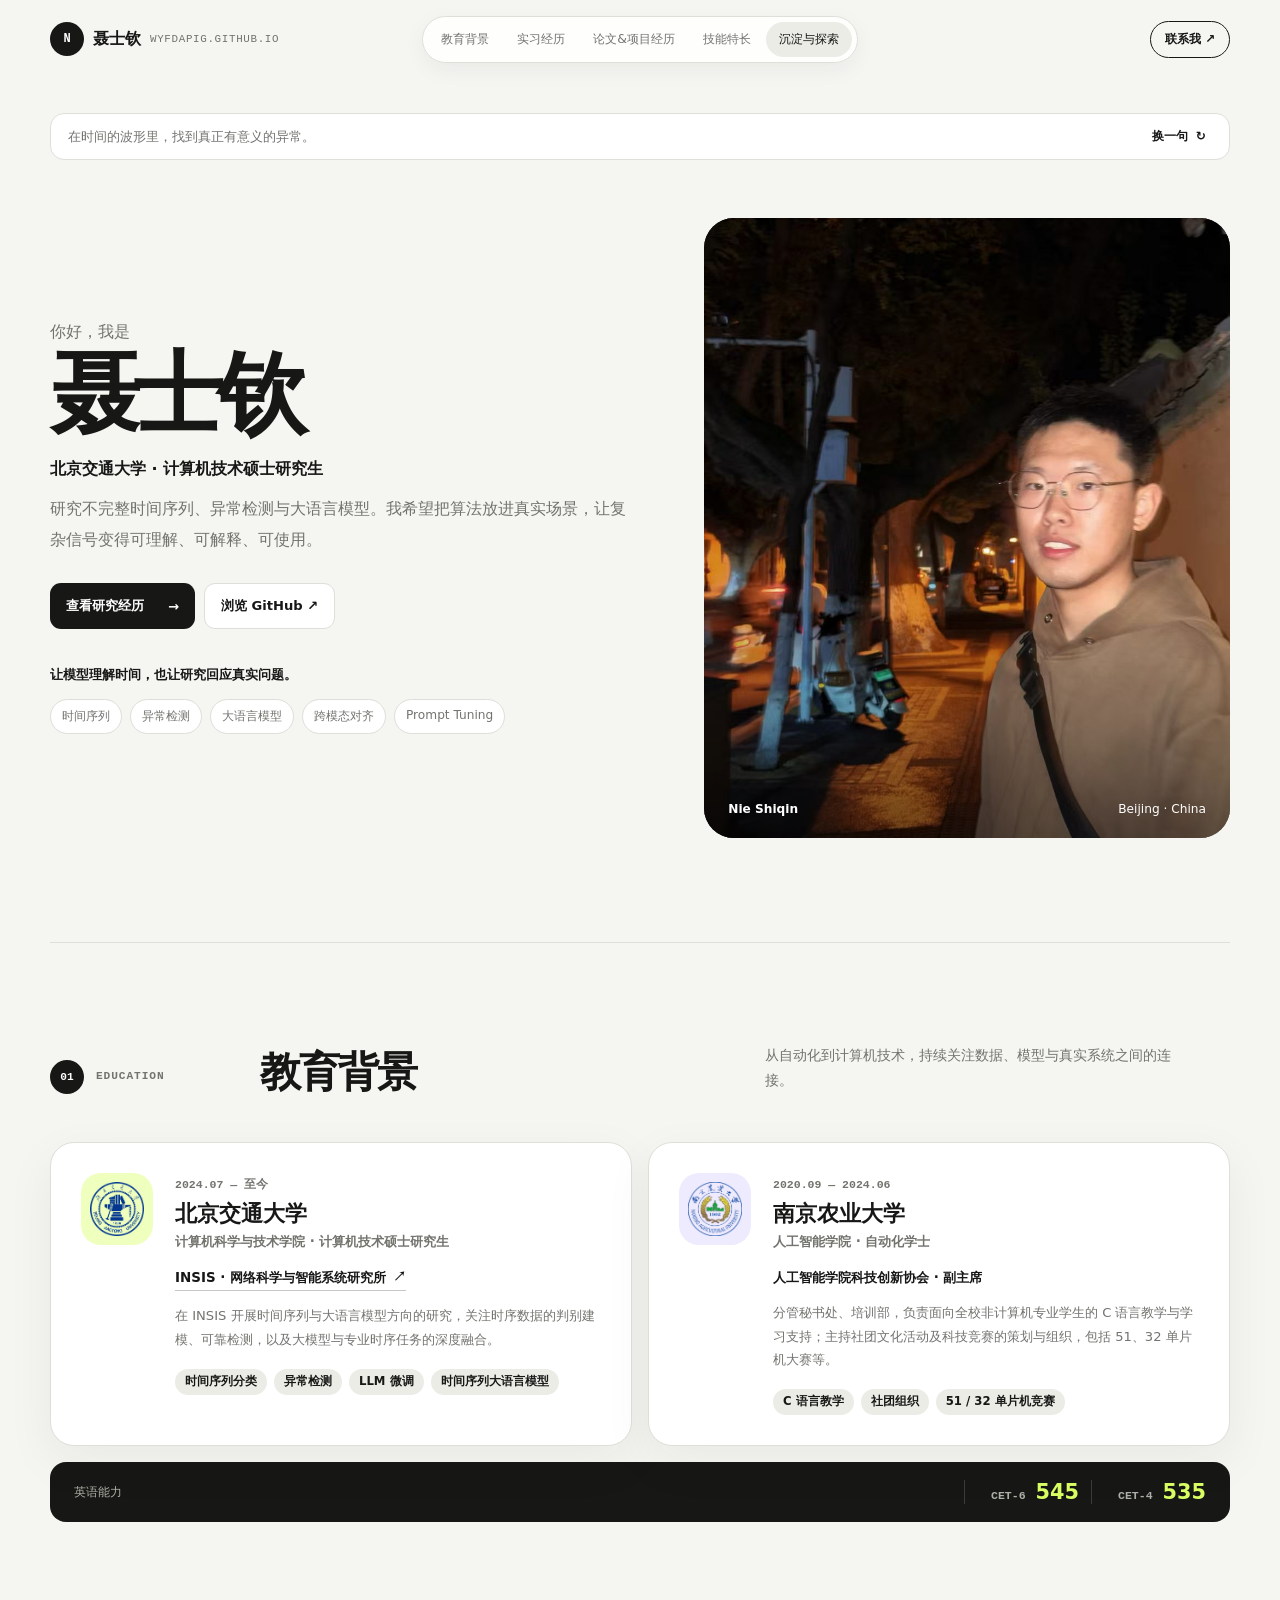
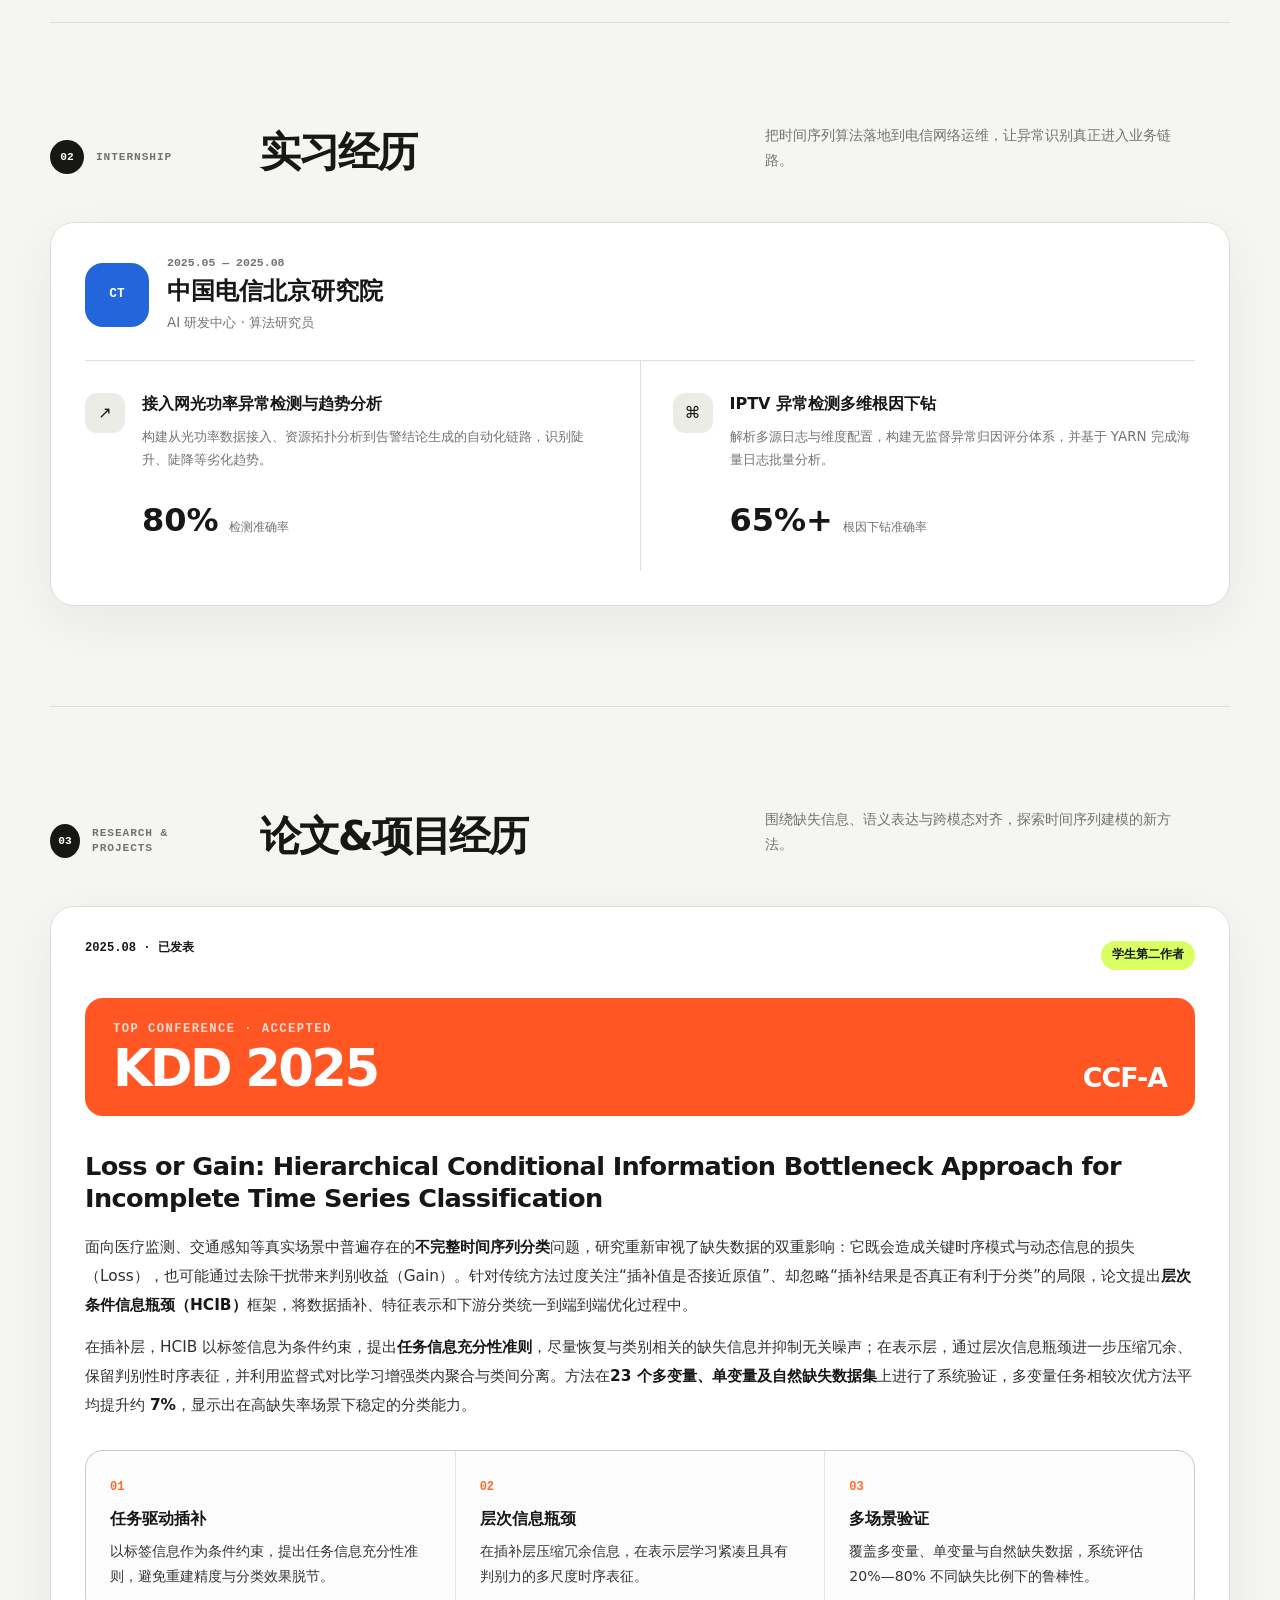
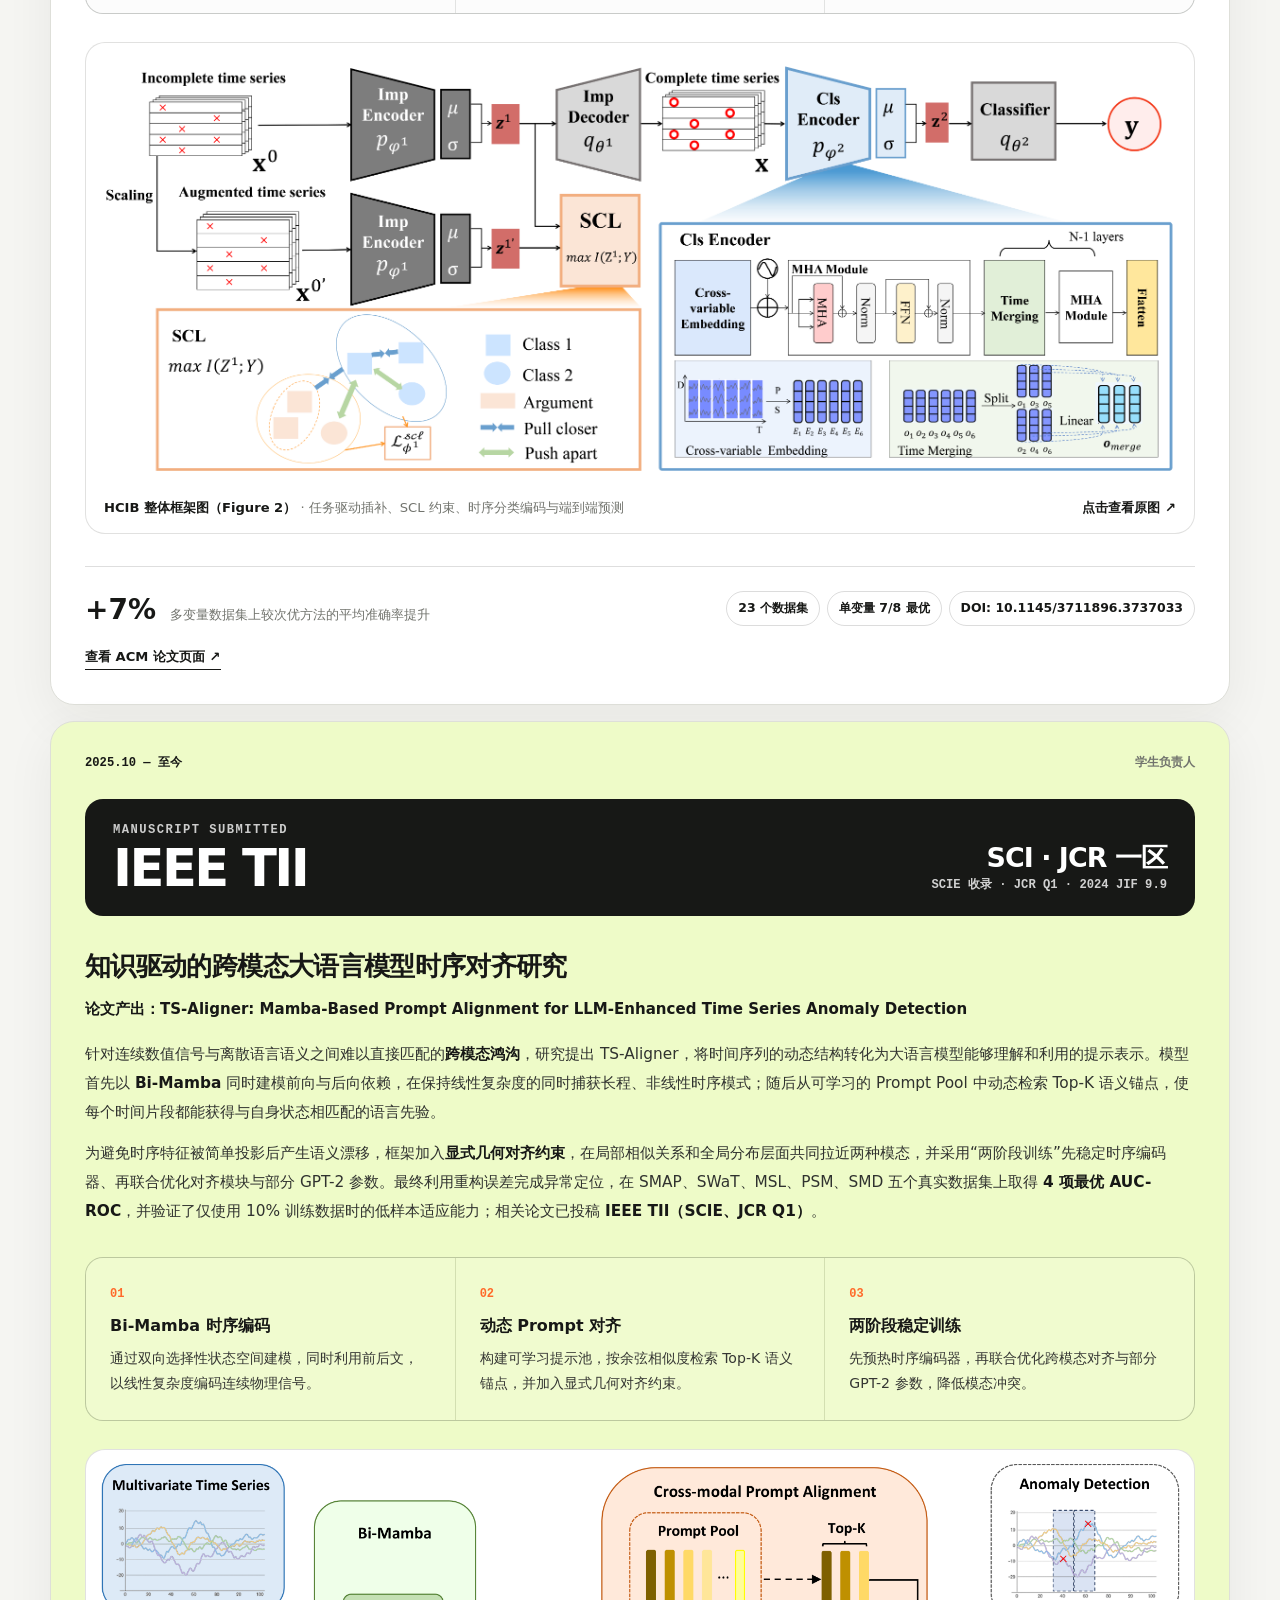
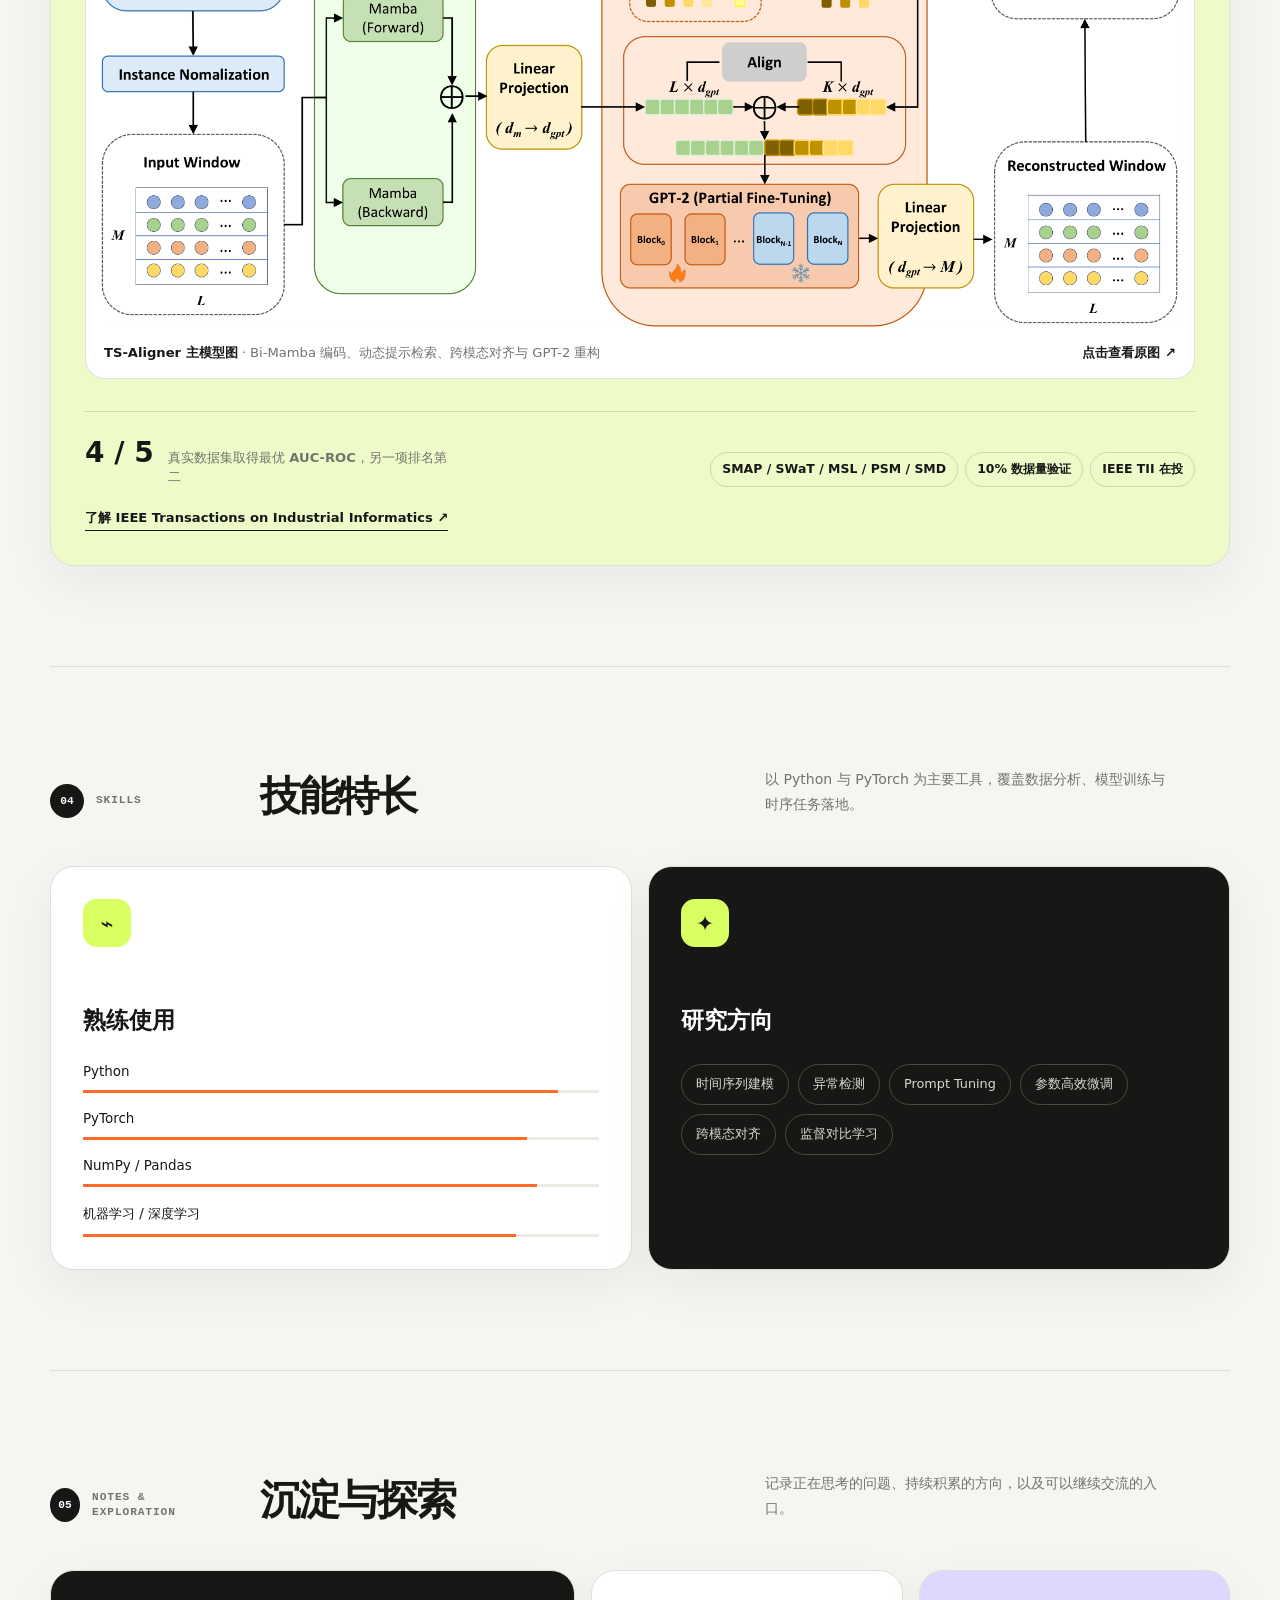
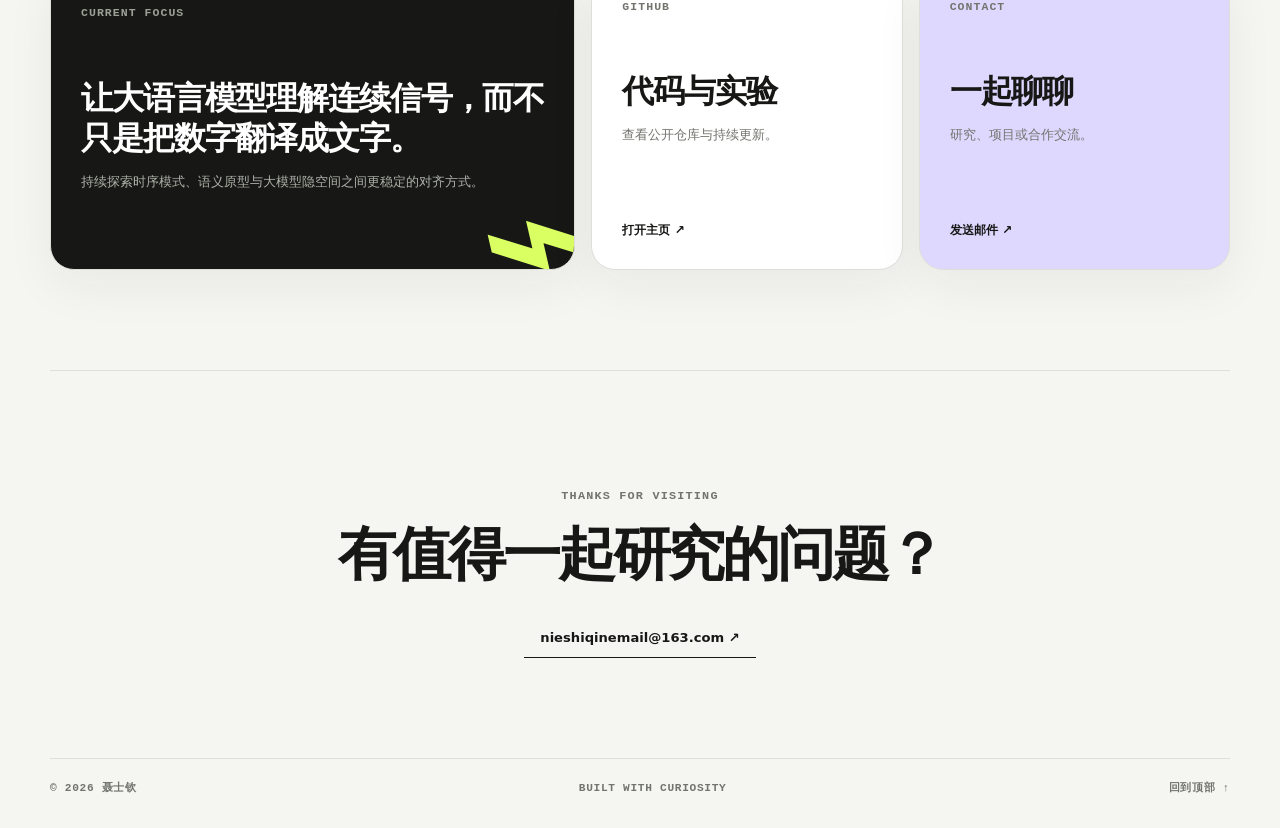
==== commit 5e932210: "Fully crop research figure border and refresh styles" ====
--- a/index.html
+++ b/index.html
@@ -7,7 +7,7 @@
   <meta name="theme-color" content="#f5f5f2">
   <title>聂士钦｜个人主页</title>
   <link rel="icon" href="favicon.svg" type="image/svg+xml">
-  <link rel="stylesheet" href="styles.css">
+  <link rel="stylesheet" href="styles.css?v=20260729b">
   <script src="script.js" defer></script>
 </head>
 <body>
--- a/styles.css
+++ b/styles.css
@@ -145,6 +145,7 @@
 .paper-figure{margin:28px 0 0;padding:14px;border:1px solid color-mix(in srgb,var(--ink) 13%,transparent);border-radius:20px;background:#fff}
 .paper-figure a{display:block;border-radius:12px;overflow:hidden;background:#fff}
 .paper-figure img{display:block;width:100%;height:auto;transition:transform .3s}
+.research-kdd .paper-figure img{width:calc(100% + 12px);max-width:none;margin:-6px}
 .paper-figure a:hover img{transform:scale(1.012)}
 .paper-figure figcaption{display:flex;justify-content:space-between;gap:20px;padding:14px 4px 1px;color:var(--muted);font-size:.82rem;font-weight:520;line-height:1.6}
 .paper-figure figcaption b{color:var(--ink)}
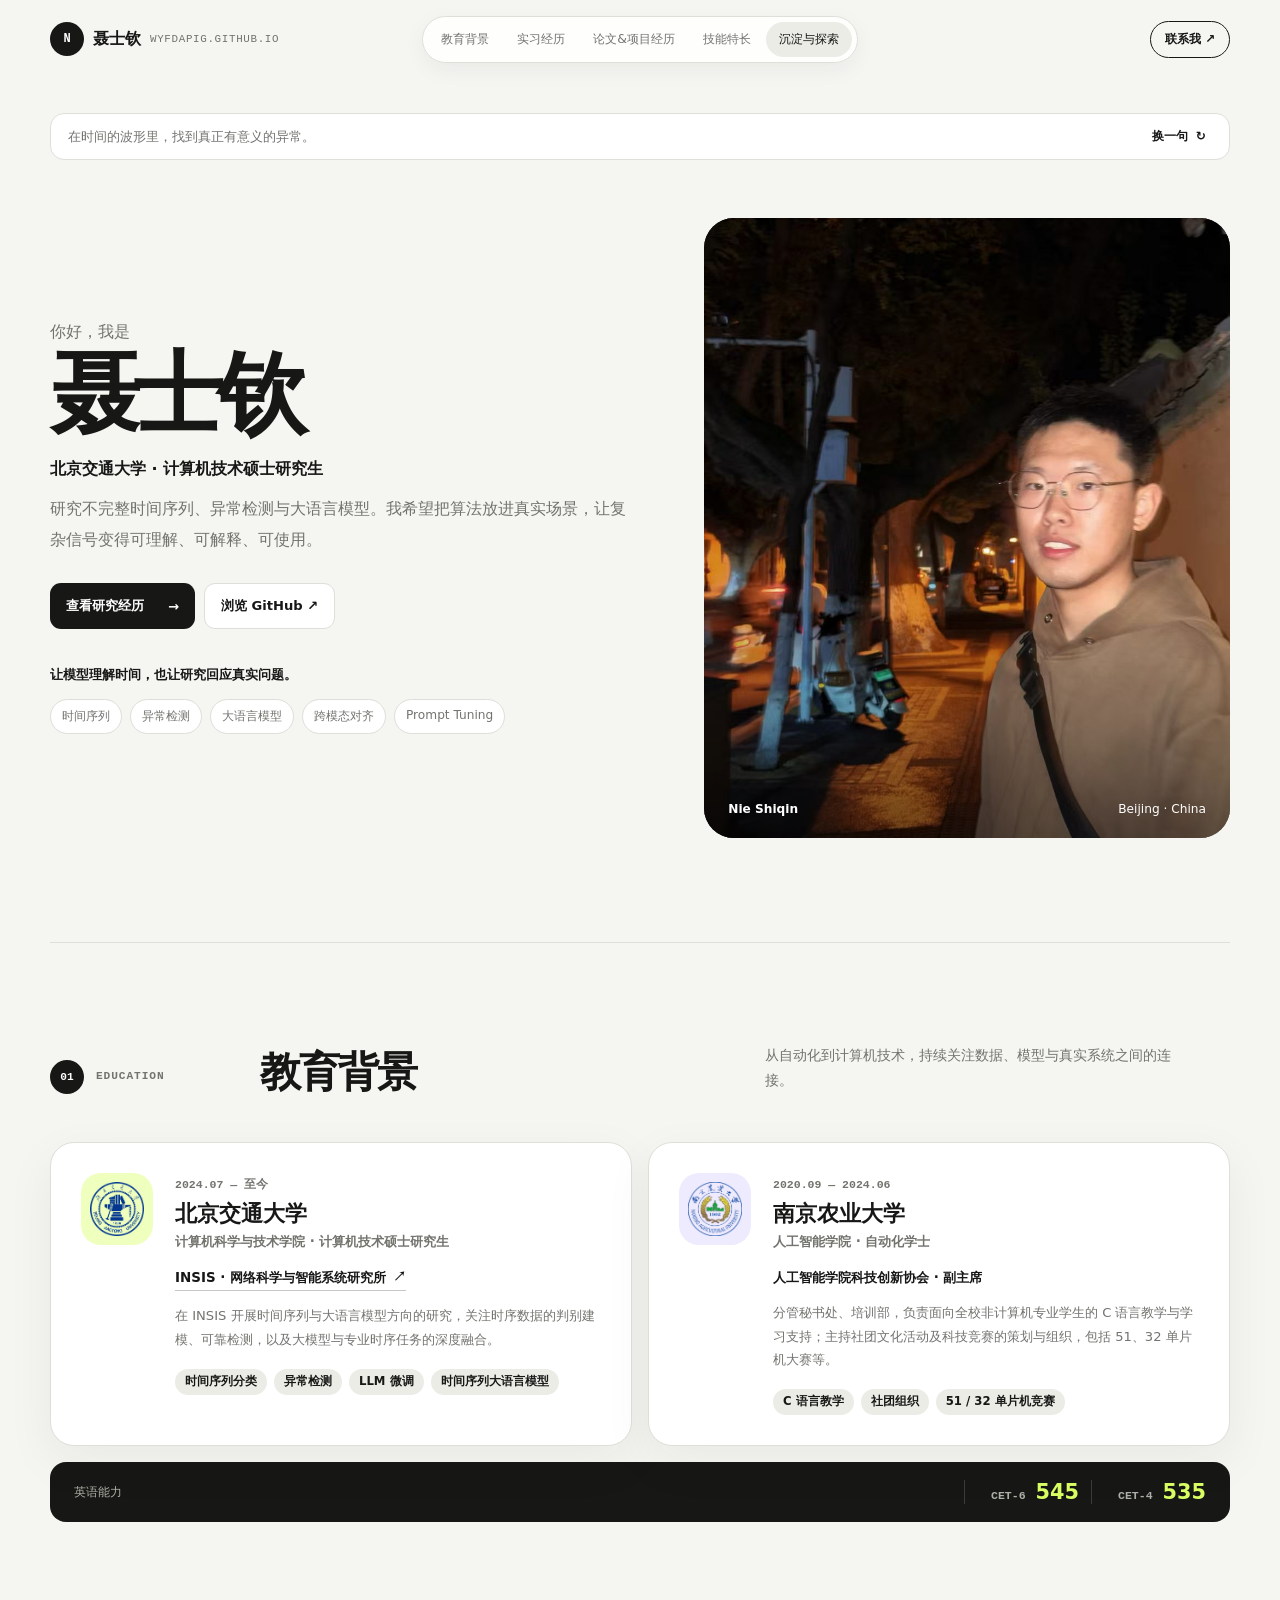
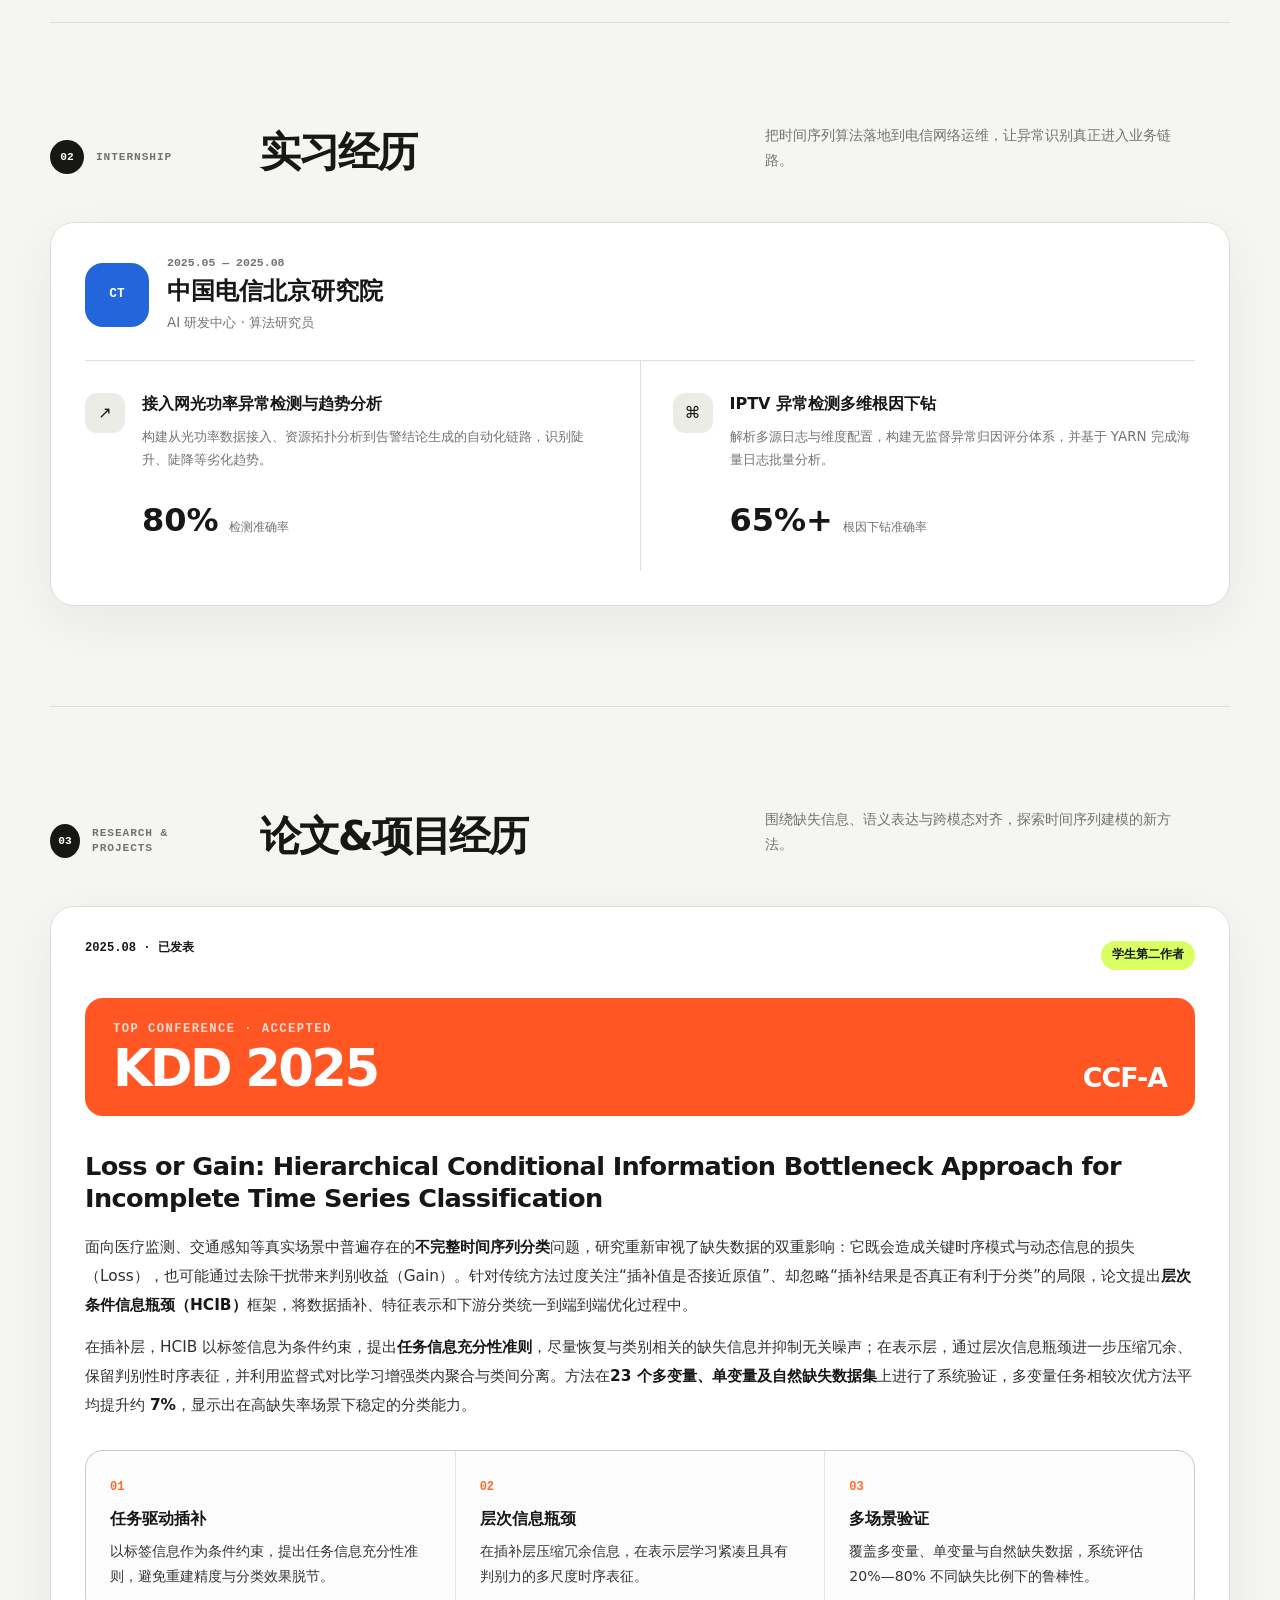
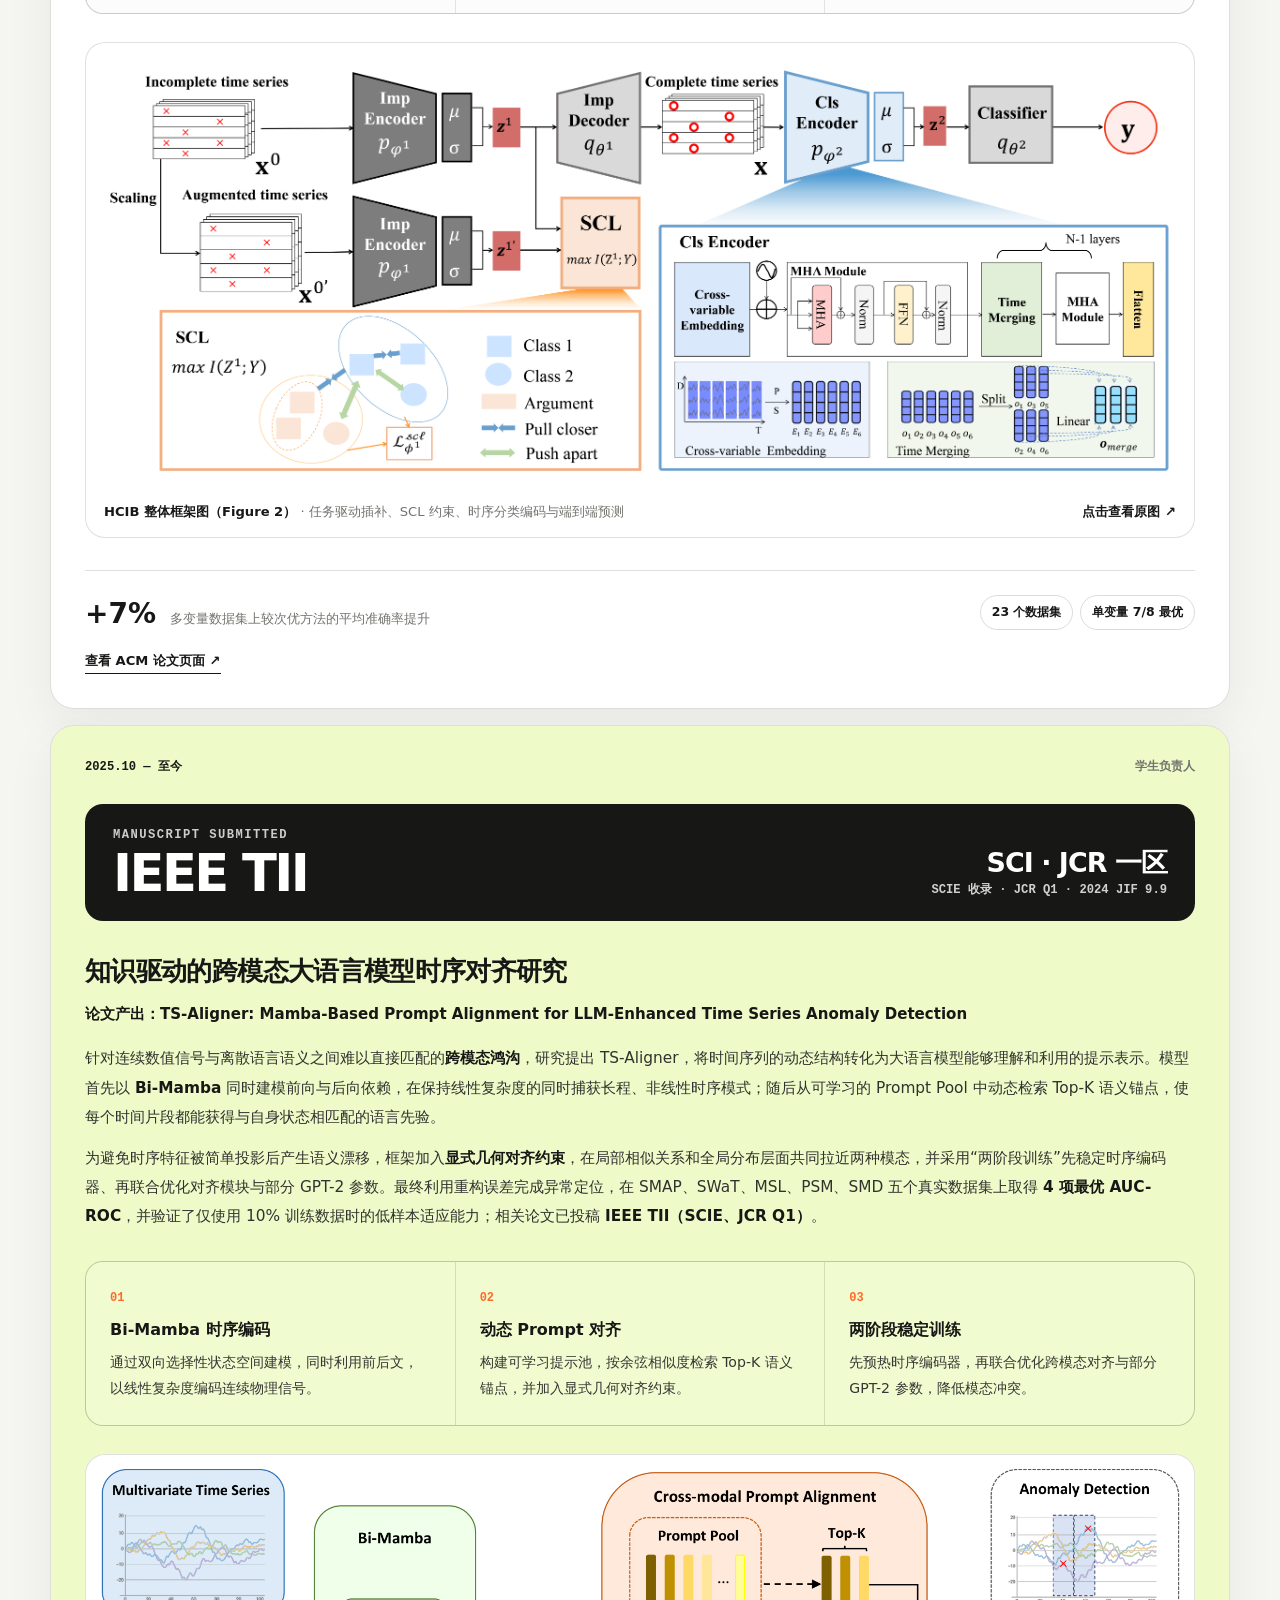
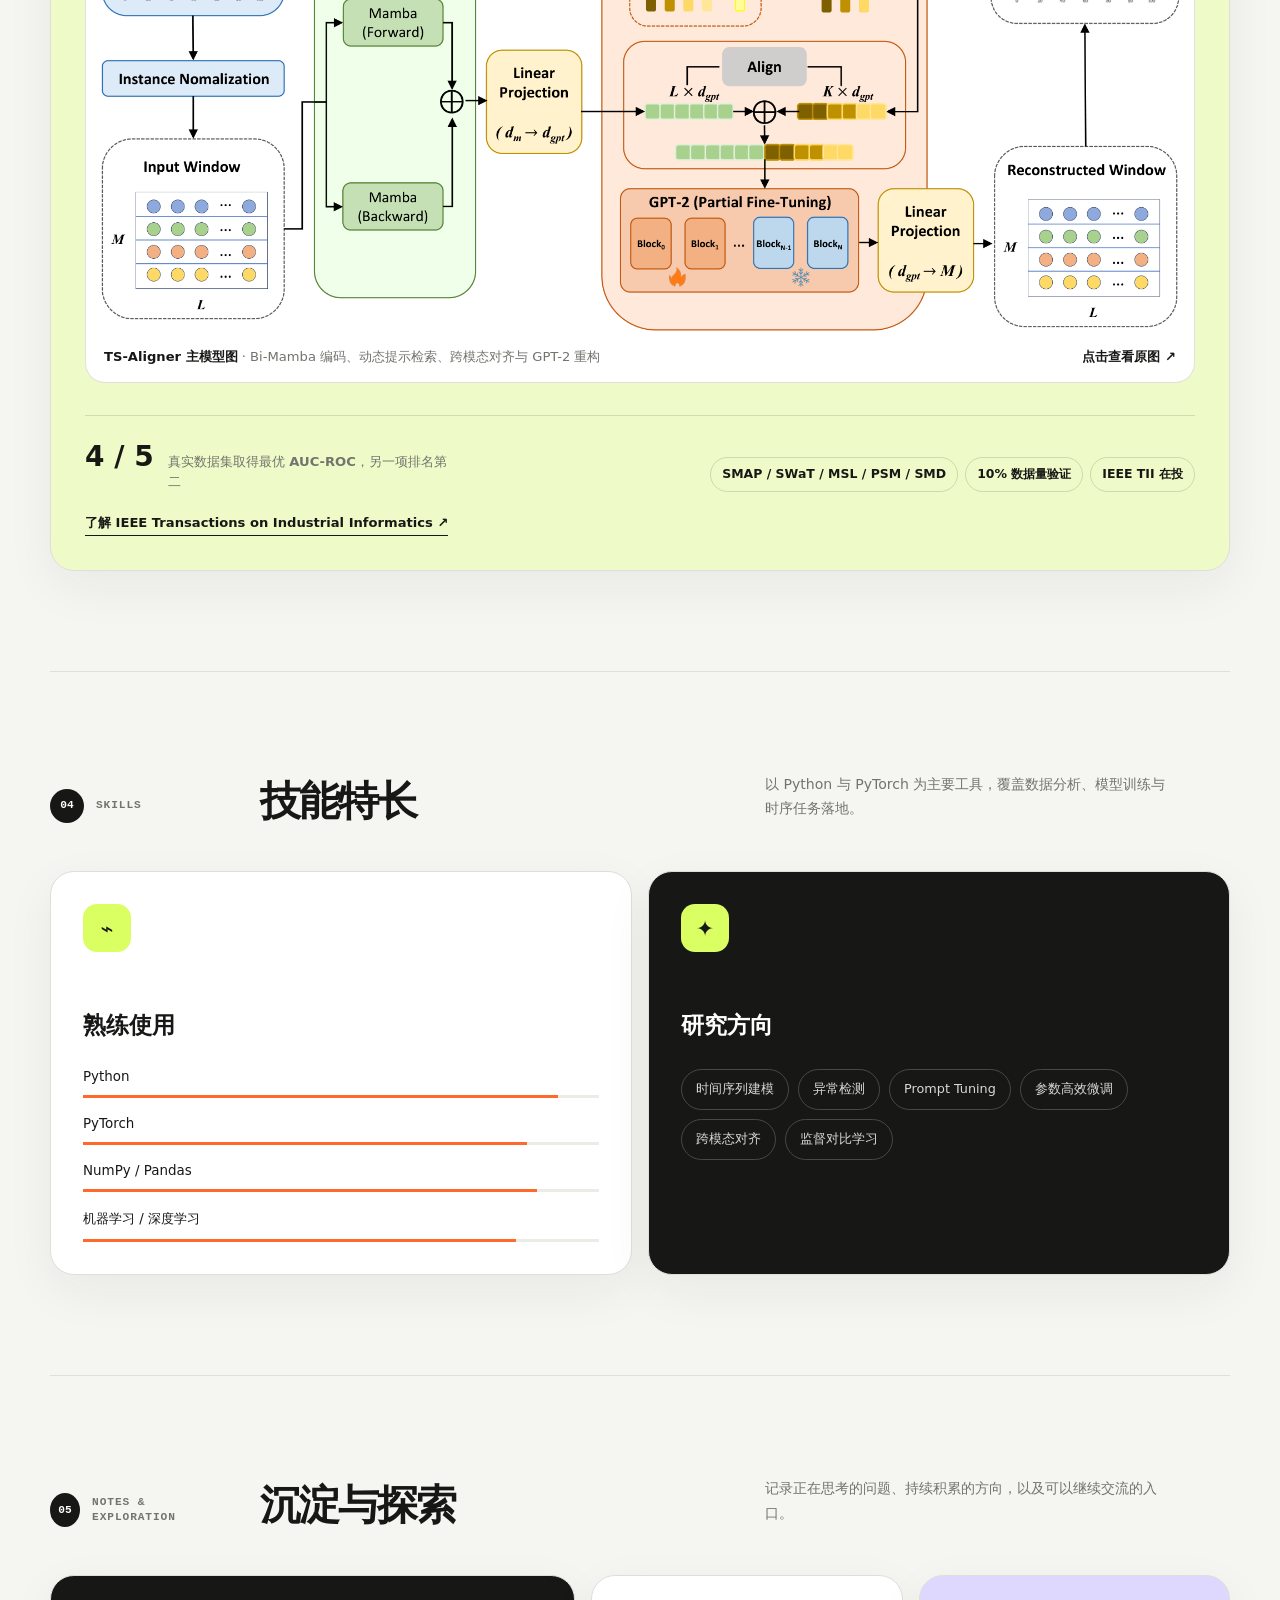
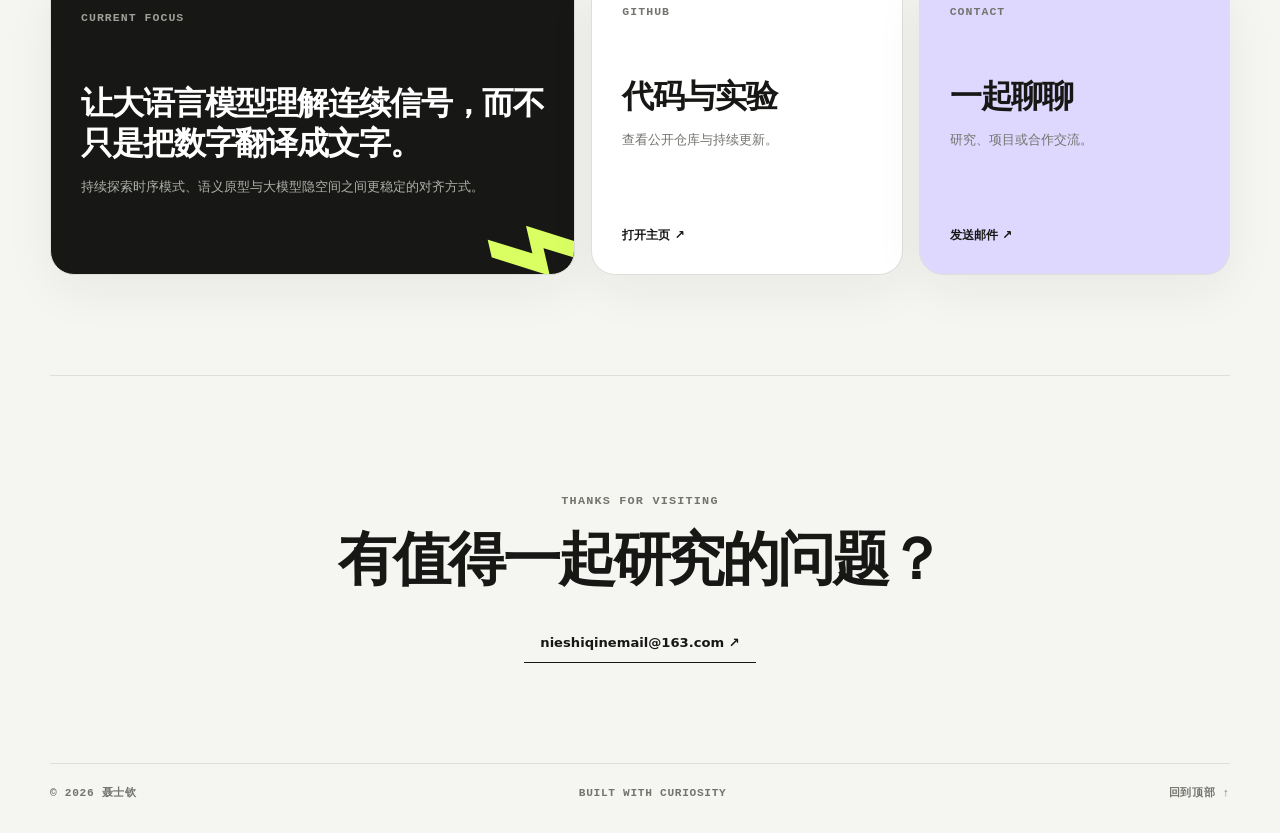
==== commit 9fada132: "Replace bordered figure source and remove DOI badge" ====
--- a/index.html
+++ b/index.html
@@ -7,7 +7,7 @@
   <meta name="theme-color" content="#f5f5f2">
   <title>聂士钦｜个人主页</title>
   <link rel="icon" href="favicon.svg" type="image/svg+xml">
-  <link rel="stylesheet" href="styles.css?v=20260729b">
+  <link rel="stylesheet" href="styles.css?v=20260729c">
   <script src="script.js" defer></script>
 </head>
 <body>
@@ -219,8 +219,8 @@
           </div>
 
           <figure class="paper-figure">
-            <a href="assets/hcib-framework.png" target="_blank" aria-label="查看 HCIB 整体框架图原图">
-              <img src="assets/hcib-framework.png" alt="HCIB 整体框架图：任务驱动插补、监督式对比学习、时序分类编码器与分类器" loading="lazy">
+            <a href="assets/hcib-framework-clean.png" target="_blank" aria-label="查看 HCIB 整体框架图原图">
+              <img src="assets/hcib-framework-clean.png" alt="HCIB 整体框架图：任务驱动插补、监督式对比学习、时序分类编码器与分类器" loading="lazy">
             </a>
             <figcaption>
               <span><b>HCIB 整体框架图（Figure 2）</b> · 任务驱动插补、SCL 约束、时序分类编码与端到端预测</span>
@@ -230,7 +230,7 @@
 
           <div class="research-bottom">
             <div><strong>+7%</strong><span>多变量数据集上较次优方法的平均准确率提升</span></div>
-            <ul><li>23 个数据集</li><li>单变量 7/8 最优</li><li>DOI: 10.1145/3711896.3737033</li></ul>
+            <ul><li>23 个数据集</li><li>单变量 7/8 最优</li></ul>
           </div>
           <a class="paper-link" href="https://doi.org/10.1145/3711896.3737033" target="_blank" rel="noreferrer">查看 ACM 论文页面 ↗</a>
         </article>
--- a/styles.css
+++ b/styles.css
@@ -145,7 +145,6 @@
 .paper-figure{margin:28px 0 0;padding:14px;border:1px solid color-mix(in srgb,var(--ink) 13%,transparent);border-radius:20px;background:#fff}
 .paper-figure a{display:block;border-radius:12px;overflow:hidden;background:#fff}
 .paper-figure img{display:block;width:100%;height:auto;transition:transform .3s}
-.research-kdd .paper-figure img{width:calc(100% + 12px);max-width:none;margin:-6px}
 .paper-figure a:hover img{transform:scale(1.012)}
 .paper-figure figcaption{display:flex;justify-content:space-between;gap:20px;padding:14px 4px 1px;color:var(--muted);font-size:.82rem;font-weight:520;line-height:1.6}
 .paper-figure figcaption b{color:var(--ink)}
